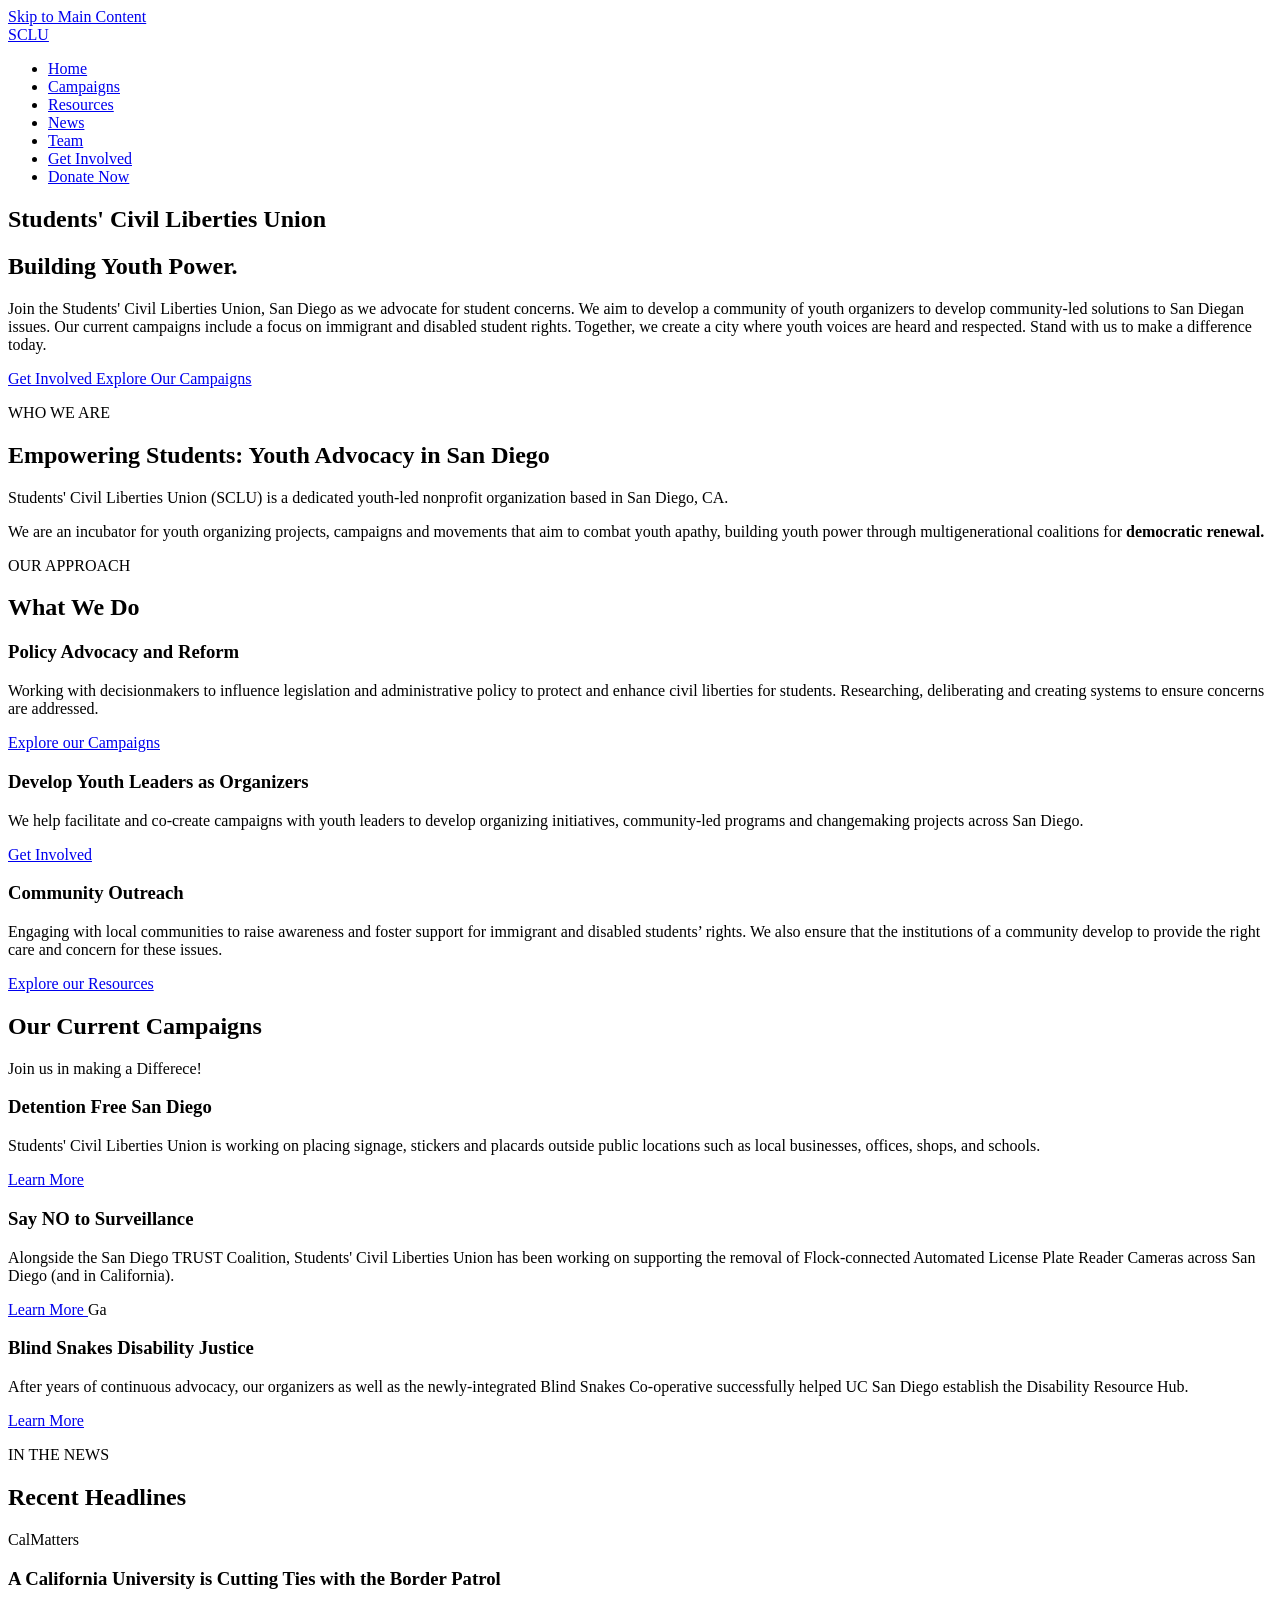
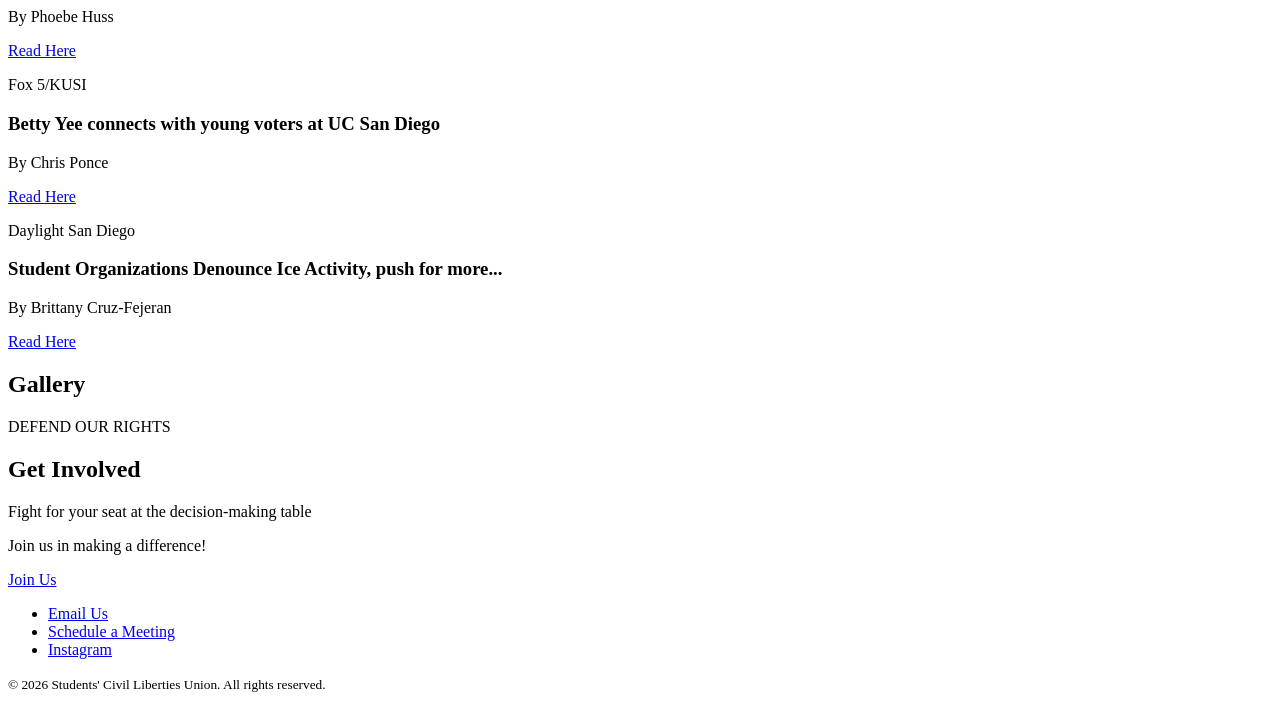
==== index.html @ 1c20adf1 "Complete pages, fix navigation for footer, update meta tags, add aria-labellby for each section." ====
<!DOCTYPE html>
<html lang="en">
<head>
    <meta charset="utf-8">
    <meta name="viewport" content="width=device-width, initial-scale=1">
    
    <title>Home | SCLU</title>
    
    <meta name="description" content="An introduction to Students' Civil Liberties Union, for students' rights in San Diego.">

    <meta name="theme-color" content="#173B35">

    <link rel="stylesheet" href="styles.css">
</head>
<body>
    <a class="skip-link" href="#main-content">
        Skip to Main Content
    </a>

    <header class="site-header">
        <nav class="main-nav" aria-label="Primary Navigation">
            <a class="site-logo" href="index.html">
                SCLU
            </a>
            <ul class="nav-links">
                <li><a href="index.html">Home</a></li>
                <li><a href="campaigns.html">Campaigns</a></li>
                <li><a href="resources.html">Resources</a></li>
                <li><a href="news.html">News</a></li> <!--Announcements & Press-->
                <li><a href="team.html">Team</a></li>
                <li><a href="contact.html">Get Involved</a></li> <!--Recruitment, Contact Us, Schedule-->
                <li><a class="donate-btn" href="https://www.zeffy.com/en-US/donation-form/donate-to-empower-youth-organizing-in-san-diego-2">Donate Now</a></li>
            </ul>
        </nav>
    </header>

    <main id="main-content">
        <section class="hero" aria-labelledby="hero-heading">

            <div class="hero-content">
                <h1 id="hero-heading">
                    Students' Civil Liberties Union
                </h1>
                <h2 id="hero-blurb">
                    Building Youth Power.
                </h2>

                <p class="hero-description">
                    Join the Students' Civil Liberties Union, San Diego as we advocate for student concerns.
                    We aim to develop a community of youth organizers to develop community-led solutions to San Diegan issues. Our current campaigns include a focus on immigrant and disabled student rights. 
                    Together, we create a city where youth voices are heard and respected. 
                    Stand with us to make a difference today.
                </p>

                <div class="hero-actions">
                    <a class="button" href="contact.html">
                        Get Involved
                    </a>
                    <a class="button" href="campaigns.html">
                        Explore Our Campaigns
                    </a>
                </div>
            </div>

        </section>

        <section class="about-section" aria-labelledby="about-heading">
            <div class="about-content">
                <p class="eyebrow">WHO WE ARE</p>

                <h2 id="about-heading">
                    Empowering Students: Youth Advocacy in San Diego
                </h2>

                <p>
                    Students' Civil Liberties Union (SCLU) is a dedicated youth-led nonprofit organization based in San Diego, CA. 
                </p>

                <p>
                    We are an incubator for youth organizing projects, campaigns and movements that aim to combat youth apathy, building 
                    youth power through multigenerational coalitions for <strong>democratic renewal.</strong>
                </p>
            </div>
        </section>

        <section class="work-section" aria-labelledby="work-heading">
            <div class="section-heading">
                <p class="eyebrow">OUR APPROACH</p>

                <h2 id="work-heading">What We Do</h2>

                <div class="card-box">
                    <article class="card">
                        <h3>Policy Advocacy and Reform</h3>

                        <p>
                            Working with decisionmakers to influence legislation and administrative policy to protect and enhance civil liberties for students. Researching, 
                            deliberating and creating systems to ensure concerns are addressed.
                        </p>

                        <a href="campaigns.html">Explore our Campaigns</a>
                    </article>
                    <article class="card">
                        <h3>Develop Youth Leaders as Organizers</h3>

                        <p>
                            We help facilitate and co-create campaigns with youth leaders to develop organizing initiatives, community-led programs and changemaking projects across San Diego.
                        </p>

                        <a href="contact.html">Get Involved</a>
                    </article>
                    <article class="card">
                        <h3>Community Outreach</h3>

                        <p>
                            Engaging with local communities to raise awareness and foster support for immigrant and disabled students’ rights. We also ensure that the institutions of a community develop to provide the right care and concern for these issues.
                        </p>

                        <a href="resources.html">Explore our Resources</a>
                    </article>
                </div>
            </div>
        </section>
        
        <section class="campaign-section" aria-labelledby="campaign-heading">
            <div class="section-heading">
                <h2 id="campaign-heading">Our Current Campaigns</h2>
            </div>

            <p>
                Join us in making a Differece!
            </p>
            <div class="card-box">
                <article class="campaign-card">
                    <h3>Detention Free San Diego</h3>
                    <p>Students' Civil Liberties Union is working on placing signage, stickers and placards outside public locations such as local businesses, offices, shops, and schools.</p>
                    <a href="campaigns.html#detention-free">
                        Learn More
                    </a>
                </article>
                <article class="campaign-card">
                    <h3>Say NO to Surveillance</h3>
                    <p>Alongside the San Diego TRUST Coalition, Students' Civil Liberties Union has been working on supporting the removal of Flock-connected Automated License Plate Reader Cameras across San Diego (and in California).</p>
                    <a href="campaigns.html#surveillance">
                        Learn More
                    </a>Ga
                </article>
                <article class="campaign-card">
                    <h3>Blind Snakes Disability Justice</h3>
                    <p>After years of continuous advocacy, our organizers as well as the newly-integrated Blind Snakes Co-operative successfully helped UC San Diego establish the Disability Resource Hub.</p>
                    <a href="campaigns.html#disability-justice">
                        Learn More
                    </a>
                </article>
            </div>

        </section>

        <section class="news-section" aria-labelledby="news-heading">
            <div class="section-heading">
                <p class="eyebrow">IN THE NEWS</p>
                <h2 id="news-heading">Recent Headlines</h2>
            </div>

            <div class="card-box">
                <article class="news-card">
                    <p class="article-source">CalMatters</p>
                    <h3>
                        A California University is Cutting Ties with the Border Patrol
                    </h3>

                    <p class="article-author">
                        By Phoebe Huss
                    </p>

                    <a href="https://calmatters.org/education/2026/07/uc-san-diego-homeland-security-border-patrol-students-protest/">
                        Read Here
                    </a>
                </article>
                <article class="news-card">
                    <p class="article-source">Fox 5/KUSI</p>
                    <h3>
                        Betty Yee connects with young voters at UC San Diego
                    </h3>

                    <p class="article-author">
                        By Chris Ponce
                    </p>

                    <a href="https://fox5sandiego.com/news/politics/betty-yee-san-diego/">
                        Read Here
                    </a>
                </article>
                <article class="news-card">
                    <p class="article-source">Daylight San Diego</p>
                    <h3>
                        Student Organizations Denounce Ice Activity, push for more...
                    </h3>

                    <p class="article-author">
                        By Brittany Cruz-Fejeran
                    </p>

                    <a href="https://www.daylightsandiego.org/student-organizations-denounce-ice-activity-push-for-more-action-from-local-governments/">
                        Read Here
                    </a>
                </article>
        </section>

        <section class="gallery-section" aria-labelledby="gallery-heading">
            <h2 id="gallery-heading">Gallery</h2>

            <div class="gallery-grid">

            </div>
        </section>

        <section class="get-involved" aria-labelledby="get-involved-heading">

            <p class="eyebrow">DEFEND OUR RIGHTS</p>

            <h2 id="get-involved-heading">Get Involved</h2>

            <p>Fight for your seat at the decision-making table</p>
            <p>Join us in making a difference!</p>

            <a href="contact.html">Join Us</a>
        </section>

        <!--image here-->
    </main>
    <footer>
        <nav aria-label="Footer Navigation">
            <ul>
                <li><a href="mailto:sclu.sd@proton.me">Email Us</a></li>
                <li><a href="https://cal.com/students-civil-liberties-union/30min">Schedule a Meeting</a></li>
                <li><a href="https://www.instagram.com/sclu.SD/">Instagram</a></li>
            </ul>
        </nav>

        <p>
            <small>
                &copy; 2026 Students' Civil Liberties Union.
                All rights reserved.
            </small>
        </p>
    </footer>
</body>
</html>
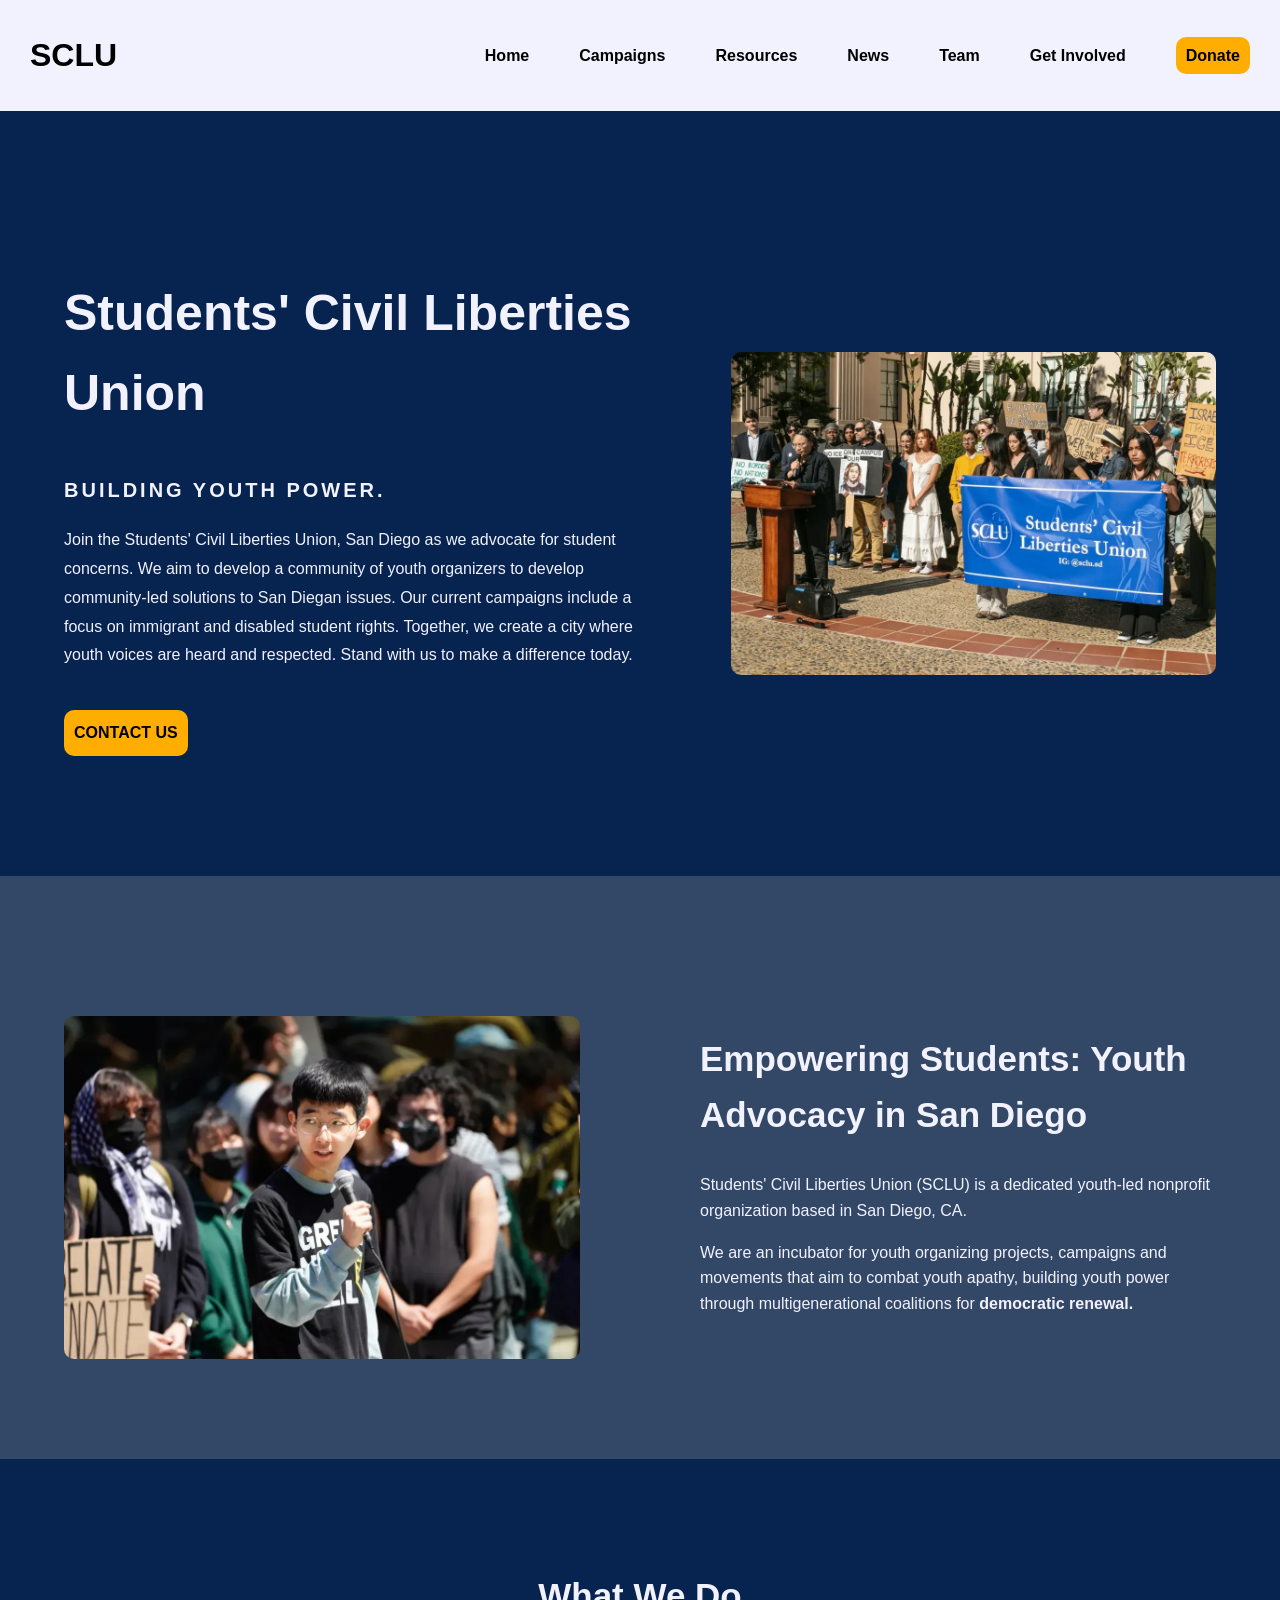
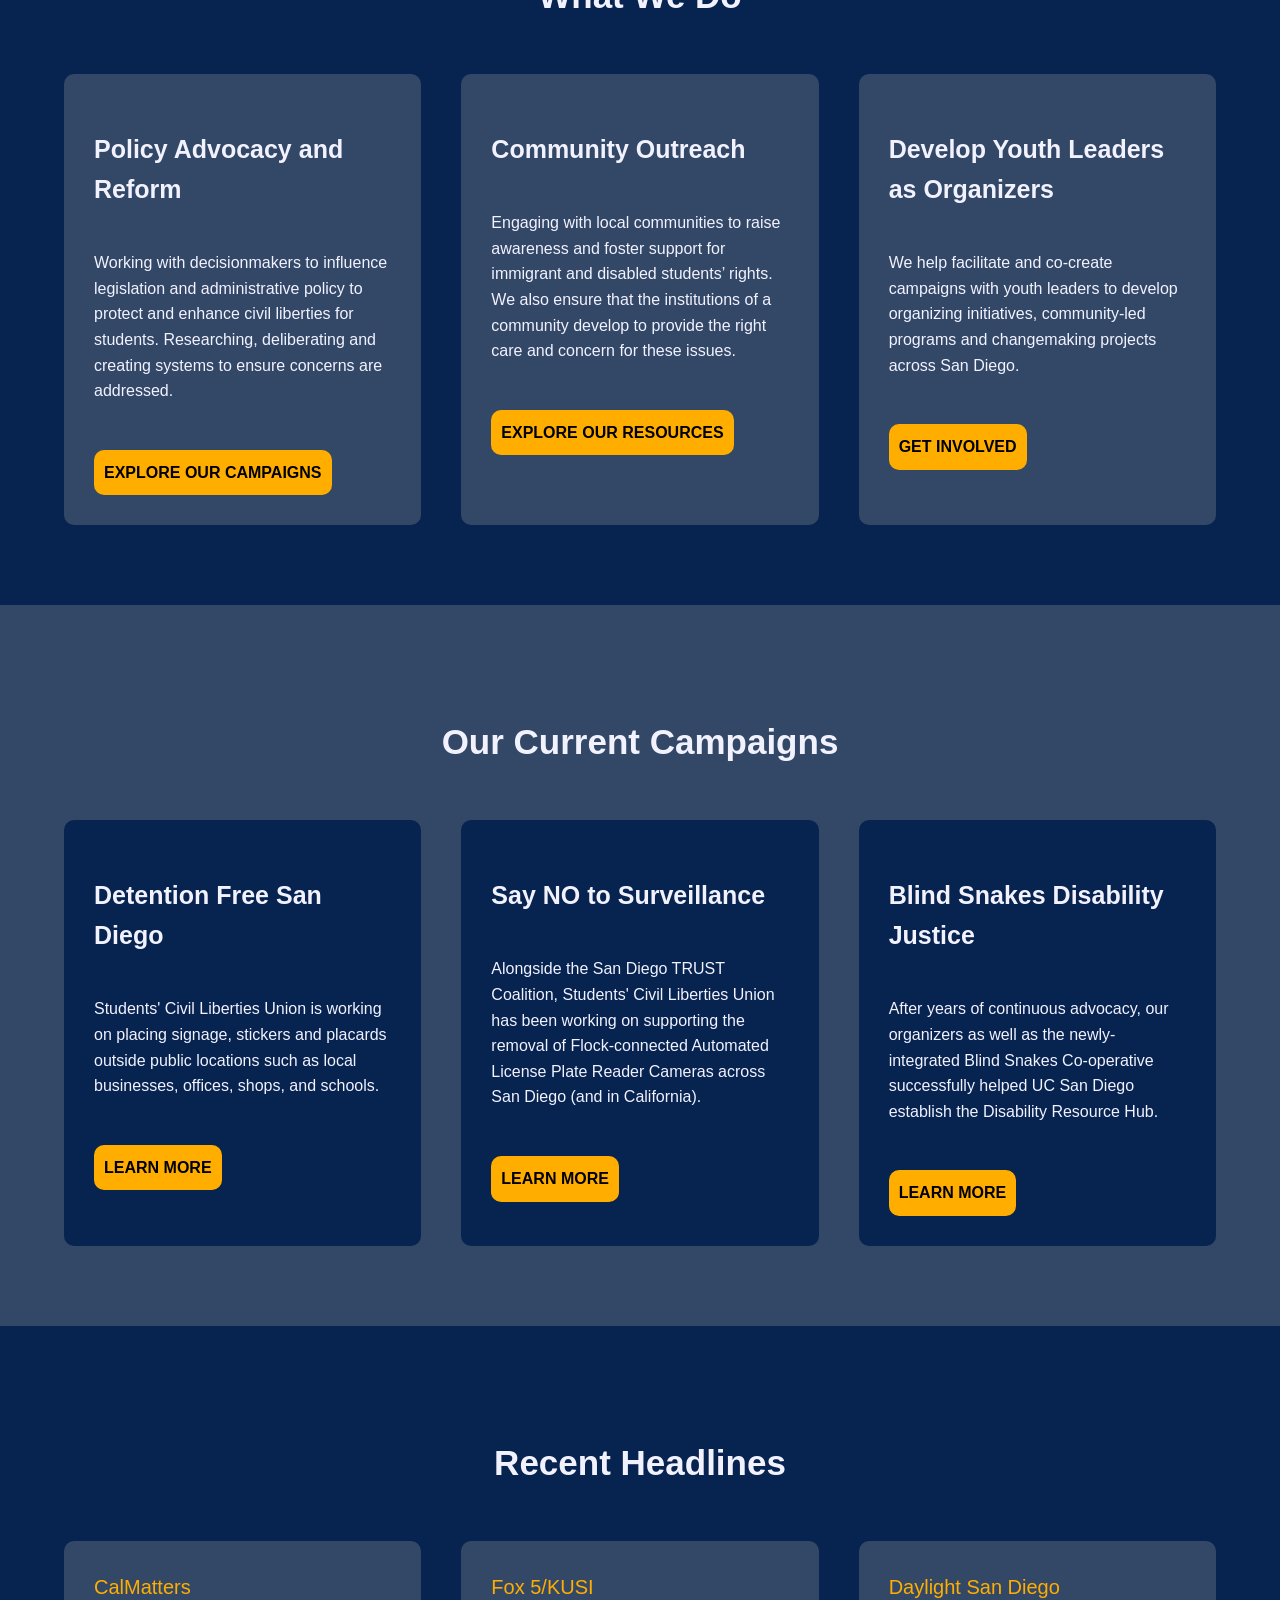
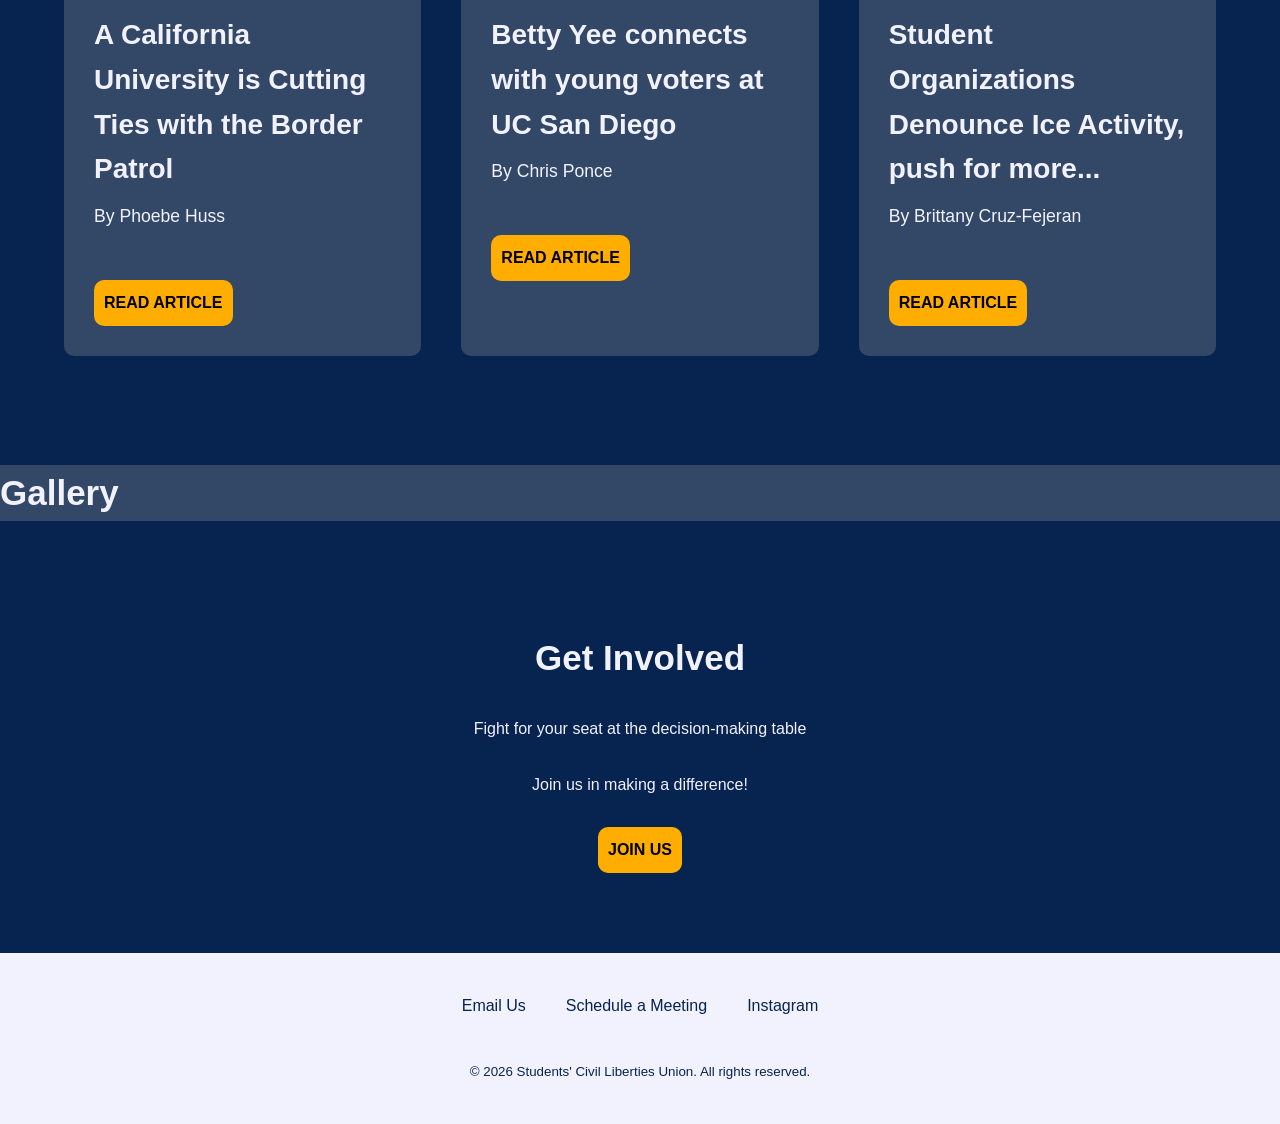
==== commit 5dbe8960: "Fixed most styling for first page" ====
--- a/index.html
+++ b/index.html
@@ -5,31 +5,36 @@
     <meta name="viewport" content="width=device-width, initial-scale=1">
     
     <title>Home | SCLU</title>
-    
+
     <meta name="description" content="An introduction to Students' Civil Liberties Union, for students' rights in San Diego.">
 
     <meta name="theme-color" content="#173B35">
 
     <link rel="stylesheet" href="styles.css">
+    <script src="script.js" defer></script>
 </head>
 <body>
-    <a class="skip-link" href="#main-content">
-        Skip to Main Content
-    </a>
-
     <header class="site-header">
         <nav class="main-nav" aria-label="Primary Navigation">
             <a class="site-logo" href="index.html">
                 SCLU
             </a>
-            <ul class="nav-links">
+
+            <button
+                class="menu-toggle" type="button" aria-label="Open Navigation Menu" aria-expanded="false" aria-controls="nav-links">
+                <span></span>
+                <span></span>
+                <span></span>
+            </button>
+
+            <ul class="nav-links" id="nav-links">
                 <li><a href="index.html">Home</a></li>
                 <li><a href="campaigns.html">Campaigns</a></li>
                 <li><a href="resources.html">Resources</a></li>
                 <li><a href="news.html">News</a></li> <!--Announcements & Press-->
                 <li><a href="team.html">Team</a></li>
                 <li><a href="contact.html">Get Involved</a></li> <!--Recruitment, Contact Us, Schedule-->
-                <li><a class="donate-btn" href="https://www.zeffy.com/en-US/donation-form/donate-to-empower-youth-organizing-in-san-diego-2">Donate Now</a></li>
+                <li><a class="donate-btn" href="https://www.zeffy.com/en-US/donation-form/donate-to-empower-youth-organizing-in-san-diego-2">Donate</a></li>
             </ul>
         </nav>
     </header>
@@ -54,20 +59,41 @@
 
                 <div class="hero-actions">
                     <a class="button" href="contact.html">
-                        Get Involved
-                    </a>
-                    <a class="button" href="campaigns.html">
-                        Explore Our Campaigns
-                    </a>
+                        Contact Us
+                    </a> <br>
                 </div>
             </div>
 
+            <div class="hero-image">
+                <img src="images/hero-1040.webp"
+                    srcset="
+                        images/hero-200.webp 200w,
+                        images/hero-600.webp 600w,
+                        images/hero-1040.webp 1040w,
+                        images/hero-2048.webp 2048w
+                    "
+                    alt="Students participating in a community event holding a blue SCLU banner
+                    while someone is giving a speech."
+                    sizes="(max-width: 768px) 100vw, 50vw" 
+                    fetchpriorty="high">
+            </div>
+
         </section>
 
         <section class="about-section" aria-labelledby="about-heading">
+            <div class="about-image">
+                <img src="images/about-1040.webp"
+                    srcset="
+                        images/about-200.webp 200w,
+                        images/about-600.webp 600w,
+                        images/about-1040.webp 1040w,
+                        images/about-2048.webp 2048w
+                    "
+                    alt="Student speaking into a microphone to a crowd, wearing a black T-shirt with a blue sweater underneath."
+                    sizes="(max-width: 768px) 100vw, 50vw">
+            </div>
+
             <div class="about-content">
-                <p class="eyebrow">WHO WE ARE</p>
-
                 <h2 id="about-heading">
                     Empowering Students: Youth Advocacy in San Diego
                 </h2>
@@ -85,40 +111,38 @@
 
         <section class="work-section" aria-labelledby="work-heading">
             <div class="section-heading">
-                <p class="eyebrow">OUR APPROACH</p>
-
                 <h2 id="work-heading">What We Do</h2>
-
-                <div class="card-box">
-                    <article class="card">
-                        <h3>Policy Advocacy and Reform</h3>
-
-                        <p>
-                            Working with decisionmakers to influence legislation and administrative policy to protect and enhance civil liberties for students. Researching, 
-                            deliberating and creating systems to ensure concerns are addressed.
-                        </p>
-
-                        <a href="campaigns.html">Explore our Campaigns</a>
-                    </article>
-                    <article class="card">
-                        <h3>Develop Youth Leaders as Organizers</h3>
-
-                        <p>
-                            We help facilitate and co-create campaigns with youth leaders to develop organizing initiatives, community-led programs and changemaking projects across San Diego.
-                        </p>
-
-                        <a href="contact.html">Get Involved</a>
-                    </article>
-                    <article class="card">
-                        <h3>Community Outreach</h3>
-
-                        <p>
-                            Engaging with local communities to raise awareness and foster support for immigrant and disabled students’ rights. We also ensure that the institutions of a community develop to provide the right care and concern for these issues.
-                        </p>
-
-                        <a href="resources.html">Explore our Resources</a>
-                    </article>
-                </div>
+            </div>
+
+            <div class="card-box">
+                <article class="card">
+                    <h3>Policy Advocacy and Reform</h3>
+
+                    <p>
+                        Working with decisionmakers to influence legislation and administrative policy to protect and enhance civil liberties for students. Researching, 
+                        deliberating and creating systems to ensure concerns are addressed.
+                    </p>
+
+                    <a class="button" href="campaigns.html">Explore our Campaigns</a>
+                </article>
+                <article class="card">
+                    <h3>Community Outreach</h3>
+
+                    <p>
+                        Engaging with local communities to raise awareness and foster support for immigrant and disabled students’ rights. We also ensure that the institutions of a community develop to provide the right care and concern for these issues.
+                    </p>
+
+                    <a class="button" href="resources.html">Explore our Resources</a>
+                </article>
+                <article class="card">
+                    <h3>Develop Youth Leaders as Organizers</h3>
+
+                    <p>
+                        We help facilitate and co-create campaigns with youth leaders to develop organizing initiatives, community-led programs and changemaking projects across San Diego.
+                    </p>
+
+                    <a class="button" href="contact.html">Get Involved</a>
+                </article>
             </div>
         </section>
         
@@ -127,28 +151,25 @@
                 <h2 id="campaign-heading">Our Current Campaigns</h2>
             </div>
 
-            <p>
-                Join us in making a Differece!
-            </p>
             <div class="card-box">
                 <article class="campaign-card">
                     <h3>Detention Free San Diego</h3>
                     <p>Students' Civil Liberties Union is working on placing signage, stickers and placards outside public locations such as local businesses, offices, shops, and schools.</p>
-                    <a href="campaigns.html#detention-free">
+                    <a class="button" href="campaigns.html#detention-free">
                         Learn More
                     </a>
                 </article>
                 <article class="campaign-card">
                     <h3>Say NO to Surveillance</h3>
                     <p>Alongside the San Diego TRUST Coalition, Students' Civil Liberties Union has been working on supporting the removal of Flock-connected Automated License Plate Reader Cameras across San Diego (and in California).</p>
-                    <a href="campaigns.html#surveillance">
+                    <a class="button" href="campaigns.html#surveillance">
                         Learn More
-                    </a>Ga
+                    </a>
                 </article>
                 <article class="campaign-card">
                     <h3>Blind Snakes Disability Justice</h3>
                     <p>After years of continuous advocacy, our organizers as well as the newly-integrated Blind Snakes Co-operative successfully helped UC San Diego establish the Disability Resource Hub.</p>
-                    <a href="campaigns.html#disability-justice">
+                    <a class="button" href="campaigns.html#surveillance">
                         Learn More
                     </a>
                 </article>
@@ -158,7 +179,6 @@
 
         <section class="news-section" aria-labelledby="news-heading">
             <div class="section-heading">
-                <p class="eyebrow">IN THE NEWS</p>
                 <h2 id="news-heading">Recent Headlines</h2>
             </div>
 
@@ -173,8 +193,9 @@
                         By Phoebe Huss
                     </p>
 
-                    <a href="https://calmatters.org/education/2026/07/uc-san-diego-homeland-security-border-patrol-students-protest/">
-                        Read Here
+                     <a class="button"
+                        href="https://calmatters.org/education/2026/07/uc-san-diego-homeland-security-border-patrol-students-protest/">
+                        Read Article
                     </a>
                 </article>
                 <article class="news-card">
@@ -187,8 +208,9 @@
                         By Chris Ponce
                     </p>
 
-                    <a href="https://fox5sandiego.com/news/politics/betty-yee-san-diego/">
-                        Read Here
+                    <a class="button"
+                        href="https://fox5sandiego.com/news/politics/betty-yee-san-diego/">
+                        Read Article
                     </a>
                 </article>
                 <article class="news-card">
@@ -201,8 +223,9 @@
                         By Brittany Cruz-Fejeran
                     </p>
 
-                    <a href="https://www.daylightsandiego.org/student-organizations-denounce-ice-activity-push-for-more-action-from-local-governments/">
-                        Read Here
+                    <a class="button"
+                        href="https://www.daylightsandiego.org/student-organizations-denounce-ice-activity-push-for-more-action-from-local-governments/">
+                        Read Article
                     </a>
                 </article>
         </section>
@@ -217,19 +240,17 @@
 
         <section class="get-involved" aria-labelledby="get-involved-heading">
 
-            <p class="eyebrow">DEFEND OUR RIGHTS</p>
-
             <h2 id="get-involved-heading">Get Involved</h2>
 
             <p>Fight for your seat at the decision-making table</p>
             <p>Join us in making a difference!</p>
 
-            <a href="contact.html">Join Us</a>
+            <a class="button" href="contact.html">Join Us</a>
         </section>
 
         <!--image here-->
     </main>
-    <footer>
+    <footer class="site-footer">
         <nav aria-label="Footer Navigation">
             <ul>
                 <li><a href="mailto:sclu.sd@proton.me">Email Us</a></li>
--- a/styles.css
+++ b/styles.css
@@ -0,0 +1,541 @@
+/* Custom Properties*/
+:root { 
+    /* Colors */
+    --background-color: #07234f;
+    --gray-blue: #334867;
+
+    --white: #f2f2ff;
+    --black: black;
+
+    --gold: rgb(255, 174, 0);
+    --bright-gold: rgb(255, 193, 58);
+
+    /* Typography  */
+    --font-body: sans-serif;
+    --font-initial-size: 16px;
+
+    /* Typography Fonts */
+    --font-size-xxl: 50px;
+    --font-size-xl: 40px;
+    --font-size-large: 35px;
+    --font-size-medium: 25px;
+    --font-size-small: 20px;
+
+    /* Layout */
+    --max-width: 2000px;
+    --padding: 10px;
+    --border-radius: 10px;
+
+    /* Spacing */
+    --spacing-small: 20px;
+    --spacing-medium: 30px;
+    --spacing-large: 40px;
+    --spacing-x-large: 50px;
+    --spacing-xx-large: 60px;
+    --spacing-xxx-large: 80px;
+    --spacing-xxxx-large: 120px;
+
+    --letter-spacing-s: 3px;
+
+}
+
+body {
+    /* General Typography and Colors*/
+    background-color: var(--background-color);
+    font-family: var(--font-body);
+    font-size: var(--font-initial-size);
+    color: var(--white);
+    line-height: 1.6;
+    
+    /* Layout and Box Model*/
+    margin: 0;
+    padding: 0;
+}
+
+* {
+    box-sizing: border-box;
+}
+
+/* NAVIGATION */
+
+.site-header {
+    width: 100%;
+    background-color: var(--white);
+}
+
+.main-nav {
+    display: flex;
+    justify-content: space-between;
+    align-items: center;
+    flex-wrap: wrap;
+
+    width: 100%;
+    padding: var(--spacing-medium);
+}
+
+/* Going to replace with logo*/
+.site-logo {
+    font-size: 2rem;
+    font-weight: bold;
+    color: var(--black);
+    text-decoration: none;
+}
+
+.nav-links {
+    display: flex;
+    align-items: center;
+    justify-content: center;
+    flex-wrap: wrap;
+    gap: var(--spacing-x-large);
+
+    list-style: none;
+    margin: 0;
+    padding: 0;
+}
+
+.nav-links a {
+    color: var(--black);
+
+    /* No Underline */
+    text-decoration: none;
+    font-size: 1rem;
+    font-weight: 550;
+}
+
+
+
+/* Navigation Buttons*/
+nav a:hover {
+    color: var(--background-color);
+    text-decoration: underline var(--black) 2px;
+    text-underline-offset: 3px;
+}
+
+.site-logo {
+    text-decoration: none;
+}
+
+.site-logo:hover {
+    text-decoration: none;
+}
+/* Donation Buttons */
+.donate-btn {
+    background-color: var(--gold);
+    padding: var(--padding);
+    border-radius: var(--border-radius);
+}
+
+.donate-btn:hover {
+    background-color: var(--bright-gold);
+    outline: solid var(--gold) 2px;
+    text-decoration: none;
+}
+
+
+/* HAMBURGER MENU */
+.menu-toggle {
+    display: none;
+    flex-direction: column;
+    justify-content: center;
+
+    width: var(--spacing-medium);
+    height: var(--spacing-medium);
+    padding: 0;
+
+    background: none;
+    border: none;
+    cursor: pointer;
+}
+
+.menu-toggle span{
+    display: block;
+    width: 100%;
+    height: 3px;
+    background-color: var(--background-color);
+    border-radius: 2px;
+}
+
+/* HEADINGS */
+
+h1 {
+    font-size: var(--font-size-xxl);
+}
+
+h2 {
+    font-size: var(--font-size-large);
+}
+
+h3 {
+    font-size: var(--font-size-medium);
+}
+
+/* Link Styling */
+a {
+    transition: var(--gold) 0.2s ease;
+    text-decoration: none;
+}
+
+/* Images */
+
+img {
+    max-width: 100%;
+    height: auto;
+    display: block;
+}
+
+/* HERO SECTION */
+.hero {
+    display: flex;
+    align-items: center;
+    gap: var(--spacing-xx-large);
+    
+    padding: var(--spacing-xxxx-large) 5%;
+
+    background-color: var(--background-color);
+}
+
+.hero-content {
+    flex: 5; /* 3/5 of the page*/
+    min-width: 0;
+}
+
+.hero-image {
+    flex: 4;
+    min-width: 0;
+    transform: translateY(var(--spacing-small));
+}
+
+.hero-image img {
+    width: 100%;
+    height: 100%;
+    object-fit: cover;
+    border-radius: var(--border-radius);
+}
+
+#hero-blurb {
+    font-size: var(--font-size-small);
+
+    text-transform: uppercase;
+    letter-spacing: var(--letter-spacing-s);
+    margin-bottom: var(--spacing-small);
+}
+
+.hero-description {
+    font-size: var(--font-initial-size);
+    line-height: 1.8;
+    margin-bottom: var(--spacing-small);
+    max-width: 800px;
+}
+
+.hero-actions {
+    margin: var(--spacing-large) var(--spacing-small) 0 0;
+}
+
+.hero-actions a {
+    color: var(--black);
+    font-weight: 550;
+    text-transform: uppercase;
+    background-color: var(--gold);
+    padding: var(--padding);
+    border-radius: var(--border-radius);
+}
+
+/* ABOUT SECTION */
+.about-section {
+    display: flex;
+    align-items: center;
+    flex-direction: row;
+    gap: var(--spacing-xxxx-large);
+    
+    padding: var(--spacing-xxxx-large) 5%;
+    background-color: var(--gray-blue);
+
+}
+.about-content {
+    flex: 1; 
+    min-width: 0;
+}
+
+.about-image {
+    flex: 1;
+    min-width: 0;
+    transform: translateY(var(--spacing-small));
+}
+
+.about-image img {
+    width: 100%;
+    height: 100%;
+    object-fit: cover;
+    border-radius: var(--border-radius);
+}
+
+/* WORK AND CAMPAIGN SECTIONS */
+
+.work-section,
+.campaign-section,
+.news-section{
+    margin: 0;
+    padding: var(--spacing-xxx-large) 5%;
+}
+
+.work-section, .news-section {
+    background-color: var(--background-color);
+}
+
+.campaign-section {
+    background-color: var(--gray-blue);
+}
+
+
+/* SECTION HEADINGS */
+
+.section-heading {
+    text-align: center;
+    margin-bottom: var(--spacing-x-large);
+}
+
+/* CARD CONTAINER */
+
+.card-box {
+    display: grid;
+    grid-template-columns: repeat(3, 1fr);
+    gap: var(--spacing-large);
+    margin: 0;
+    width: 100%;
+}
+
+/* SHARED CARD STYLING */
+
+.card h2, .campaign-card h2 {
+    margin: 0 0 0 10px;
+}
+
+.card,
+.campaign-card,
+.news-card {
+    display: flex;
+    flex-direction: column;
+
+    padding: var(--spacing-medium);
+    border-radius: var(--border-radius);
+}
+
+/* INDIVIDUAL CARD COLORS */
+
+.card, .news-card {
+    background-color: var(--gray-blue);
+}
+
+.campaign-card {
+    background-color: var(--background-color);
+}
+
+.news-card .article-source {
+    font-size: 1.25rem;
+    color: var(--gold);
+    margin: 0 0 10px;
+}
+
+.news-card h3 {
+    font-size: 1.75rem;
+    margin: 0 0 10px;
+}
+
+.news-card .article-author {
+    margin: 0 0 var(--spacing-small);
+    font-size: 1.1rem;
+}
+
+
+/* CARD BUTTONS */
+
+.card .button,
+.campaign-card .button,
+.news-card .button,
+.get-invovled .button {
+    margin-top: var(--spacing-medium);
+    align-self: flex-start;
+}
+
+/* BUTTON STYLING */
+.button {
+    display: inline-block;
+
+    color: var(--black);
+    background-color: var(--gold);
+
+    font-weight: 550;
+    text-transform: uppercase;
+
+    padding: var(--padding);
+    border-radius: var(--border-radius);
+
+    text-decoration: none;
+}
+
+.button:hover {
+    background-color: var(--bright-gold);
+    outline: solid var(--gold) 2px;
+}
+
+.button:focus {
+    outline: solid var(--gray-blue) 2px;
+}
+
+/* GALLERY */
+.gallery-section {
+    background-color: var(--gray-blue);
+}
+/* GET INVOLVED SECTION */
+.get-involved {
+    display: flex;
+    flex-direction: column;
+    align-items: center;
+    text-align: center;
+
+    padding: var(--spacing-xxx-large) 5%;
+    background-color: var(--background-color);
+}
+
+.get-involved h2 {
+    margin: 0 0 var(--spacing-medium);
+}
+
+.get-involved p {
+    max-width: 700px;
+    margin: 0 0 var(--spacing-medium);
+}
+
+/* FOOTER */
+.site-footer {
+    padding: var(--spacing-large) 5%;
+    background-color: var(--white);
+    color: var(--background-color);
+}
+
+.site-footer nav ul {
+    display: flex;
+    justify-content: center;
+    flex-wrap: wrap;
+    gap: var(--spacing-large);
+
+    list-style: none;
+    margin: 0;
+    padding: 0;
+}
+
+.site-footer a {
+    color: var(--background-color);
+    text-decoration: none;
+}
+
+.site-footer a:hover {
+    color: var(--black);
+    text-decoration: underline;
+    text-underline-offset: 4px;
+}
+
+.site-footer p {
+    text-align: center;
+    margin: var(--spacing-large) 0 0;
+}
+
+/* ACCESSIBILITY */
+a:focus-visible, button:focus-visible {
+    outline: solid var(--gray-blue);
+}
+
+/* Screen sizes adjusted for 900 */
+@media (max-width: 900px) {
+    .hero { 
+        flex-direction: column;
+        align-items: stretch;
+    }
+
+    .hero-image {
+        transform: none;
+    }
+
+    /* About Section*/
+    .about-section {
+        flex-direction: column;
+    }
+
+    .about-image {
+        transform: none;
+    }
+
+    /* Work Section */
+    .card-box {
+        grid-template-columns: 1fr;
+    }
+}
+
+
+@media (max-width: 768px) {
+    .main-nav {
+        position: relative;
+        flex-direction: row;
+        justify-content: space-between;
+        align-items: center;
+    }
+
+    .menu-toggle {
+        display: flex;
+        gap: 5px;
+    }
+    
+    .nav-links {
+        display: none;
+        flex-direction: column;
+        align-items: stretch;
+        
+        position: absolute;
+        top: 100%;
+        right: 0%;
+        width: 100%;
+
+        padding: var(--spacing-medium);
+        background-color: var(--white);
+        z-index: 10;
+    }
+
+    .nav-links.is-open {
+        display: flex;
+    }
+
+    .site-footer nav ul {
+        flex-direction: column;
+        align-items: center;
+        gap: var(--spacing-medium);
+    }
+}
+
+@media (max-width: 600px) {
+    h1 {
+        font-size: 2.25rem;
+    }
+
+    h2 {
+        font-size: 1.75rem;
+    }
+
+    h3 {
+        font-size: 1.25rem;
+    }
+
+    /*Sections*/
+    .hero, .about-section, .work-section, .campaign-section, .news-section, .get-involved {
+        padding: var(--spacing-xx-large) 5%;
+    }
+
+    /* Cards */
+    .card-box {
+        grid-template-columns: 1fr;
+        gap: var(--spacing-medium);
+    }
+
+    .card, .campaign-card, .news-card {
+        padding: var(--spacing-small);
+    }
+}
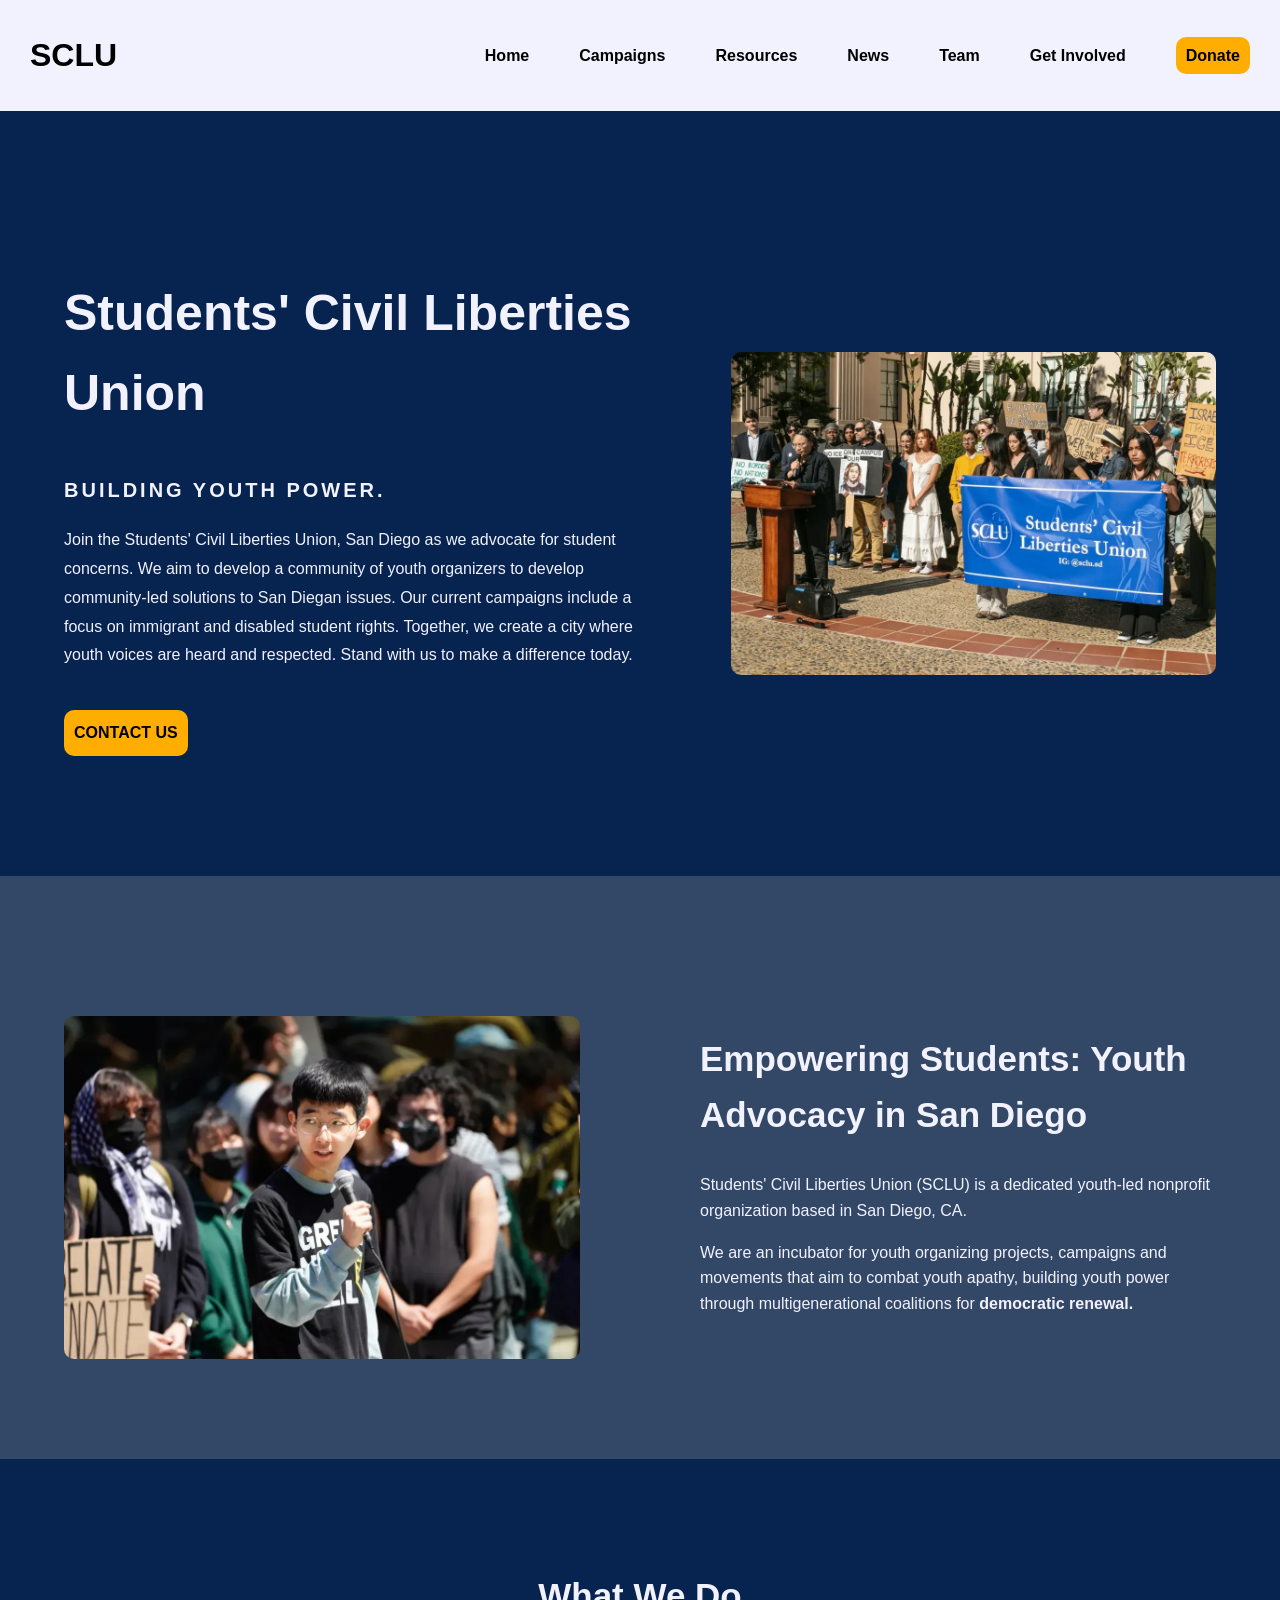
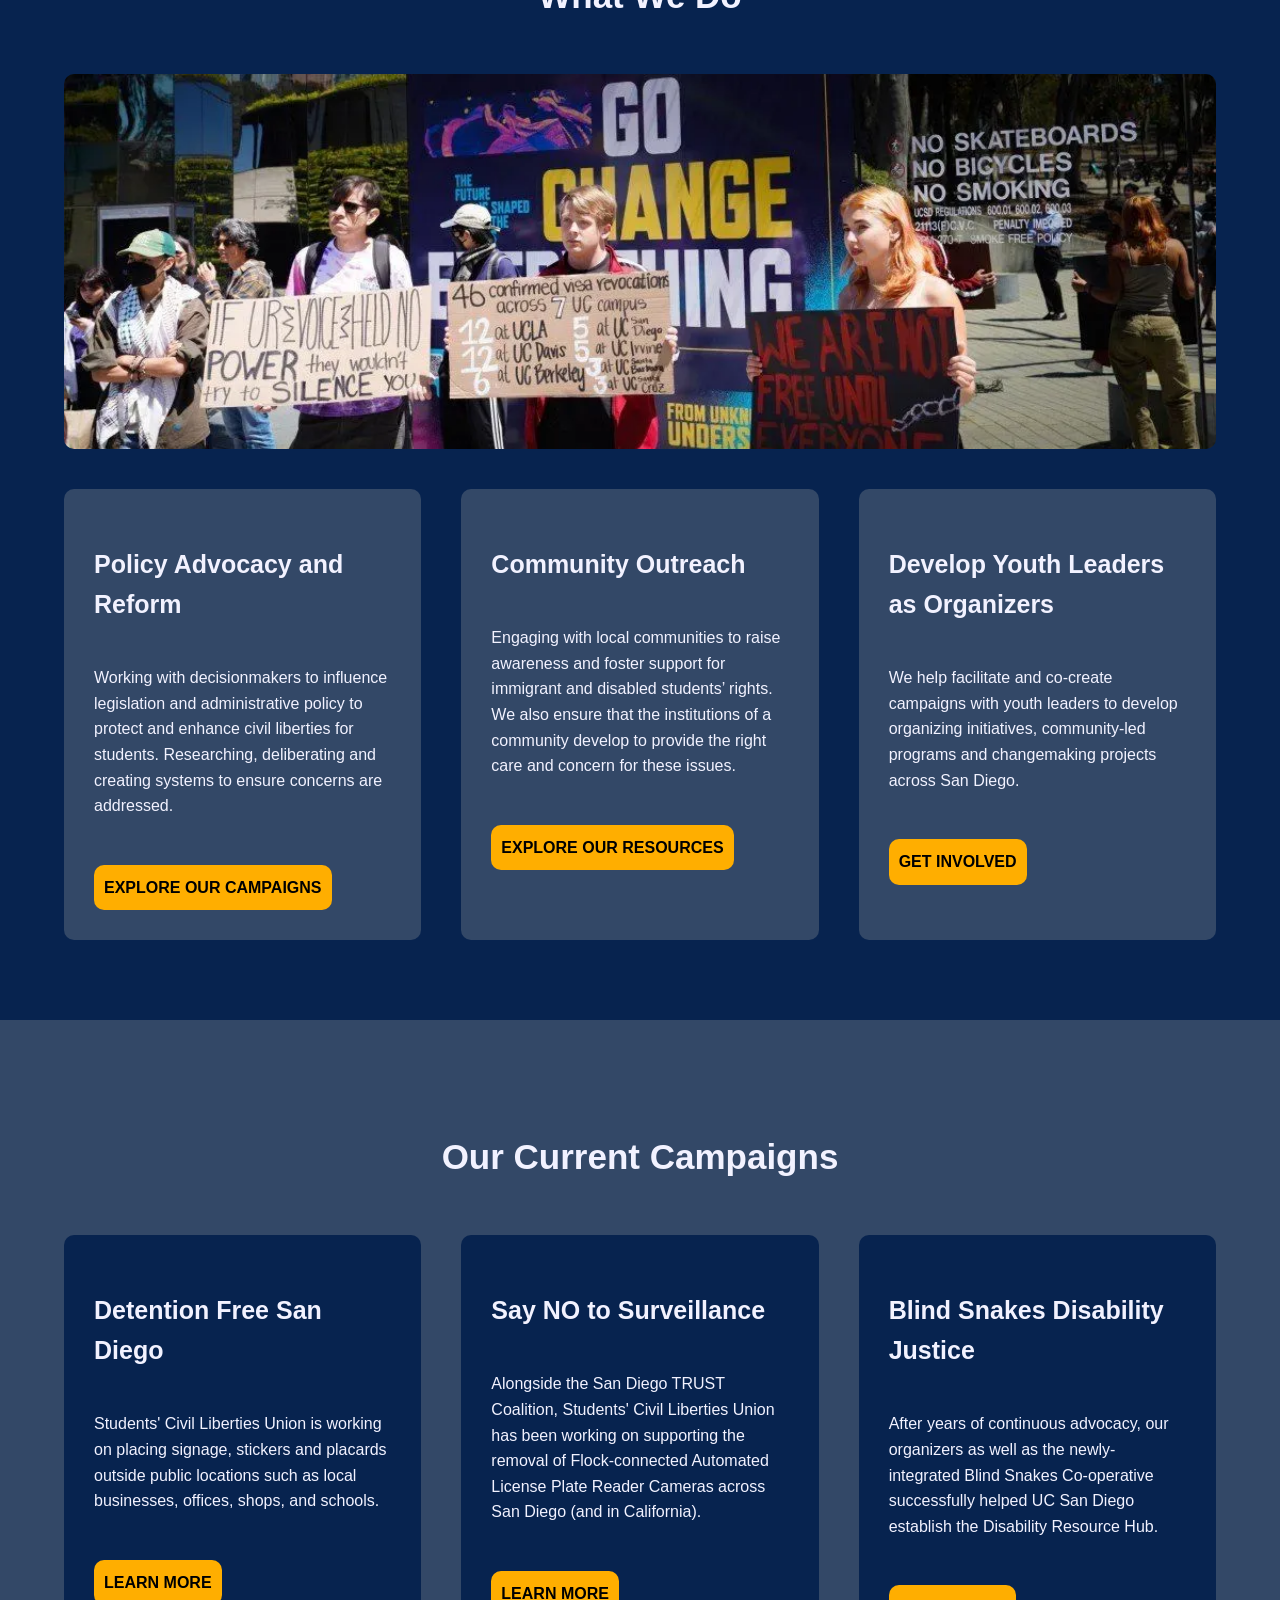
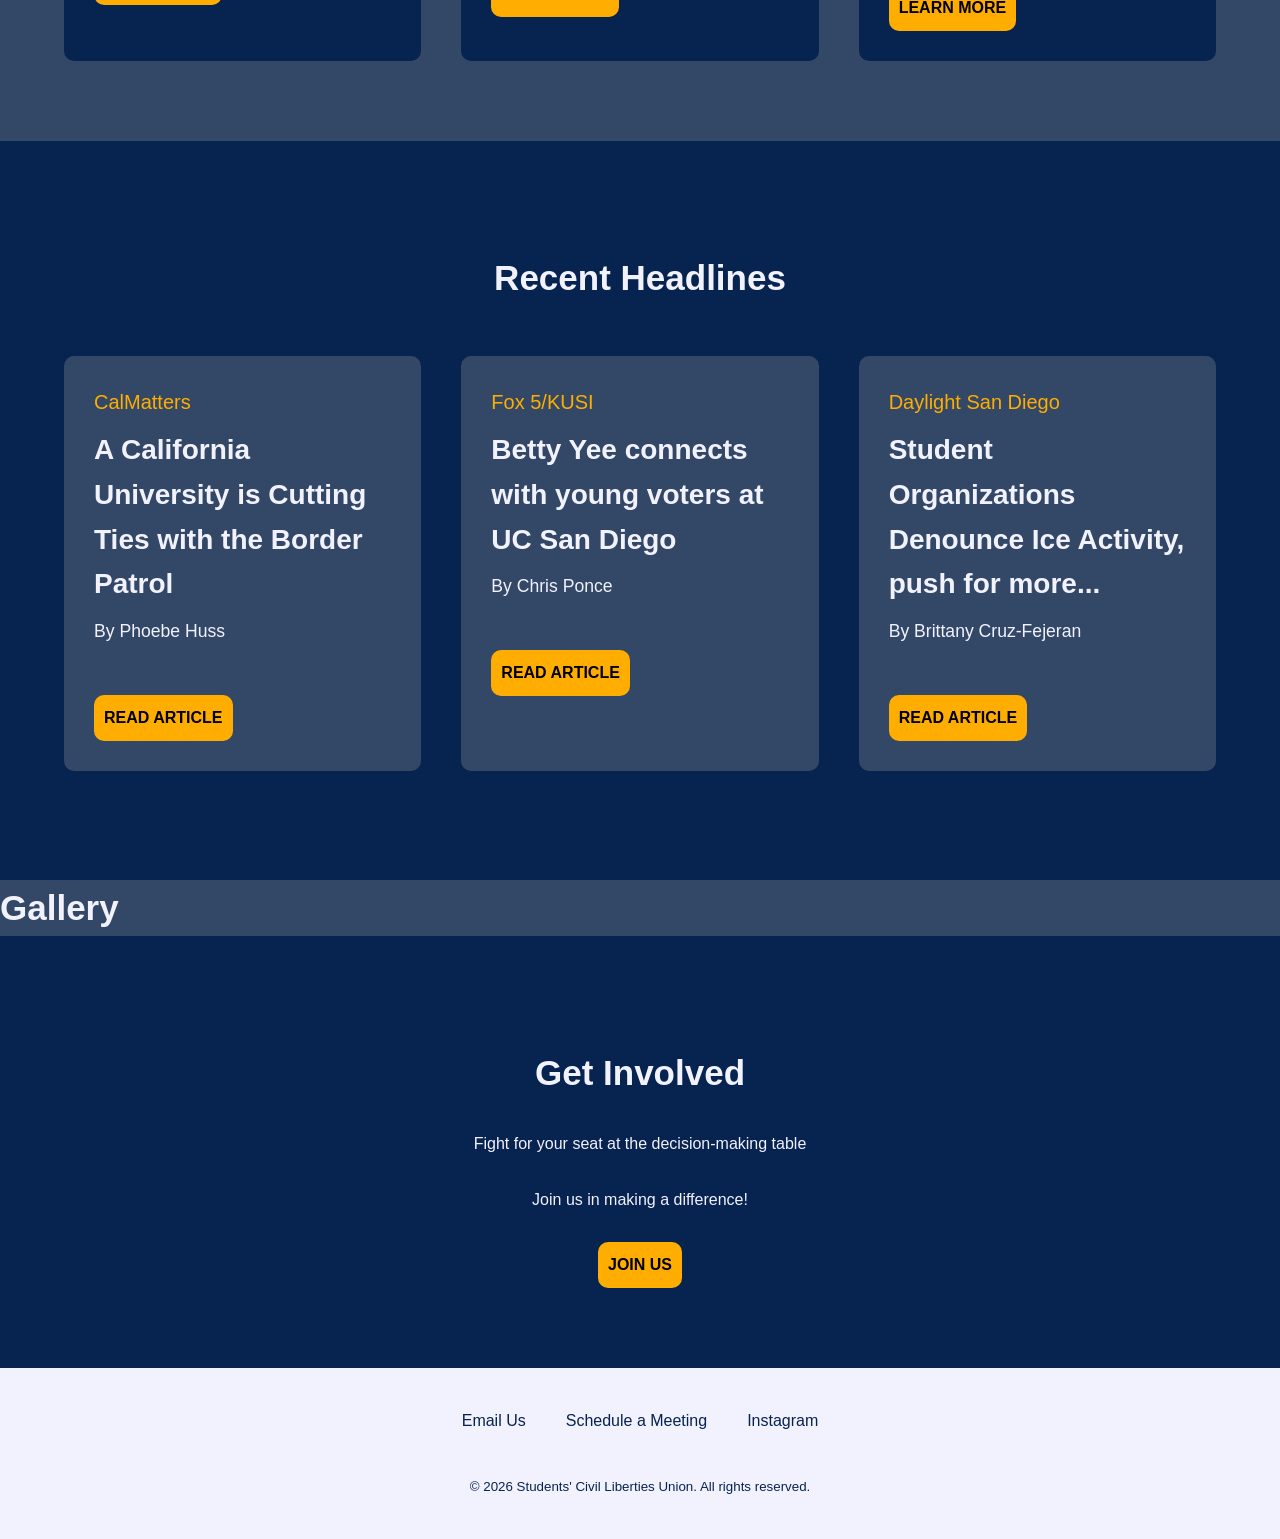
==== commit f7646821: "Added photos to the 'What We Do' Section" ====
--- a/index.html
+++ b/index.html
@@ -113,6 +113,19 @@
             <div class="section-heading">
                 <h2 id="work-heading">What We Do</h2>
             </div>
+            <div class="work-image">
+                <img 
+                    src="images/work-2048.webp"
+                    srcset="
+                        images/work-200.webp 200w,
+                        images/work-600.webp 600w,
+                        images/work-1040.webp 1040w,
+                        images/work-2048.webp 2048w
+                    "
+                    sizes="(max-width: 1040px) 90vw, 1110px"
+                    alt="Students protesting by holding handwritten signs in front of Geisel Library."
+                    >           
+            </div>
 
             <div class="card-box">
                 <article class="card">
--- a/styles.css
+++ b/styles.css
@@ -269,6 +269,20 @@
     border-radius: var(--border-radius);
 }
 
+/* WORK SECTION IMAGE */
+.work-image {
+    max-width: 1700px;
+    margin: 0 auto var(--spacing-large);
+}
+
+.work-image img {
+    width: 100%;
+    height: 375px;
+    object-fit: cover;
+    object-position: center 70%;
+    border-radius: var(--border-radius);
+}
+
 /* WORK AND CAMPAIGN SECTIONS */
 
 .work-section,
@@ -538,4 +552,8 @@
     .card, .campaign-card, .news-card {
         padding: var(--spacing-small);
     }
+
+    .work image img {
+        height: 250px;
+    }
 }
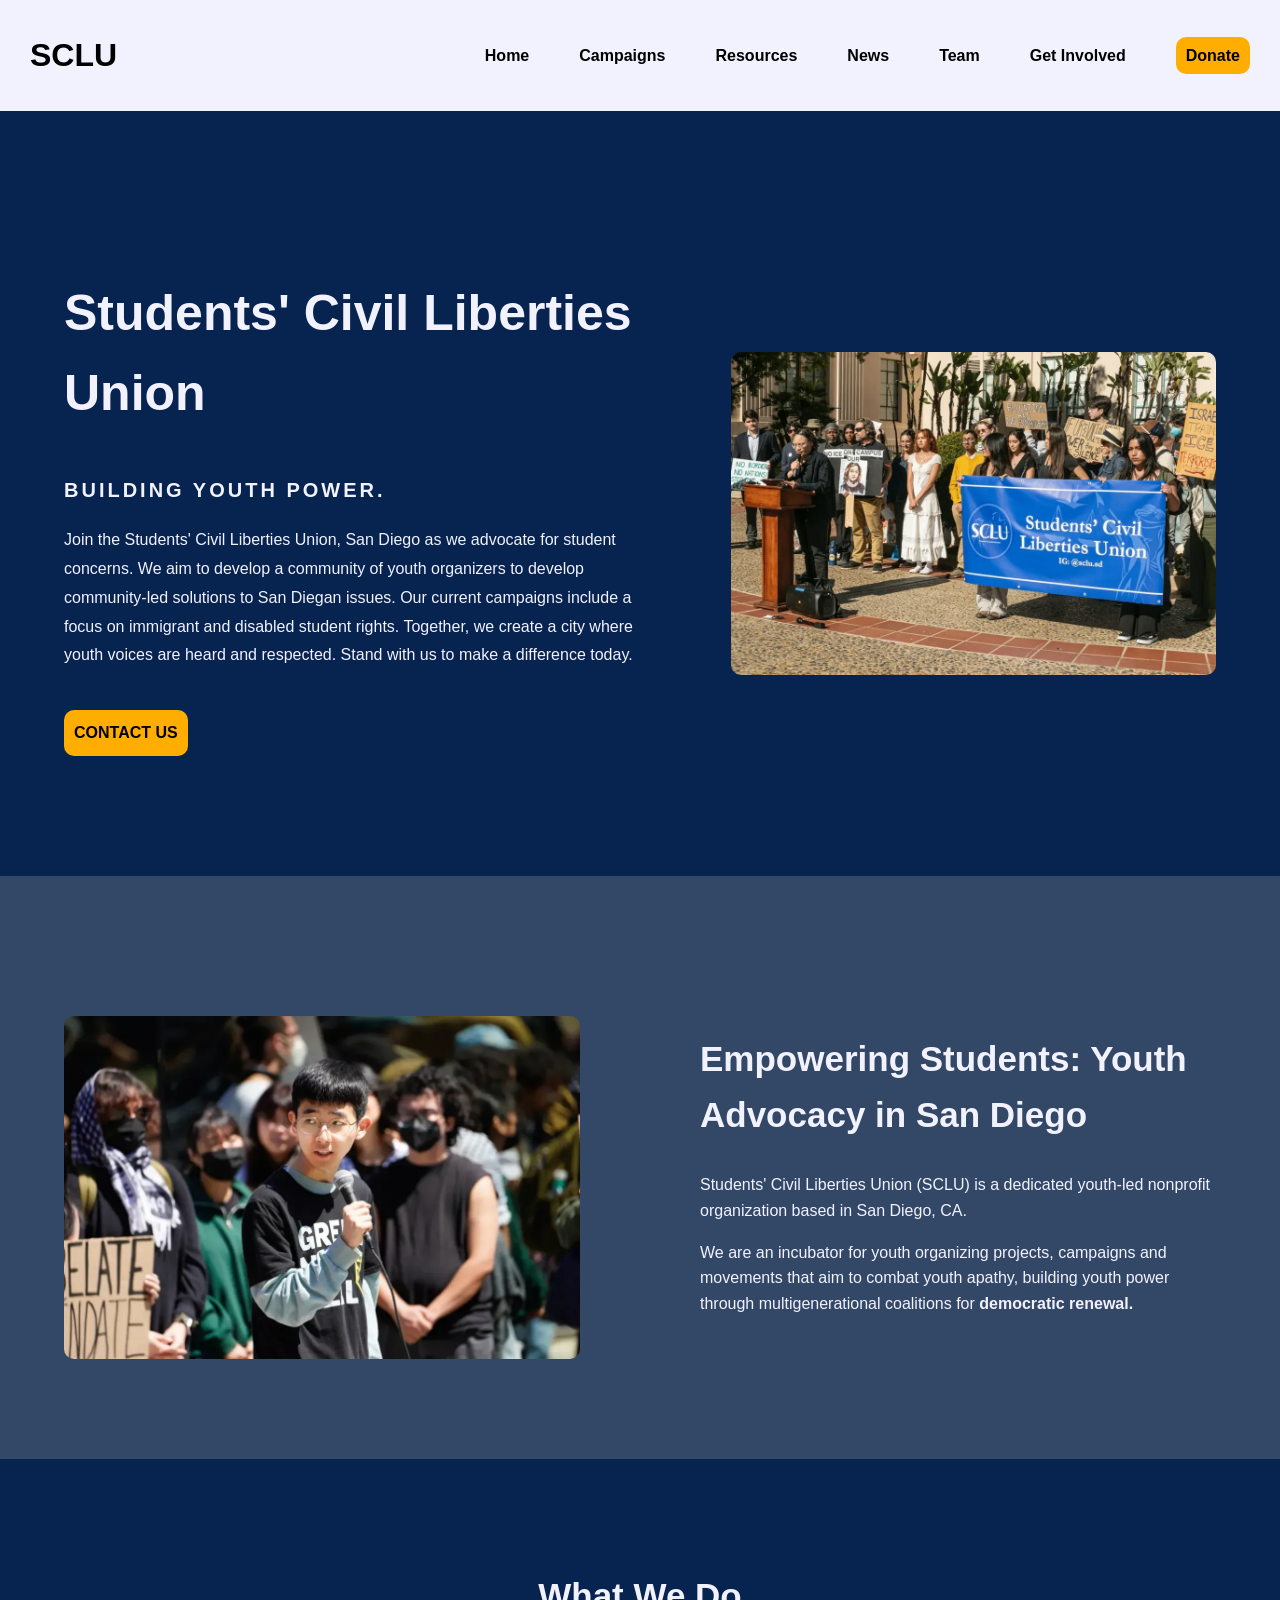
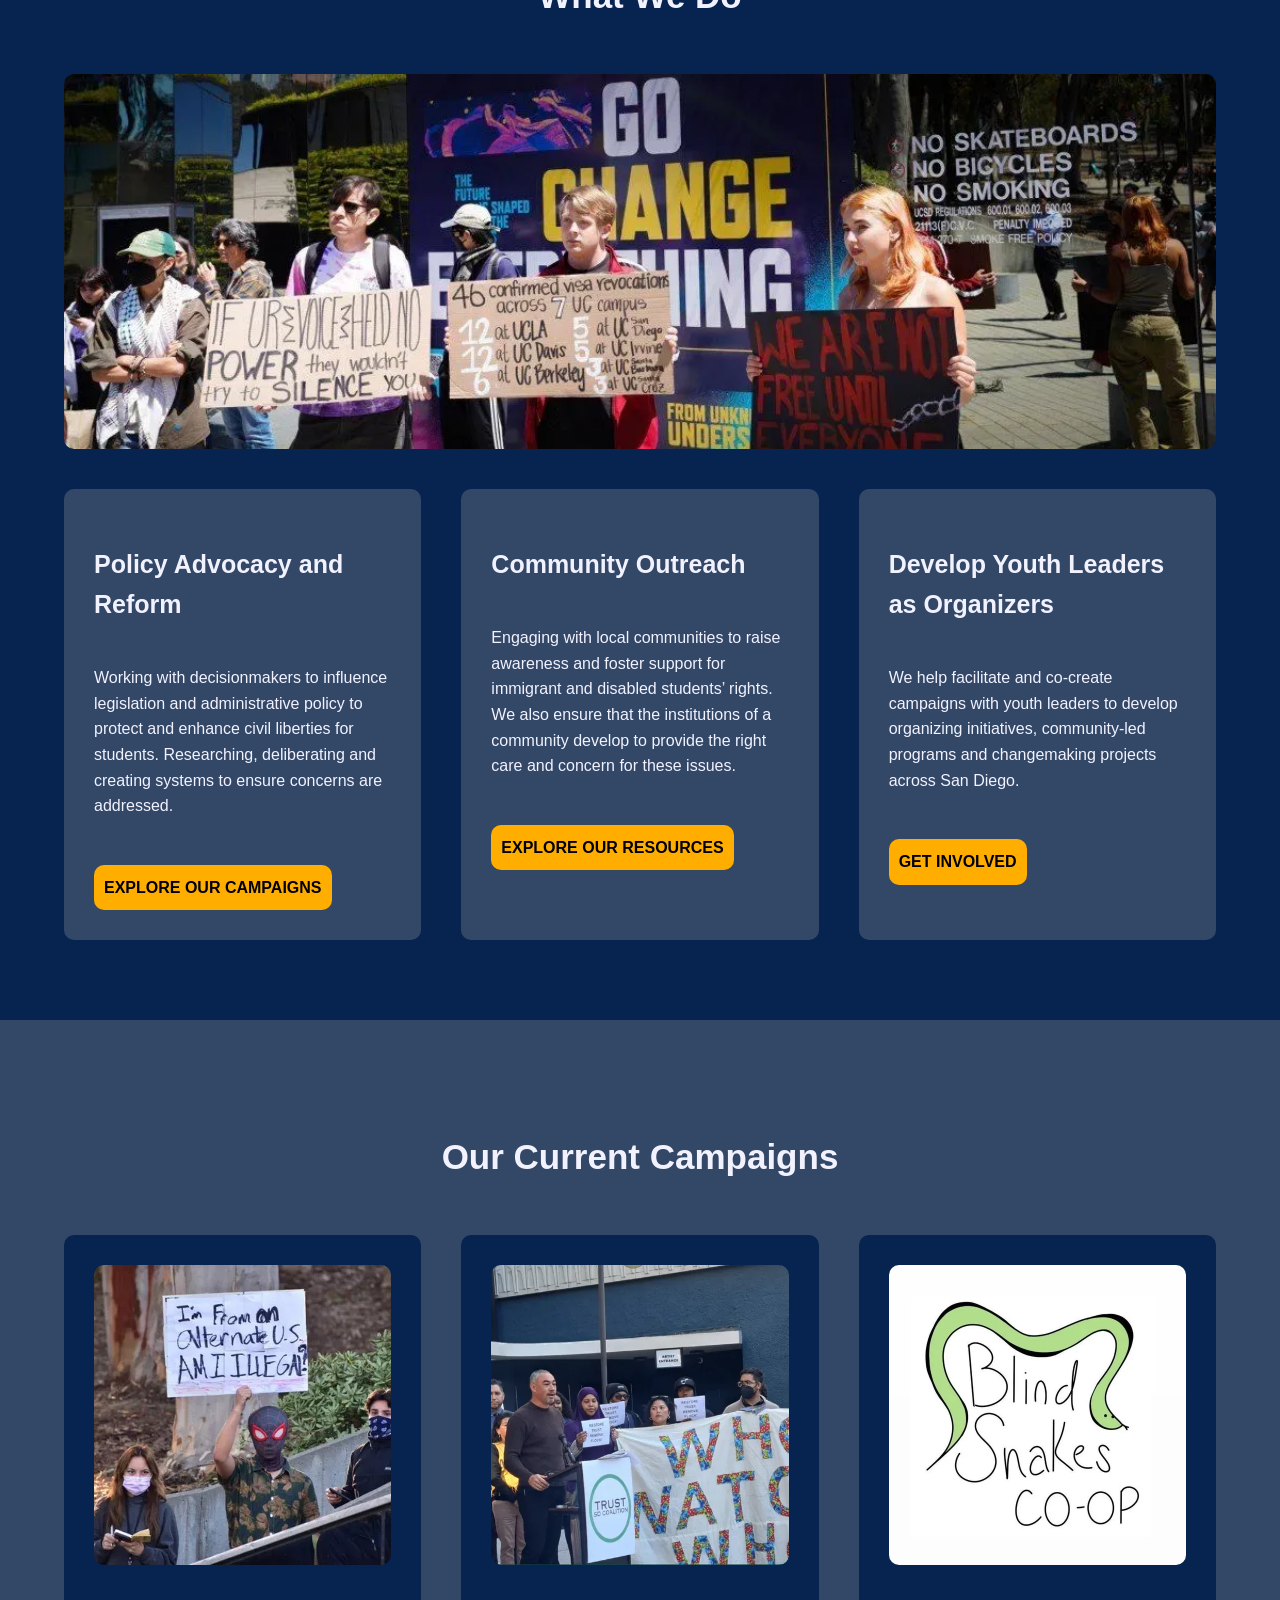
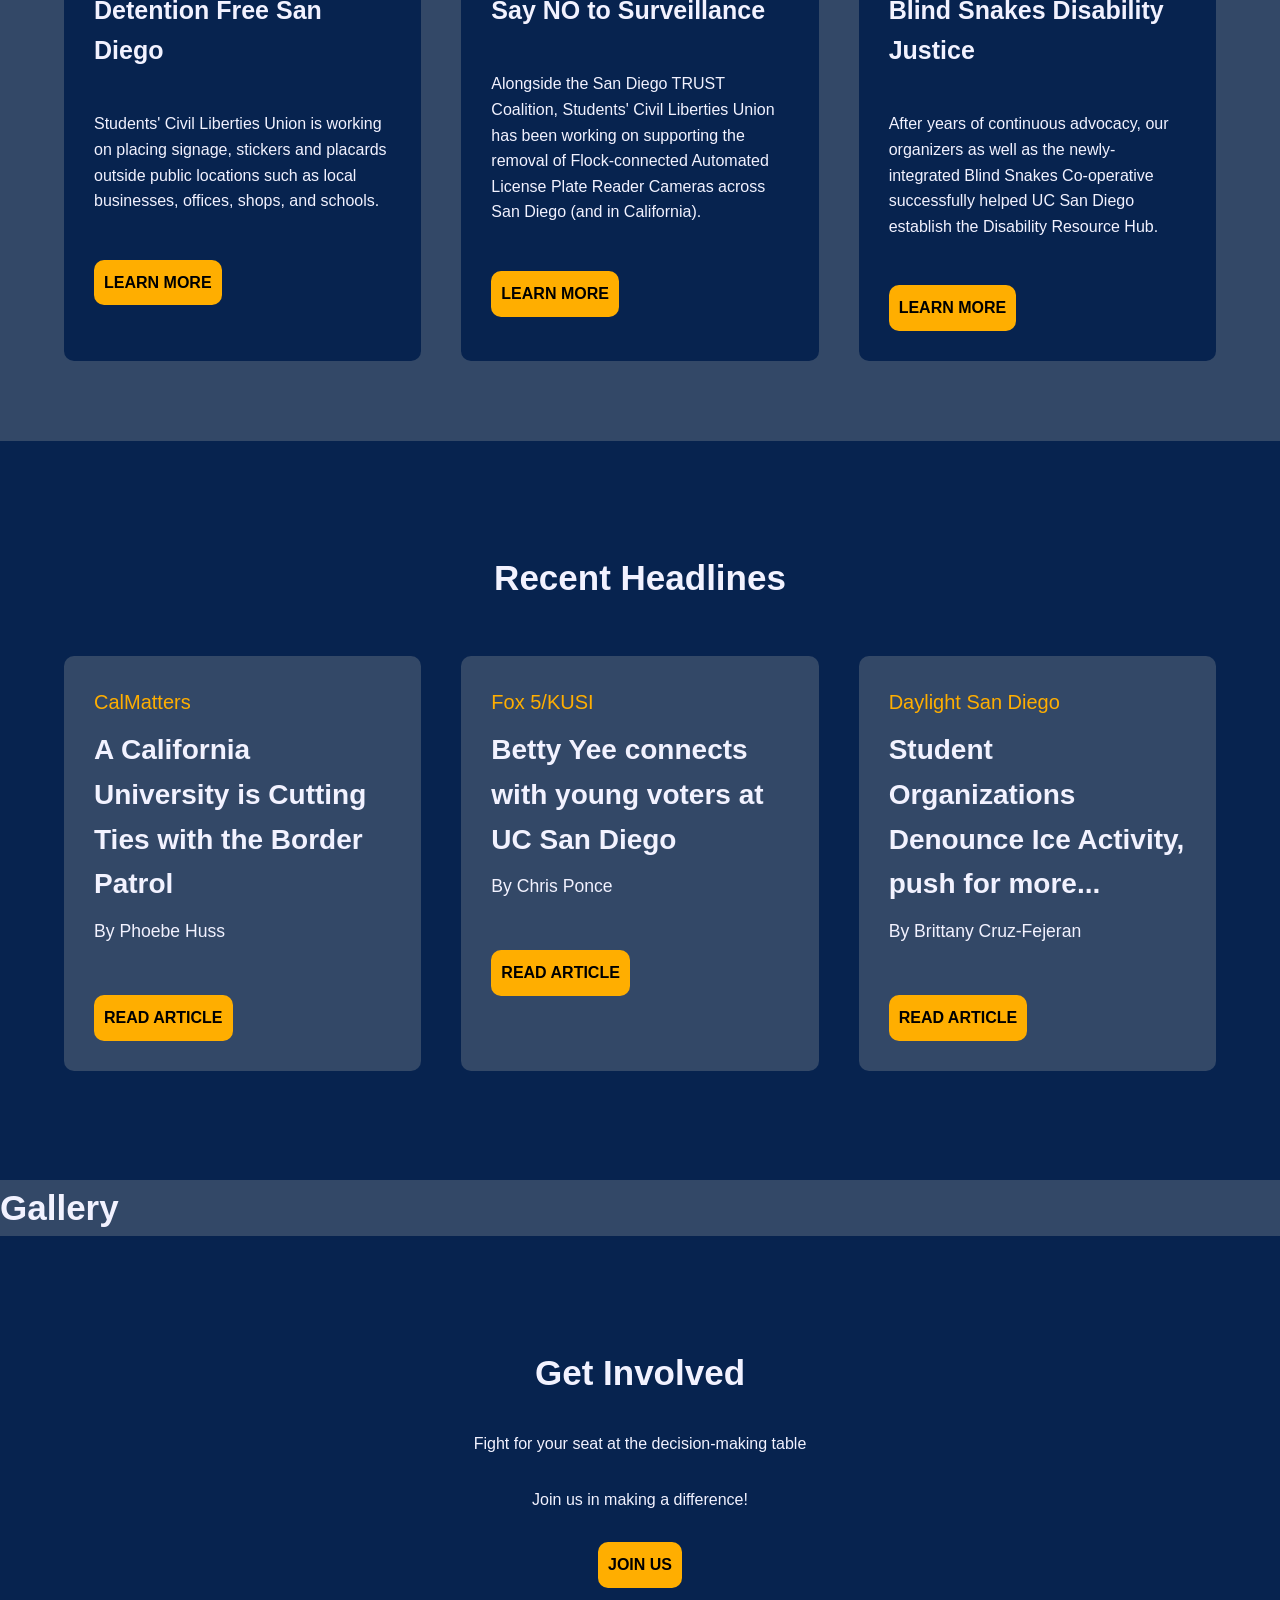
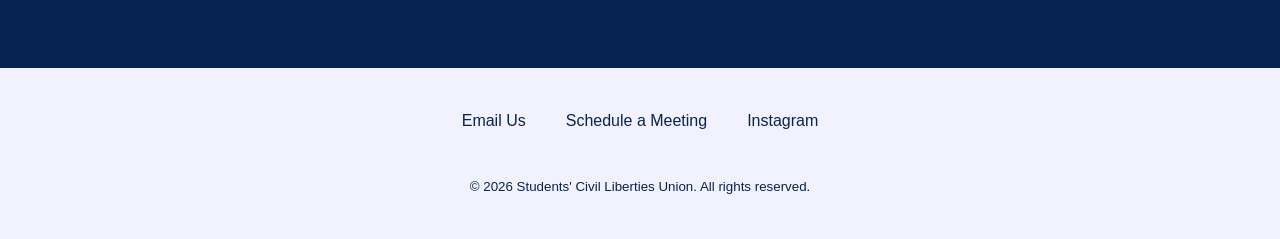
==== commit 1d7ac8e3: "Add pictures to the current campaigns section on the homepage" ====
--- a/index.html
+++ b/index.html
@@ -166,6 +166,18 @@
 
             <div class="card-box">
                 <article class="campaign-card">
+                    <img
+                        class="campaign-image"
+                        src="images/detention-free-1040.webp"
+                        srcset="
+                            images/detention-free-200.webp 200w,
+                            images/detention-free-600.webp 600w,
+                            images/detention-free-1040.webp 1040w,
+                            images/detention-free-2048.webp 2048w,
+                        "
+                        sizes="(max-width: 900px) 90vw, 28vw"
+                        alt="Student in a Spiderman mask holdng a sign that says 'I'm from an alternate U.S. AM I ILLEGAL?'"
+                    >
                     <h3>Detention Free San Diego</h3>
                     <p>Students' Civil Liberties Union is working on placing signage, stickers and placards outside public locations such as local businesses, offices, shops, and schools.</p>
                     <a class="button" href="campaigns.html#detention-free">
@@ -173,6 +185,19 @@
                     </a>
                 </article>
                 <article class="campaign-card">
+                    <img
+                        class="campaign-image"
+                        src="images/surveillance-1040.webp"
+                        srcset="
+                            images/surveillance-200.webp 200w,
+                            images/surveillance-600.webp 600w,
+                            images/surveillance-1040.webp 1040w,
+                            images/surveillance-2048.webp 2048w,
+                        "
+                        sizes="(max-width: 900px) 90vw, 28vw"
+                        alt="A man in a gray sweater is delivering a speech at the TRUST SD Coalition while students in the background hold signs saying
+                        'RESTORE TRUST. REMOVE FLOCK!'"
+                    >
                     <h3>Say NO to Surveillance</h3>
                     <p>Alongside the San Diego TRUST Coalition, Students' Civil Liberties Union has been working on supporting the removal of Flock-connected Automated License Plate Reader Cameras across San Diego (and in California).</p>
                     <a class="button" href="campaigns.html#surveillance">
@@ -180,6 +205,18 @@
                     </a>
                 </article>
                 <article class="campaign-card">
+                    <img
+                        class="campaign-image"
+                        src="images/snake-1040.webp"
+                        srcset="
+                            images/snake-200.webp 200w,
+                            images/snake-600.webp 600w,
+                            images/snake-1040.webp 1040w,
+                            images/snake-2048.webp 2048w,
+                        "
+                        sizes="(max-width: 900px) 90vw, 28vw"
+                        alt="A Green Snake wrapping around the top of the text: 'Blind Snakes CO-OP'"
+                    >
                     <h3>Blind Snakes Disability Justice</h3>
                     <p>After years of continuous advocacy, our organizers as well as the newly-integrated Blind Snakes Co-operative successfully helped UC San Diego establish the Disability Resource Hub.</p>
                     <a class="button" href="campaigns.html#surveillance">
--- a/styles.css
+++ b/styles.css
@@ -283,6 +283,15 @@
     border-radius: var(--border-radius);
 }
 
+/* CAMPAIGN SECTION IMAGES FOR CARDS */
+.campaign-image {
+    width: 100%;
+    height: 300px;
+    
+    object-fit: cover;
+    border-radius: var(--border-radius);
+}
+
 /* WORK AND CAMPAIGN SECTIONS */
 
 .work-section,
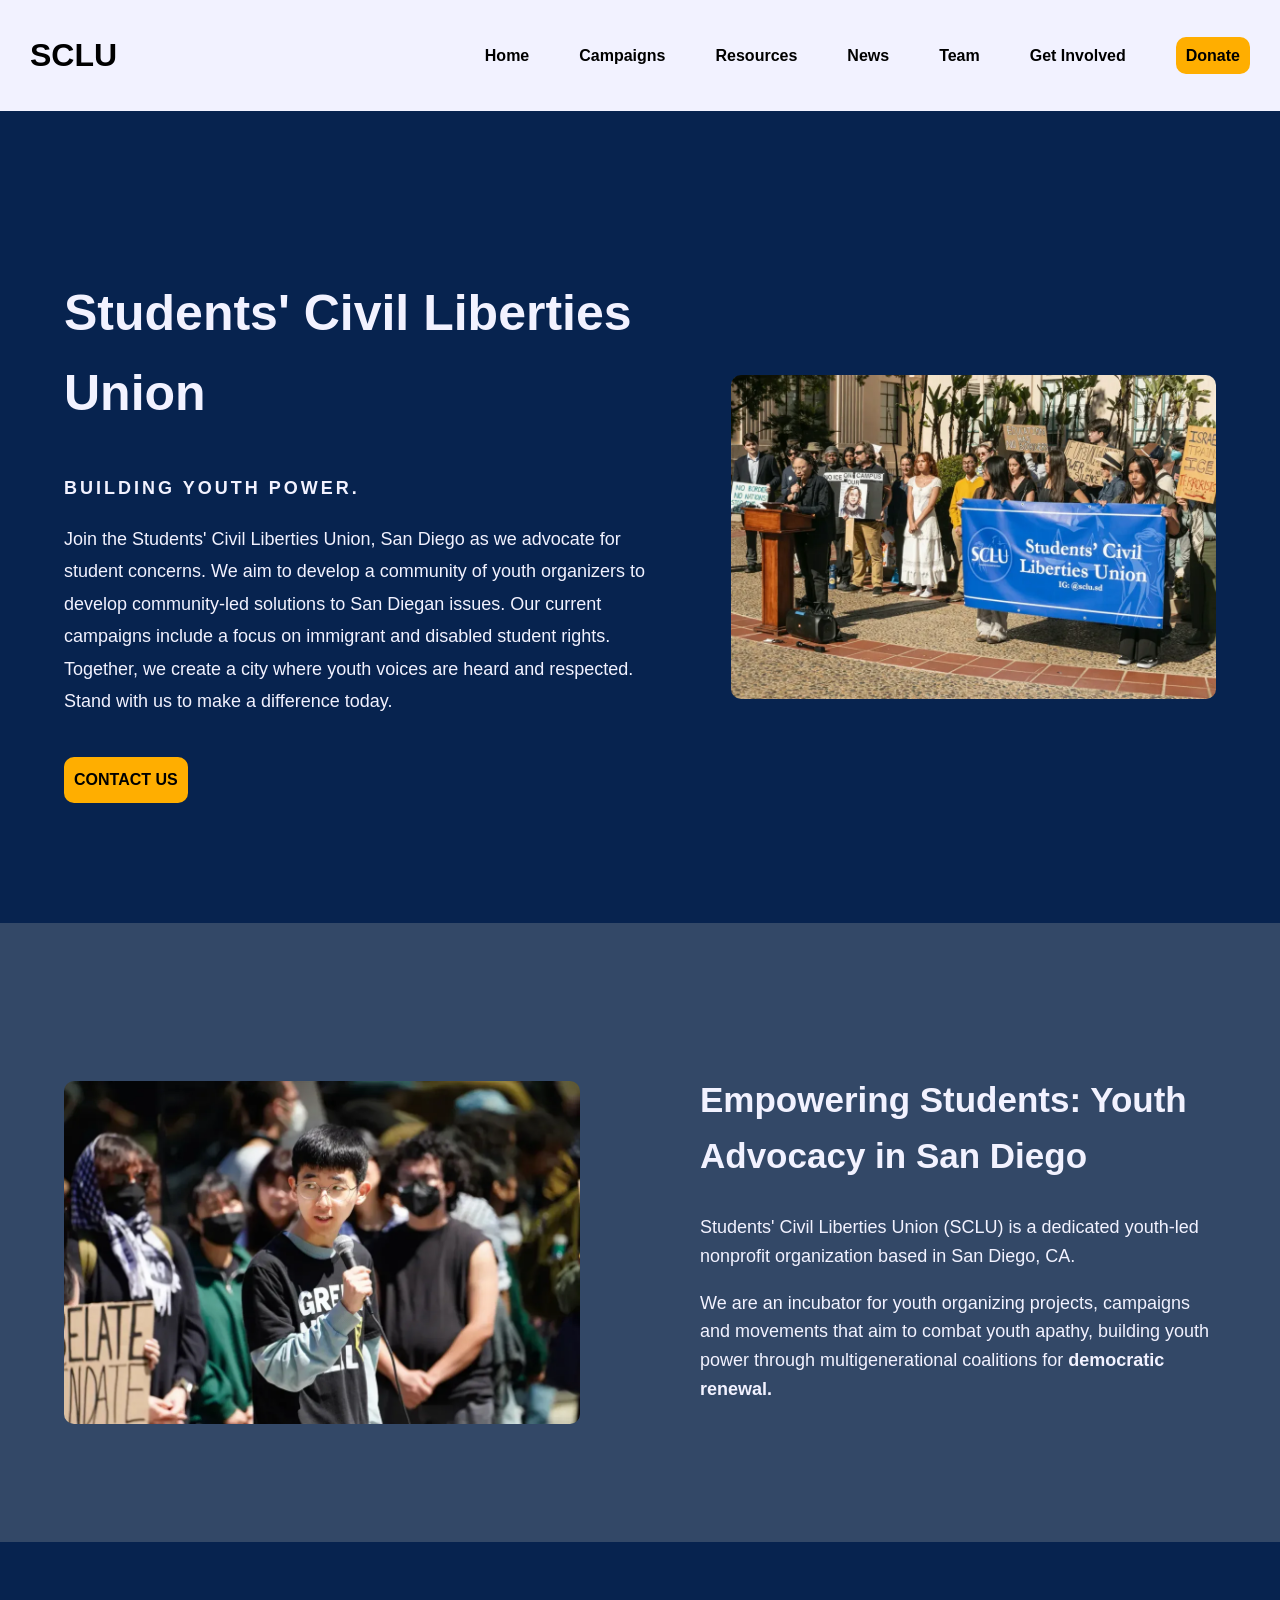
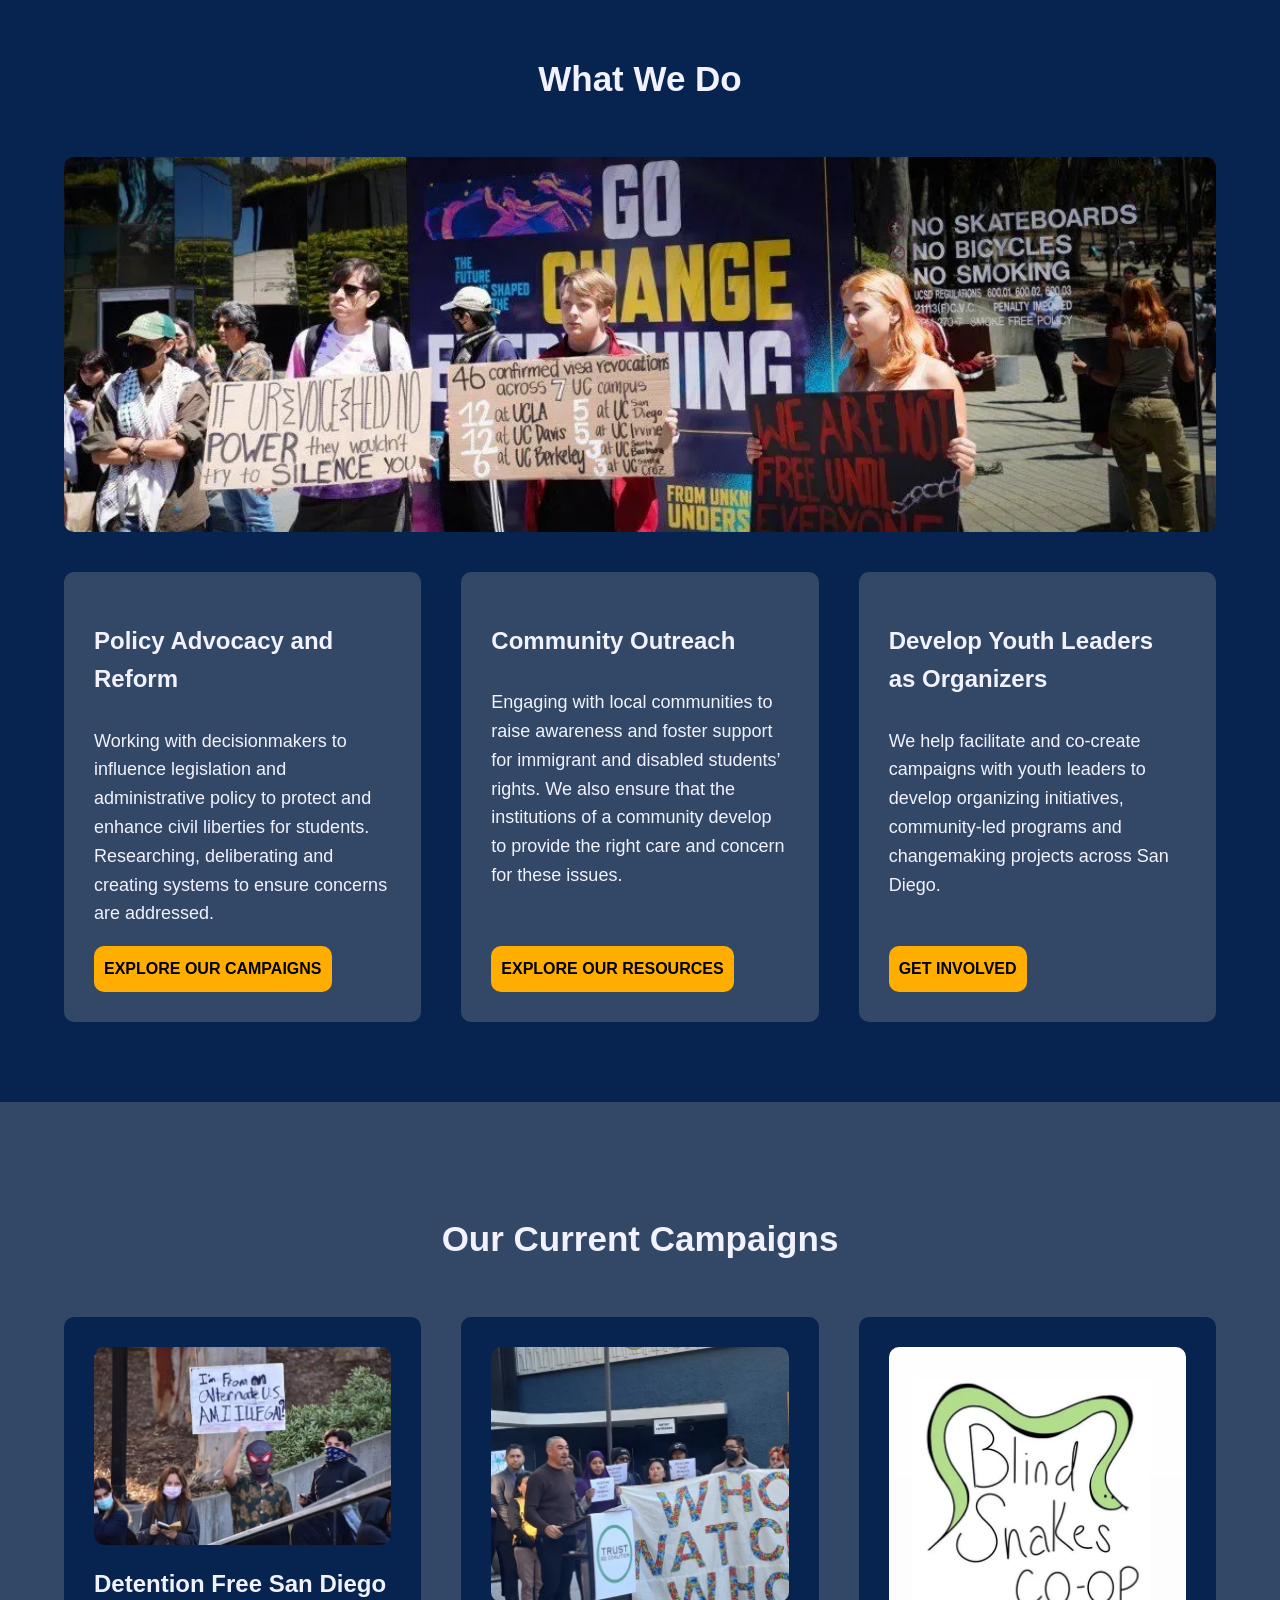
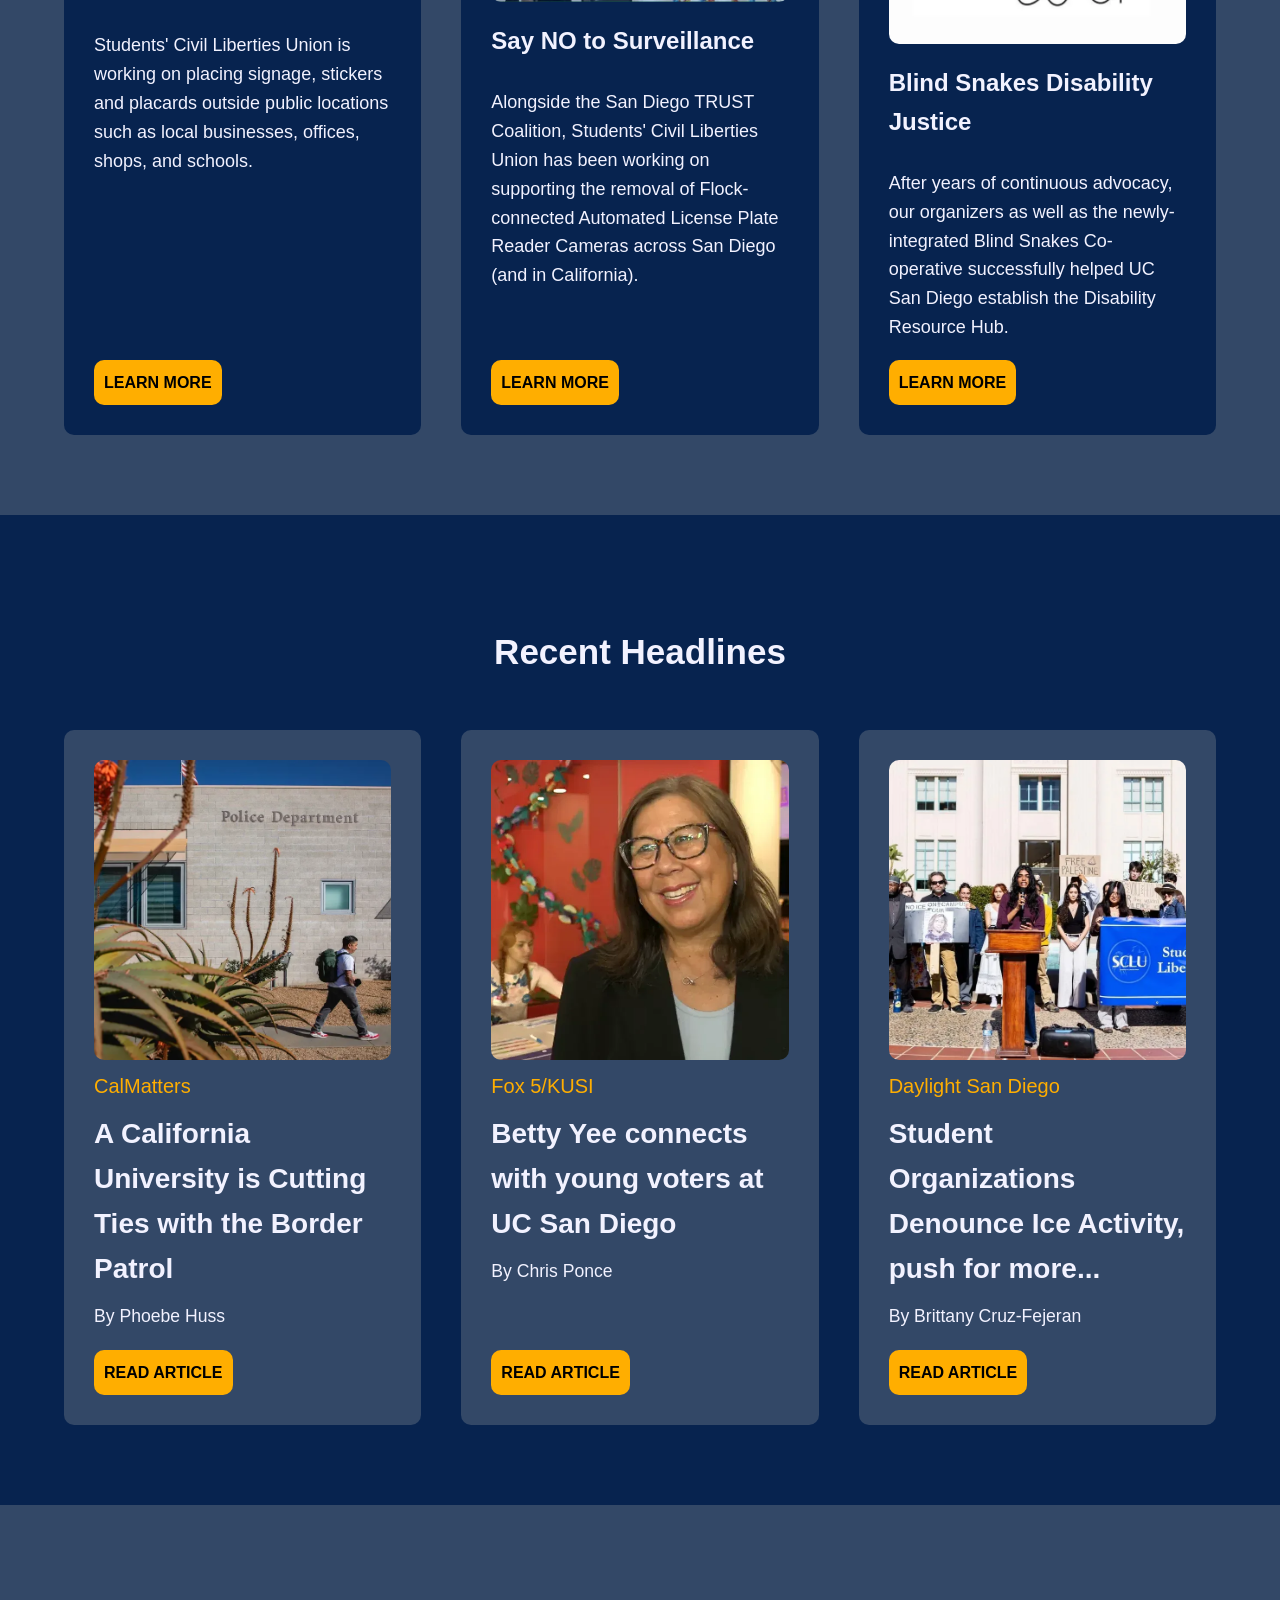
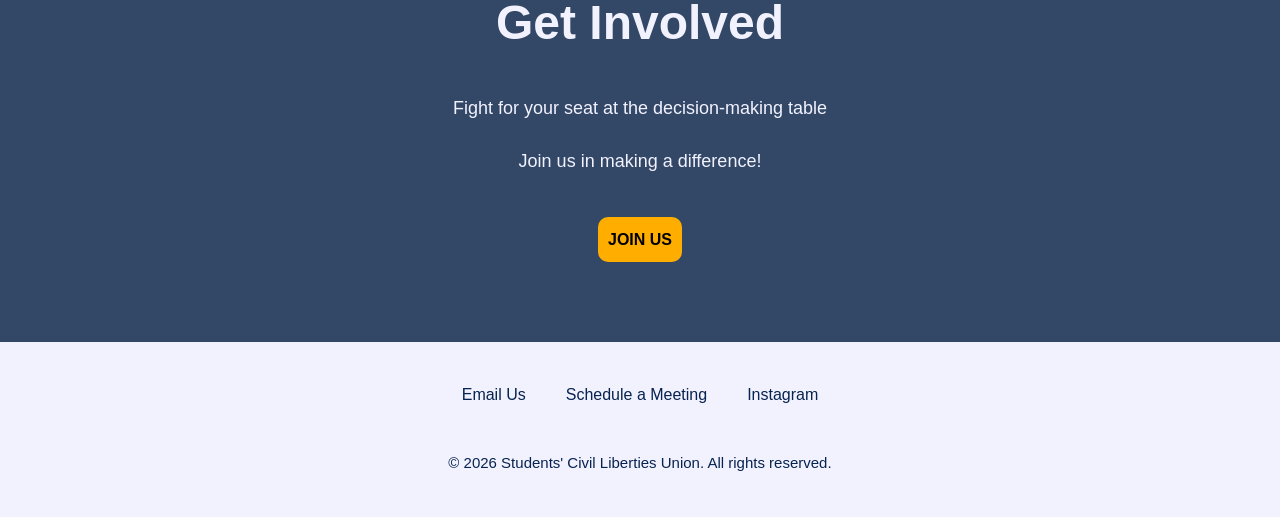
==== commit f4b78ba8: "Finalize basic styling for the homepage. Make campaigns.html consistent with the rest" ====
--- a/index.html
+++ b/index.html
@@ -212,9 +212,9 @@
                             images/snake-200.webp 200w,
                             images/snake-600.webp 600w,
                             images/snake-1040.webp 1040w,
-                            images/snake-2048.webp 2048w,
-                        "
-                        sizes="(max-width: 900px) 90vw, 28vw"
+                            images/snake-2048.webp 2048w
+                        "
+                        sizes="(max-width: 768px) 90vw, (max-width: 1333px) 45vw, 570px"
                         alt="A Green Snake wrapping around the top of the text: 'Blind Snakes CO-OP'"
                     >
                     <h3>Blind Snakes Disability Justice</h3>
@@ -234,6 +234,18 @@
 
             <div class="card-box">
                 <article class="news-card">
+                    <img 
+                        class="news-image"
+                        src="images/border-1040.webp"
+                        srcset="
+                            images/border-200.webp 200vw,
+                            images/border-600.webp 600vw,
+                            images/border-1040.webp 1040vw,
+                            images/border-2048.webp 2048vw
+                        "
+                        sizes="(max-width: 768px) 90vw, (max-width: 1333px) 45vw, 570px"
+                        alt="A man carrying a backpack walking past the Police Department."
+                    >
                     <p class="article-source">CalMatters</p>
                     <h3>
                         A California University is Cutting Ties with the Border Patrol
@@ -249,6 +261,19 @@
                     </a>
                 </article>
                 <article class="news-card">
+                    <img 
+                        class="news-image"
+                        src="images/betty-1040.webp"
+                        srcset="
+                            images/betty-200.webp 200vw,
+                            images/betty-600.webp 600vw,
+                            images/betty-1040.webp 1040vw,
+                            images/betty-2048.webp 2048vw
+                        "
+                        sizes="(max-width: 768px) 90vw, (max-width: 1333px) 45vw, 570px"
+                        alt="Betty Yee smiling wearing a black blazer in a red room decorated with a girl in the background
+                        wearing a cream shirt with flower adornments."
+                    >
                     <p class="article-source">Fox 5/KUSI</p>
                     <h3>
                         Betty Yee connects with young voters at UC San Diego
@@ -264,6 +289,21 @@
                     </a>
                 </article>
                 <article class="news-card">
+
+                    <img 
+                        class="news-image"
+                        src="images/denounce-ice-1040.webp"
+                        srcset="
+                            images/denounce-ice-200.webp 200vw,
+                            images/denounce-ice-600.webp 600vw,
+                            images/denounce-ice-1040.webp 1040vw,
+                            images/denounce-ice-2048.webp 2048vw
+                        "
+                        sizes="(max-width: 900px) 90vw, 28vw"
+                        alt="Students organizing outside the County Administration Building holding up the SCLU banner
+                        and speaking for a detention-free San Diego. A girl stands at a wooden podium speaking into a microphone
+                        with a black speaker next to her."
+                    >
                     <p class="article-source">Daylight San Diego</p>
                     <h3>
                         Student Organizations Denounce Ice Activity, push for more...
@@ -278,14 +318,6 @@
                         Read Article
                     </a>
                 </article>
-        </section>
-
-        <section class="gallery-section" aria-labelledby="gallery-heading">
-            <h2 id="gallery-heading">Gallery</h2>
-
-            <div class="gallery-grid">
-
-            </div>
         </section>
 
         <section class="get-involved" aria-labelledby="get-involved-heading">
--- a/styles.css
+++ b/styles.css
@@ -19,7 +19,7 @@
     --font-size-xl: 40px;
     --font-size-large: 35px;
     --font-size-medium: 25px;
-    --font-size-small: 20px;
+    --font-size-small: 18px;
 
     /* Layout */
     --max-width: 2000px;
@@ -175,6 +175,10 @@
     text-decoration: none;
 }
 
+p {
+    font-size: var(--font-size-small);
+}
+
 /* Images */
 
 img {
@@ -221,7 +225,7 @@
 }
 
 .hero-description {
-    font-size: var(--font-initial-size);
+    font-size: var(--font-size-small);
     line-height: 1.8;
     margin-bottom: var(--spacing-small);
     max-width: 800px;
@@ -283,12 +287,13 @@
     border-radius: var(--border-radius);
 }
 
-/* CAMPAIGN SECTION IMAGES FOR CARDS */
-.campaign-image {
+/* CAMPAIGN SECTION AND NEWSIMAGES FOR CARDS */
+.campaign-image, .news-image {
     width: 100%;
     height: 300px;
     
     object-fit: cover;
+    object-position: center;
     border-radius: var(--border-radius);
 }
 
@@ -329,8 +334,13 @@
 
 /* SHARED CARD STYLING */
 
-.card h2, .campaign-card h2 {
-    margin: 0 0 0 10px;
+.card h3, .campaign-card h3, .news-card p {
+    font-size: 1.5rem;
+    margin: var(--spacing-small) 0;
+}
+
+.card p, .campaign-card p, .news-card p {
+    margin-top: 8px;
 }
 
 .card,
@@ -356,7 +366,7 @@
 .news-card .article-source {
     font-size: 1.25rem;
     color: var(--gold);
-    margin: 0 0 10px;
+    margin: 10px 0 10px;
 }
 
 .news-card h3 {
@@ -376,7 +386,7 @@
 .campaign-card .button,
 .news-card .button,
 .get-invovled .button {
-    margin-top: var(--spacing-medium);
+    margin-top: auto;
     align-self: flex-start;
 }
 
@@ -405,10 +415,6 @@
     outline: solid var(--gray-blue) 2px;
 }
 
-/* GALLERY */
-.gallery-section {
-    background-color: var(--gray-blue);
-}
 /* GET INVOLVED SECTION */
 .get-involved {
     display: flex;
@@ -417,16 +423,22 @@
     text-align: center;
 
     padding: var(--spacing-xxx-large) 5%;
-    background-color: var(--background-color);
+    background-color: var(--gray-blue);
 }
 
 .get-involved h2 {
+    font-size: 3rem;
     margin: 0 0 var(--spacing-medium);
 }
 
 .get-involved p {
     max-width: 700px;
-    margin: 0 0 var(--spacing-medium);
+    margin: 0 0 var(--spacing-small);
+    line-height: 1.8
+}
+
+.get-involved .button {
+    margin-top: var(--spacing-small);
 }
 
 /* FOOTER */
@@ -492,8 +504,71 @@
     .card-box {
         grid-template-columns: 1fr;
     }
-}
-
+
+    .campaign-image, .news-image{
+        height: auto;
+    }
+}
+
+/* CAMPAIGN HTML */
+.page-intro {
+    padding: var(--spacing-xxx-large) 5%;
+}
+
+.page-intro-content {
+    max-width: 1200px;
+    margin: 0 auto;
+}
+
+.page-intro h1 {
+    margin: 0 0 var(--spacing-medium);
+    max-width: 650px;
+}
+
+.page-intro p {
+    max-width: 650px;
+    margin: 0;
+    line-height: 1.8;
+}
+
+
+.campaign-detail {
+    display: flex;
+    align-items: center;
+    gap: var(--spacing-xx-large);
+
+    padding: var(--spacing-xxxx-large) 5%;
+}
+
+.campaign-detail.reverse {
+    flex-direction: row-reverse;
+}
+
+/* IMAGE AND CONTENT */
+
+.campaign-media,
+.campaign-content {
+    flex: 1;
+    min-width: 0;
+}
+
+.campaign-image {
+    display: block;
+    width: 100%;
+    height: auto;
+    max-height: 450px;
+    object-fit: contain;
+    border-radius: var(--border-radius);
+}
+
+.campaign-content h2 {
+    margin-top: 0;
+    margin-bottom: var(--spacing-medium);
+}
+
+.campaign-content p {
+    line-height: 1.8;
+}
 
 @media (max-width: 768px) {
     .main-nav {
@@ -532,6 +607,17 @@
         align-items: center;
         gap: var(--spacing-medium);
     }
+
+    .campaign-image, .news-image {
+        height: auto;
+    }
+
+    /* CAMPAIGN HTML */
+    .campaign-detail, .campaign-detail.reverse {
+        flex-direction: column;
+        align-items: stretch;
+        padding: var(--spacing-xx-large) 5%;
+    }
 }
 
 @media (max-width: 600px) {
@@ -565,4 +651,8 @@
     .work image img {
         height: 250px;
     }
+
+    .campaign-image, .news-image{
+        height: auto;
+    }
 }
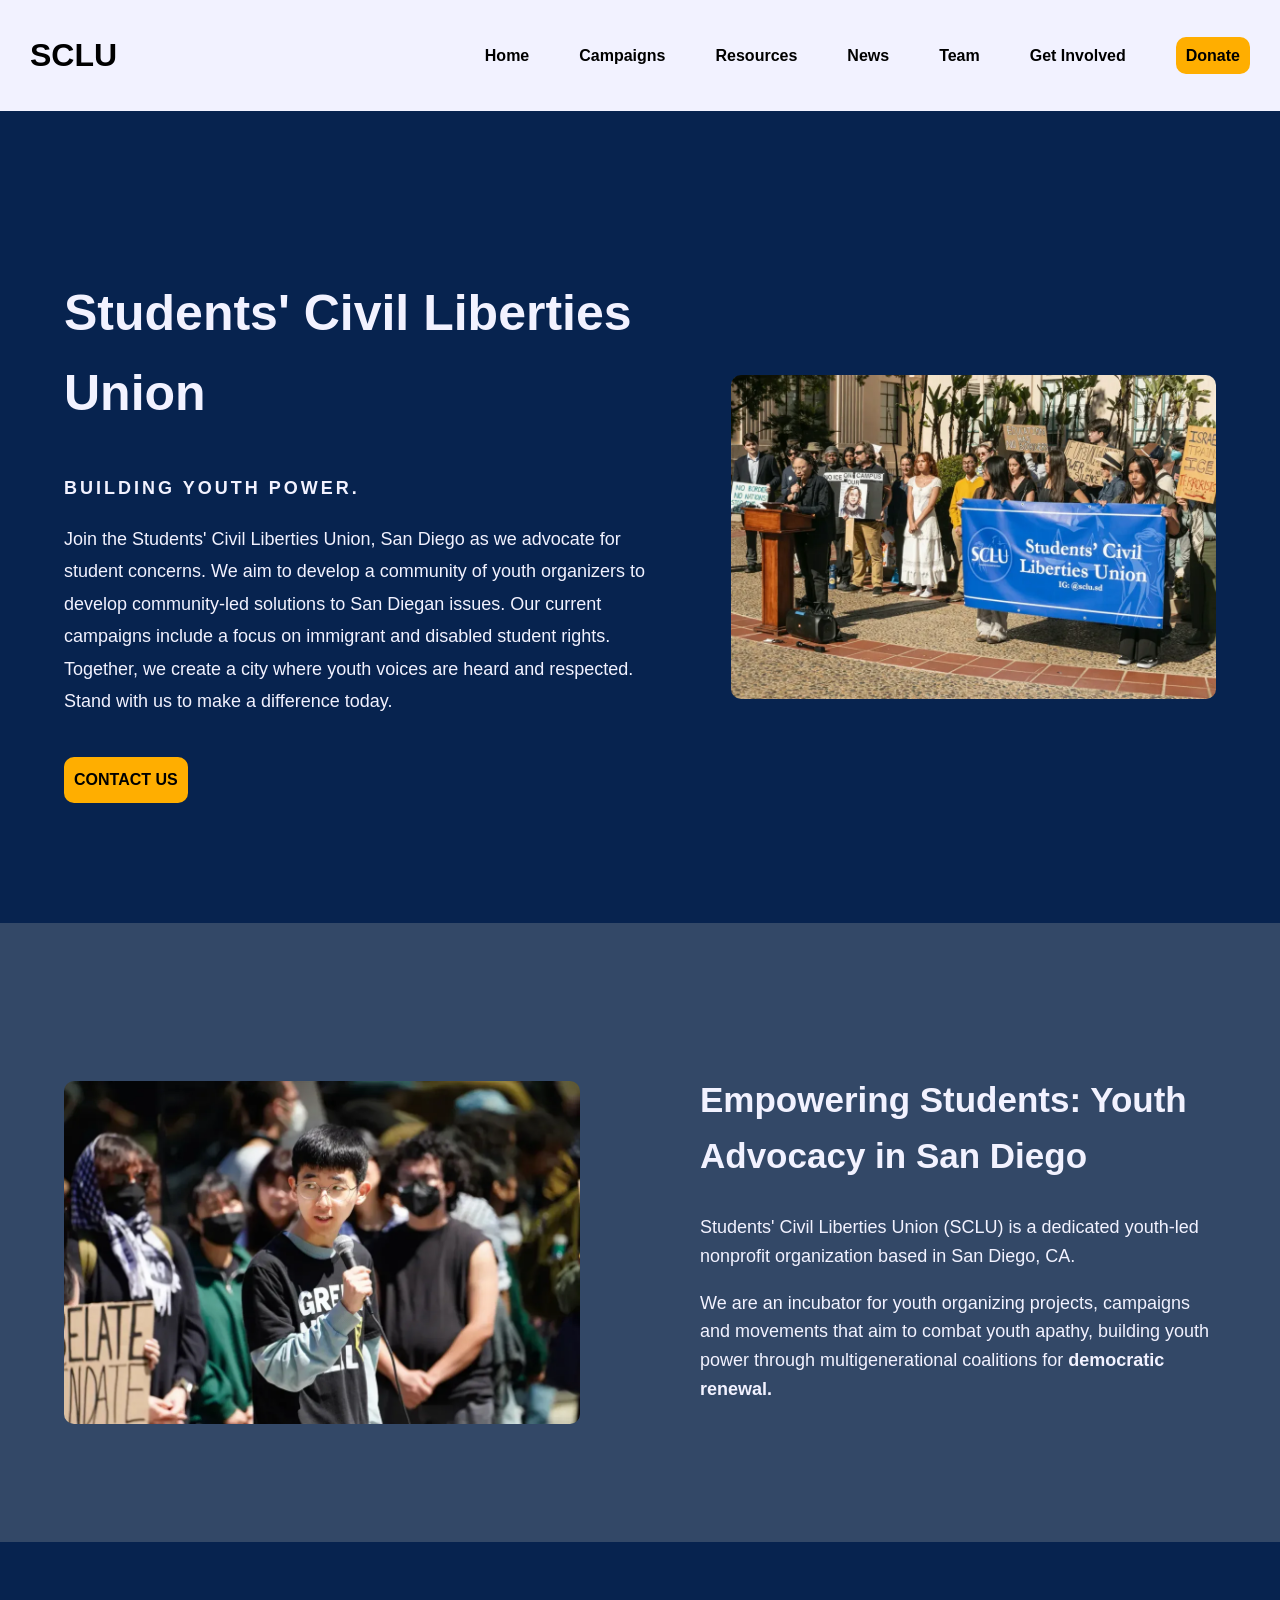
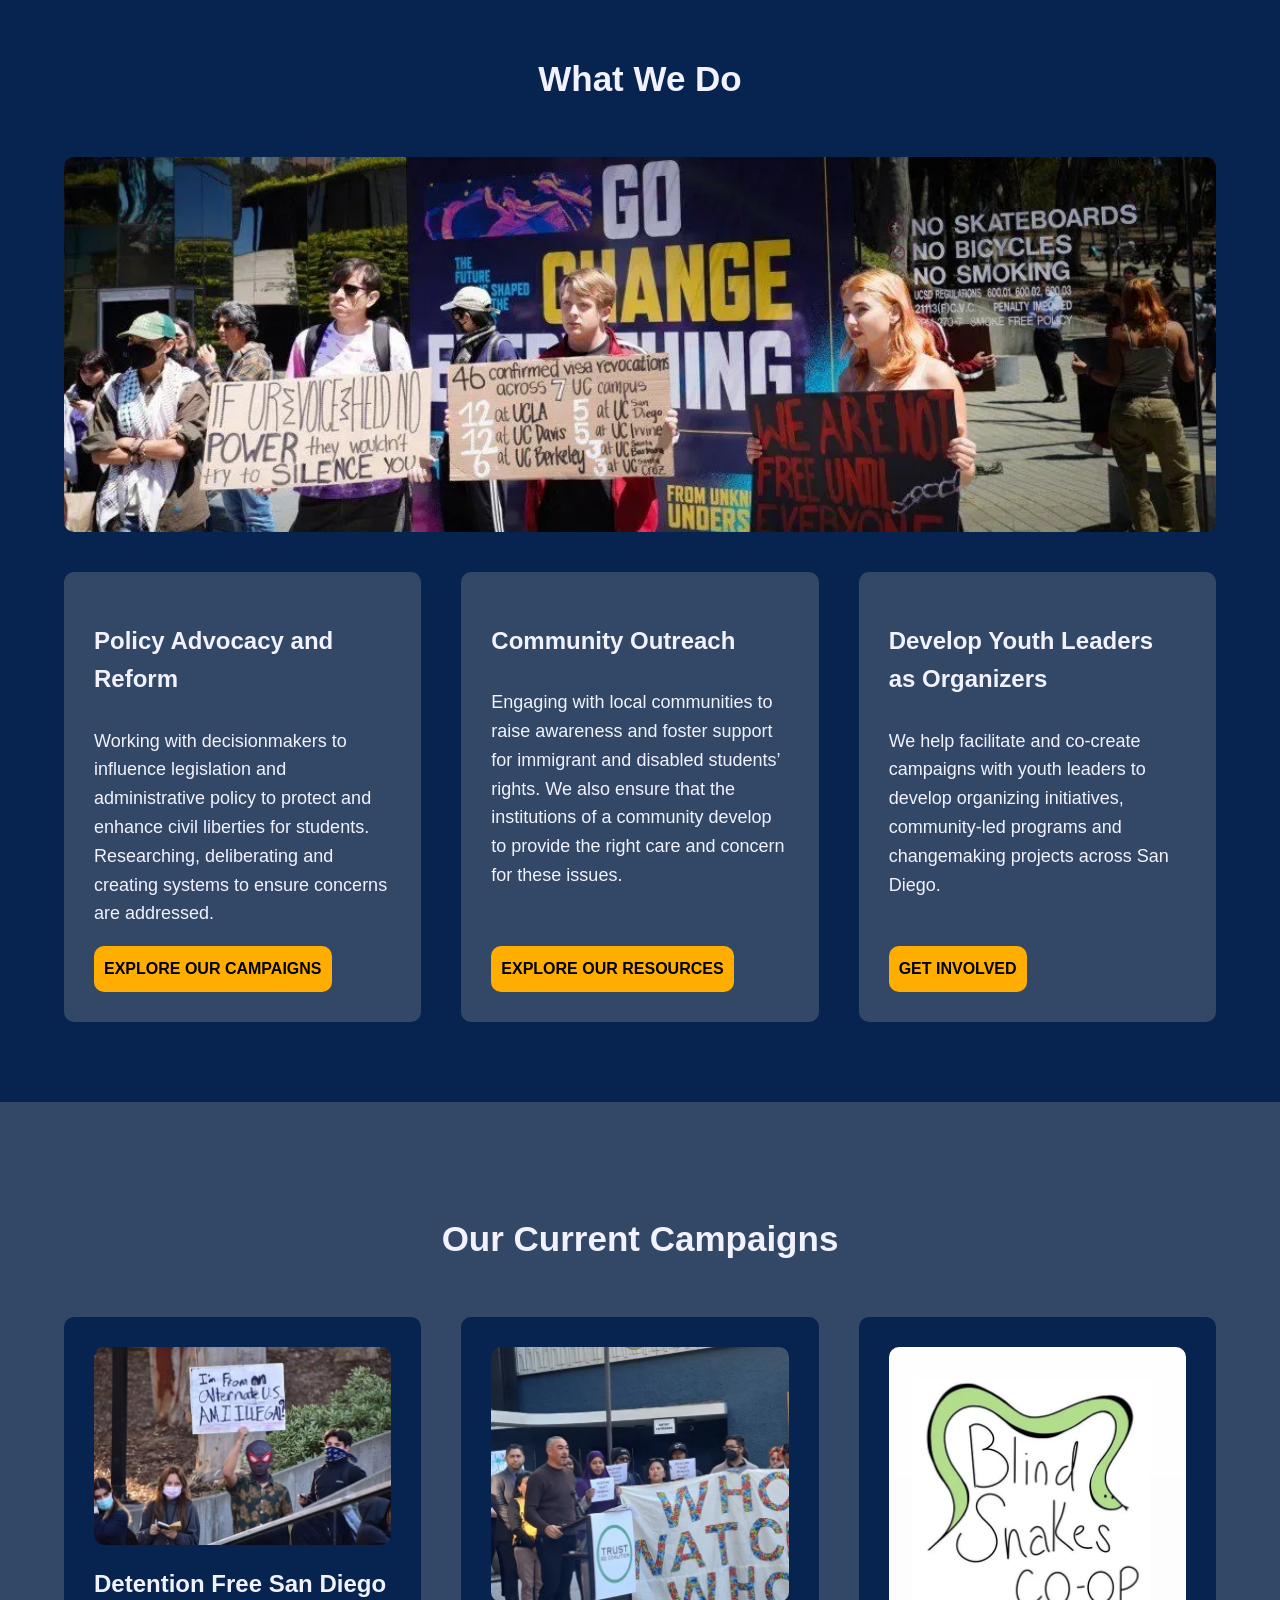
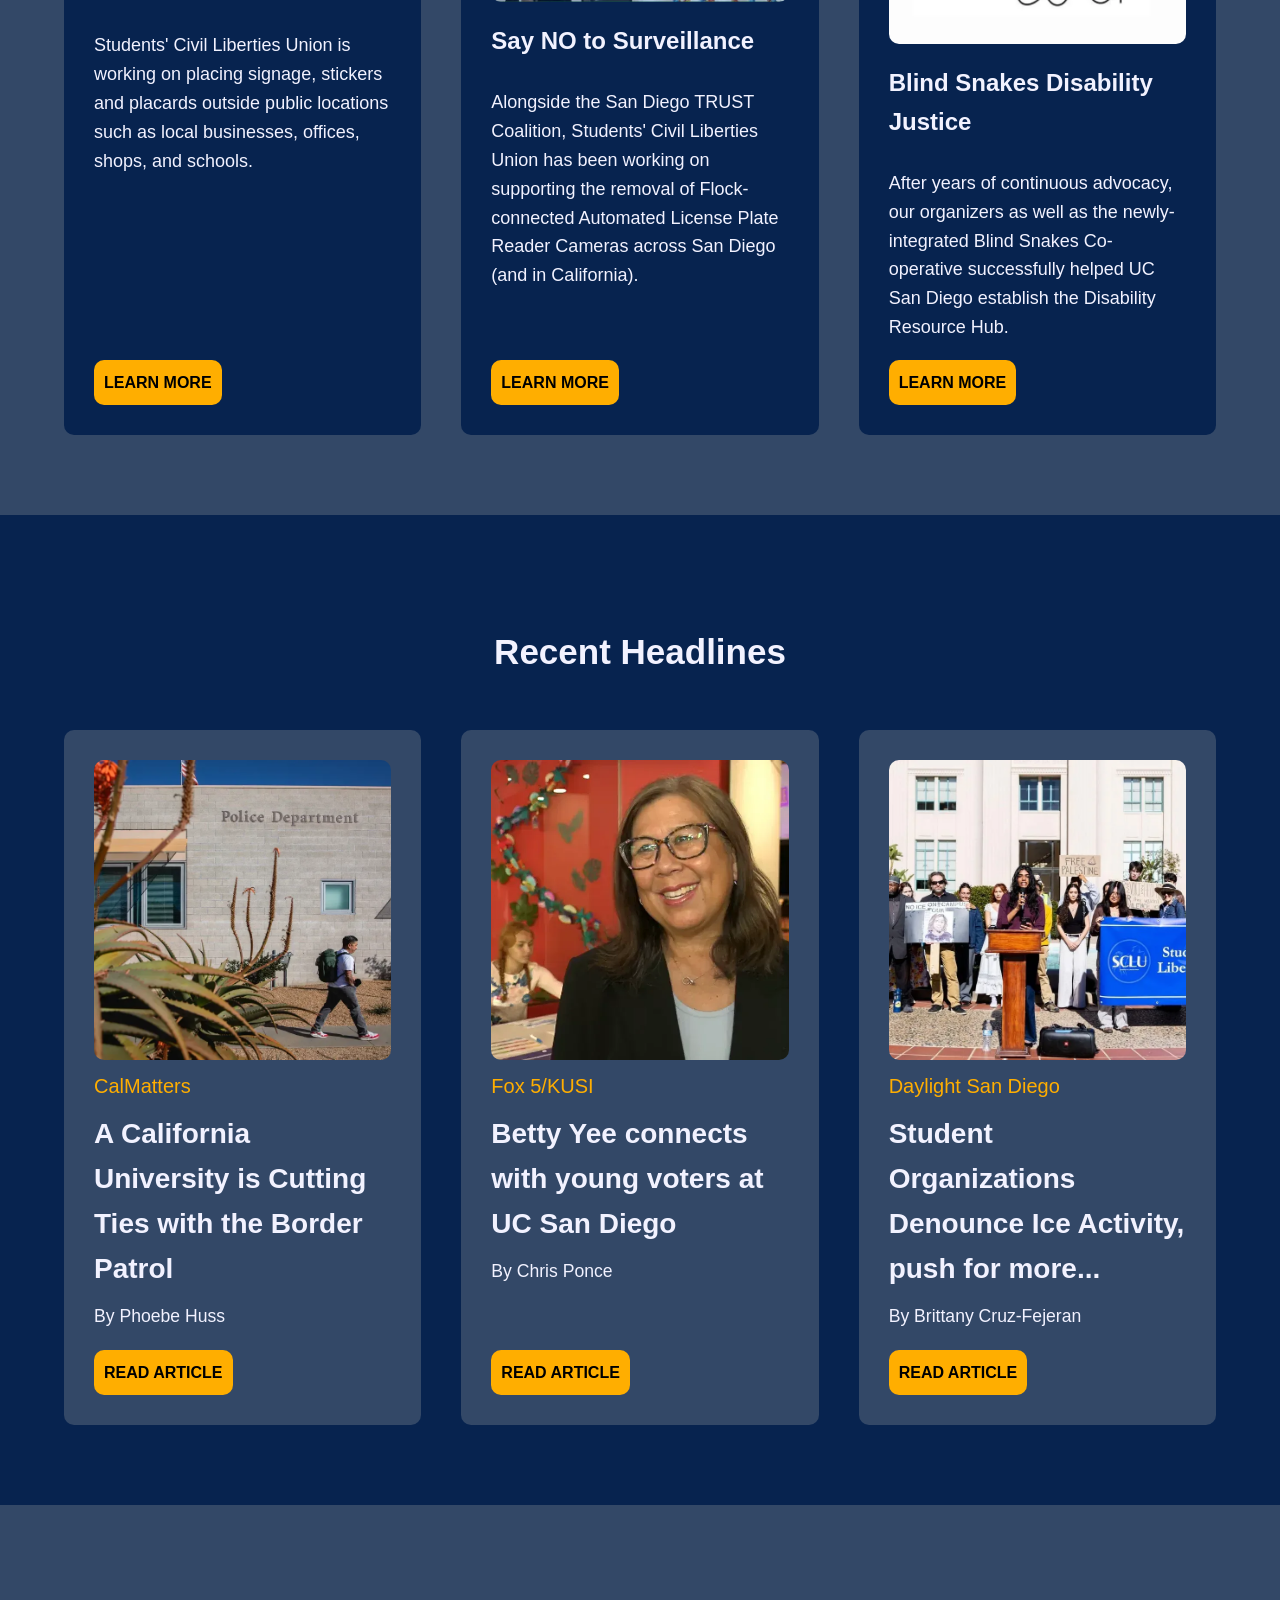
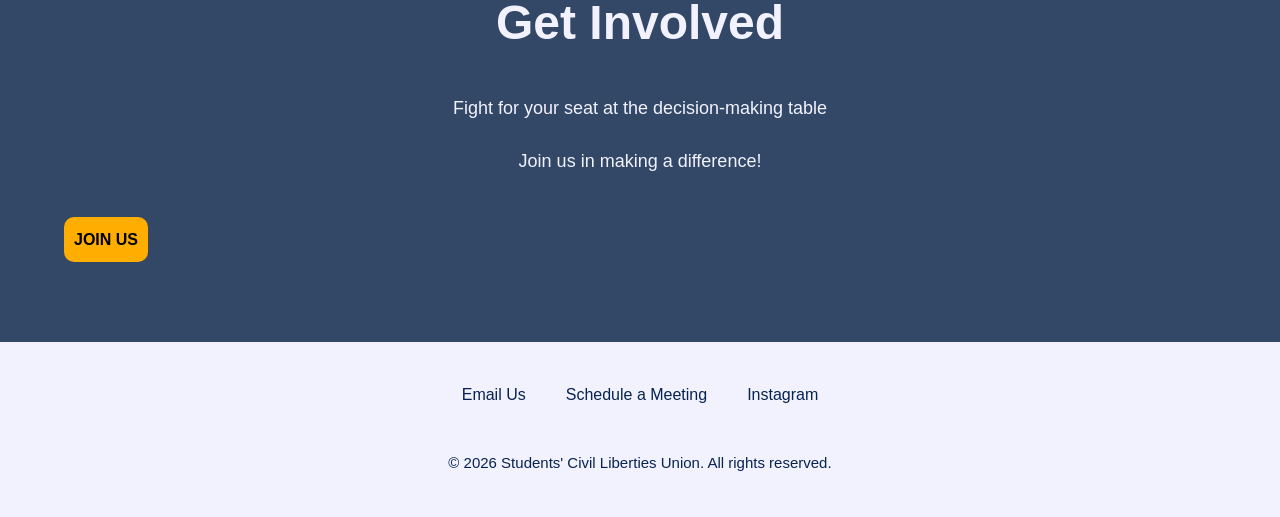
==== commit 14efcb0c: "Made styling consistent for the resource page" ====
--- a/index.html
+++ b/index.html
@@ -289,7 +289,6 @@
                     </a>
                 </article>
                 <article class="news-card">
-
                     <img 
                         class="news-image"
                         src="images/denounce-ice-1040.webp"
--- a/styles.css
+++ b/styles.css
@@ -171,7 +171,7 @@
 
 /* Link Styling */
 a {
-    transition: var(--gold) 0.2s ease;
+    transition: color 0.2 ease, background-color 0.2s ease;
     text-decoration: none;
 }
 
@@ -334,7 +334,7 @@
 
 /* SHARED CARD STYLING */
 
-.card h3, .campaign-card h3, .news-card p {
+.card h3, .campaign-card h3, .news-card h3 {
     font-size: 1.5rem;
     margin: var(--spacing-small) 0;
 }
@@ -385,7 +385,7 @@
 .card .button,
 .campaign-card .button,
 .news-card .button,
-.get-invovled .button {
+.get-involved .button {
     margin-top: auto;
     align-self: flex-start;
 }
@@ -531,7 +531,6 @@
     line-height: 1.8;
 }
 
-
 .campaign-detail {
     display: flex;
     align-items: center;
@@ -542,6 +541,34 @@
 
 .campaign-detail.reverse {
     flex-direction: row-reverse;
+}
+
+/* RESOURCE HTML */
+.resource-section {
+    padding: var(--spacing-xxx-large) 5%;
+}
+
+.resource-content {
+    max-width: 1200px;
+    margin: 0 auto;
+}
+
+.resource-content h2 {
+    margin-top: 0;
+    margin-bottom: var(--spacing-medium);
+}
+
+.resource-content p {
+    line-height: 1.8;
+}
+
+.resource-iframe {
+    display: block;
+    width: 100%;
+    height: 600px;
+    border: none;
+    border-radius: var(--border-radius);
+    margin: var(--spacing-large) 0;
 }
 
 /* IMAGE AND CONTENT */
@@ -648,11 +675,20 @@
         padding: var(--spacing-small);
     }
 
-    .work image img {
+    .work-image img {
         height: 250px;
     }
 
     .campaign-image, .news-image{
         height: auto;
     }
+
+    /* RESOURCE HTML MOBILE */
+    .resource-section {
+        padding: var(--spacing-xx-large) 5%;
+    }
+
+    .resource-iframe {
+        height: 500px;
+    }
 }
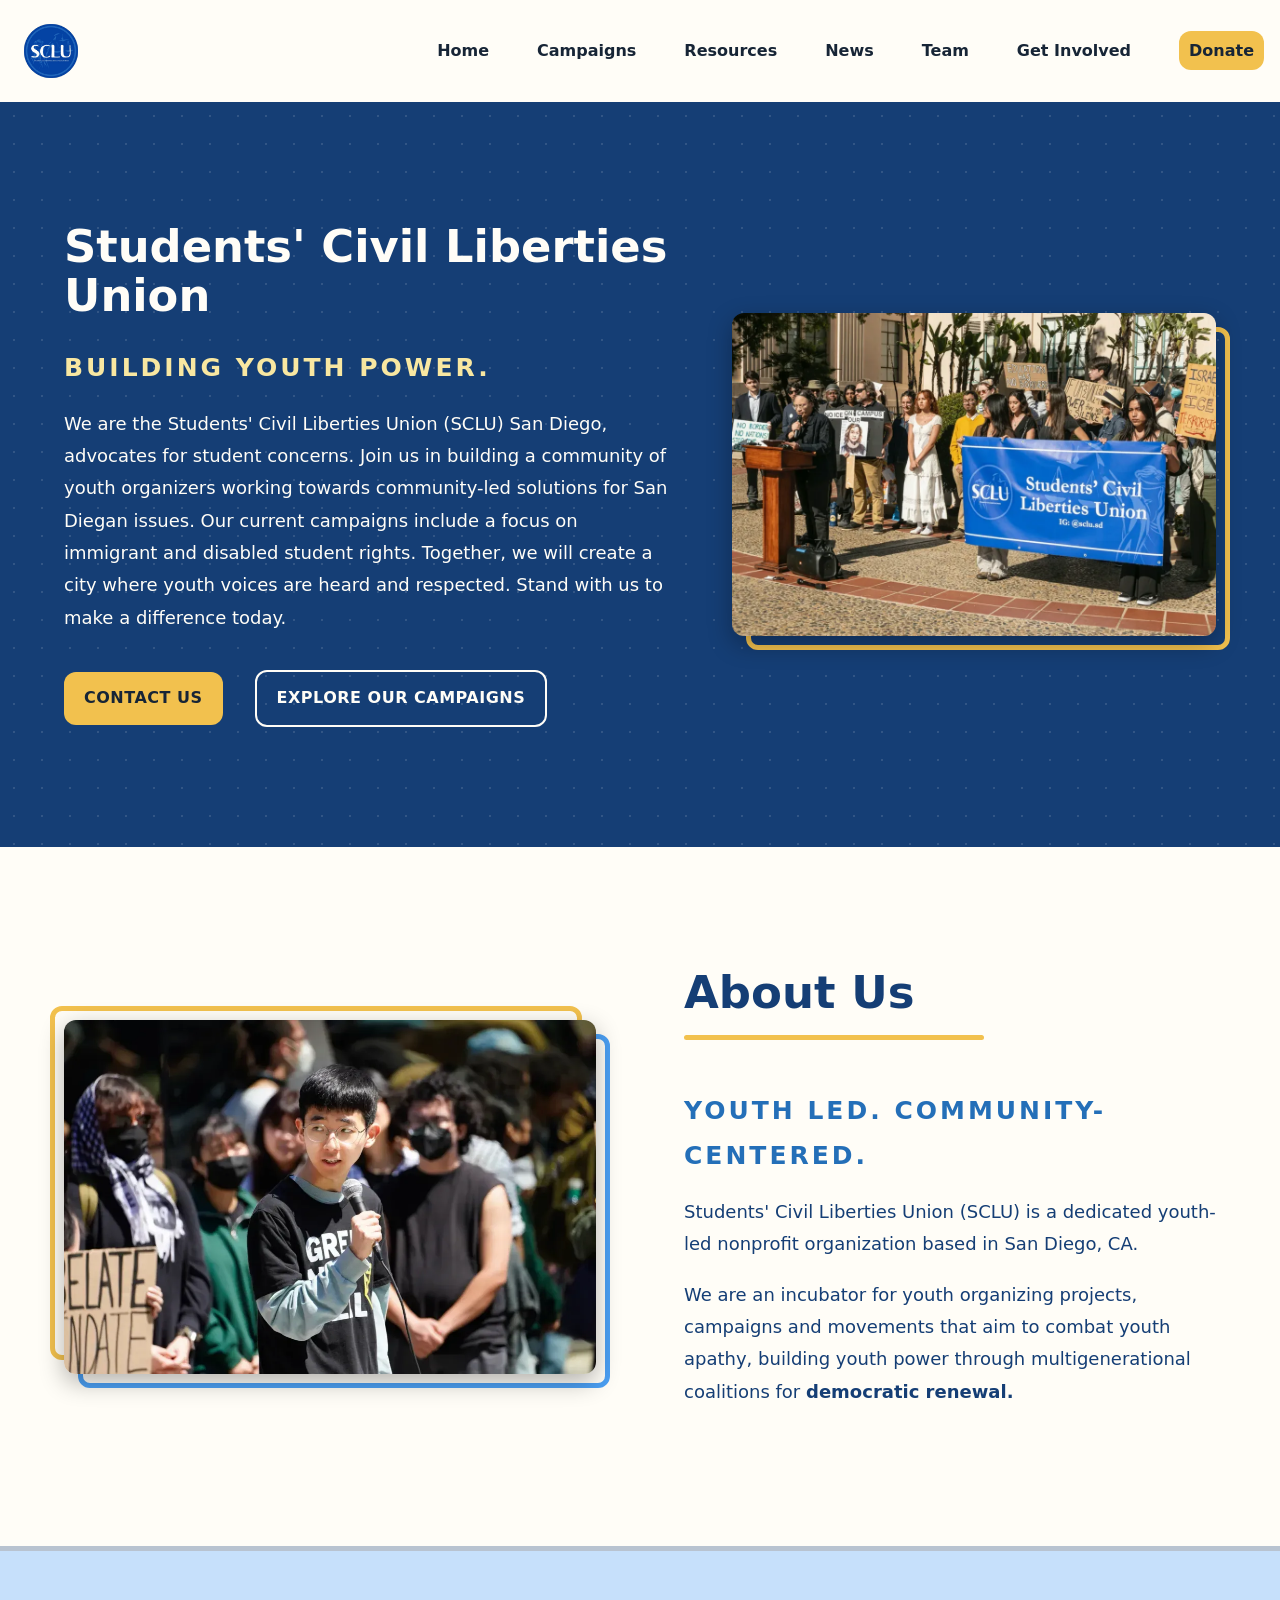
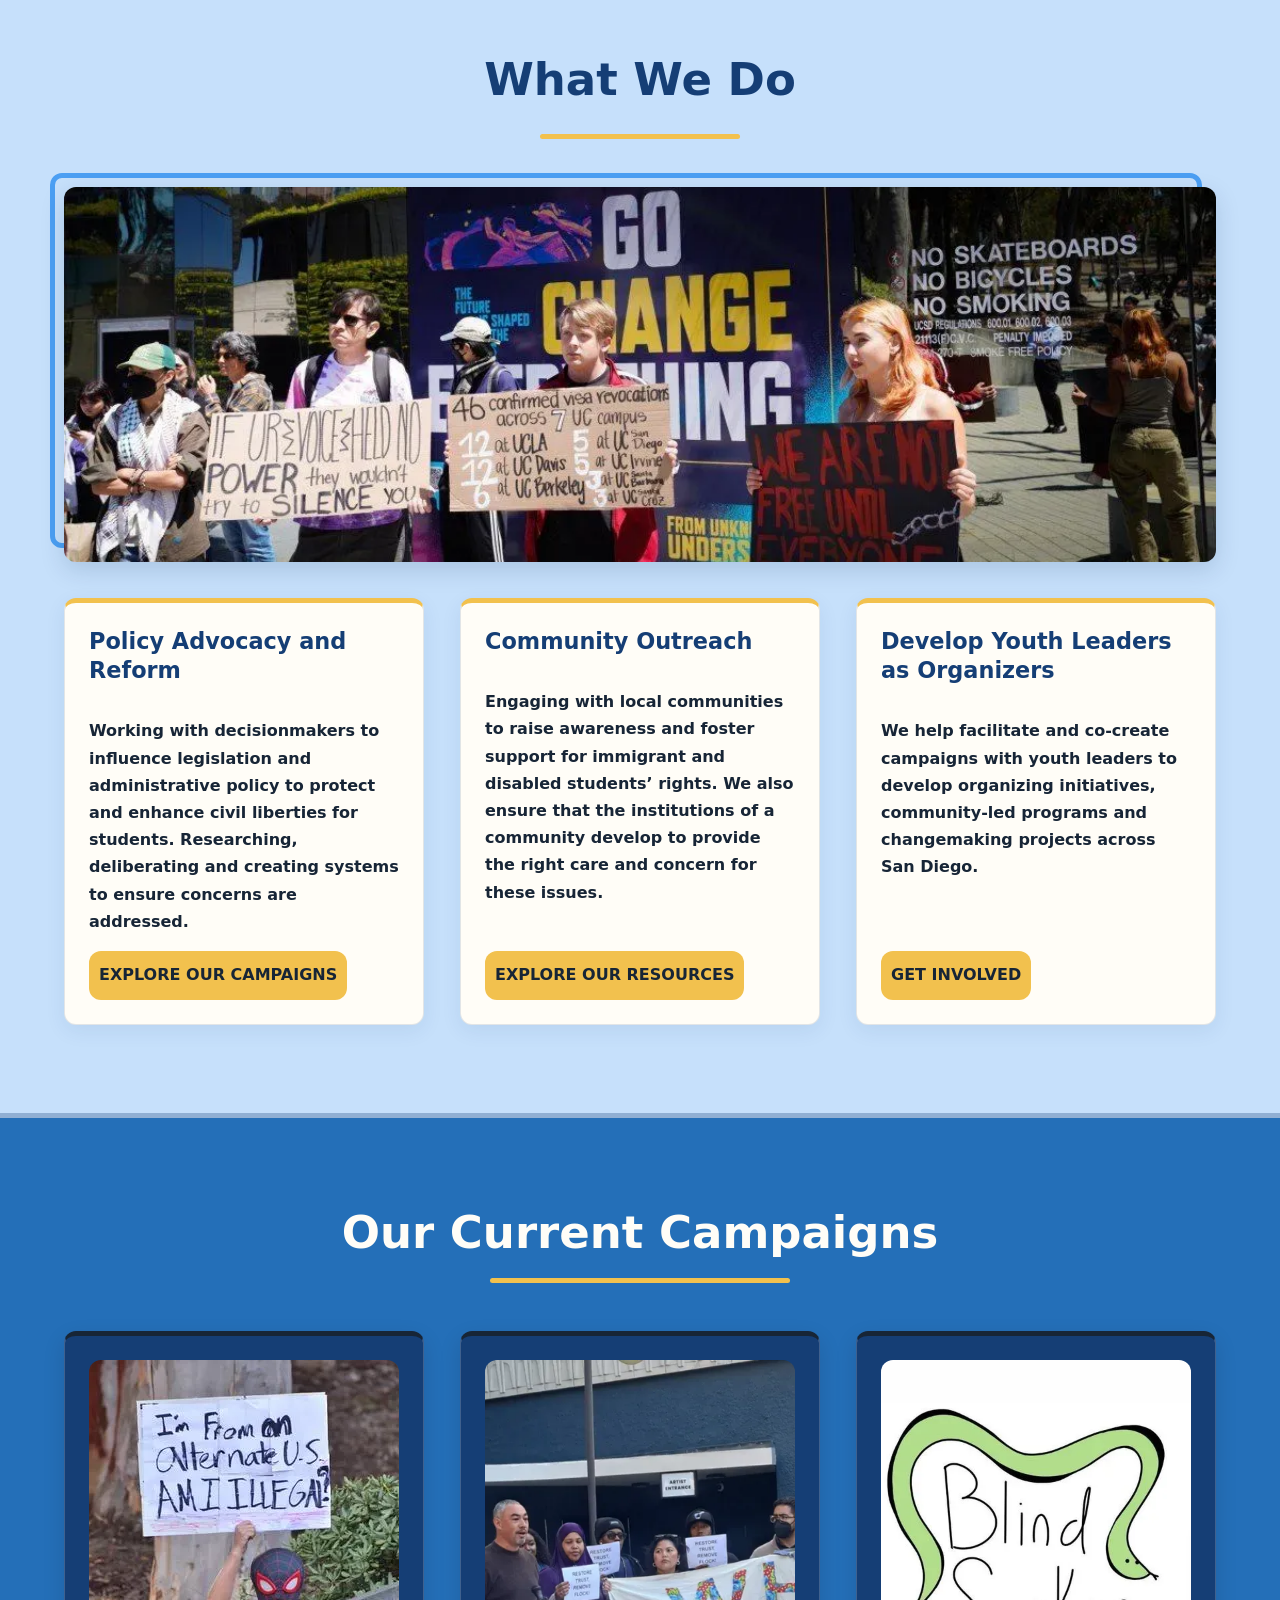
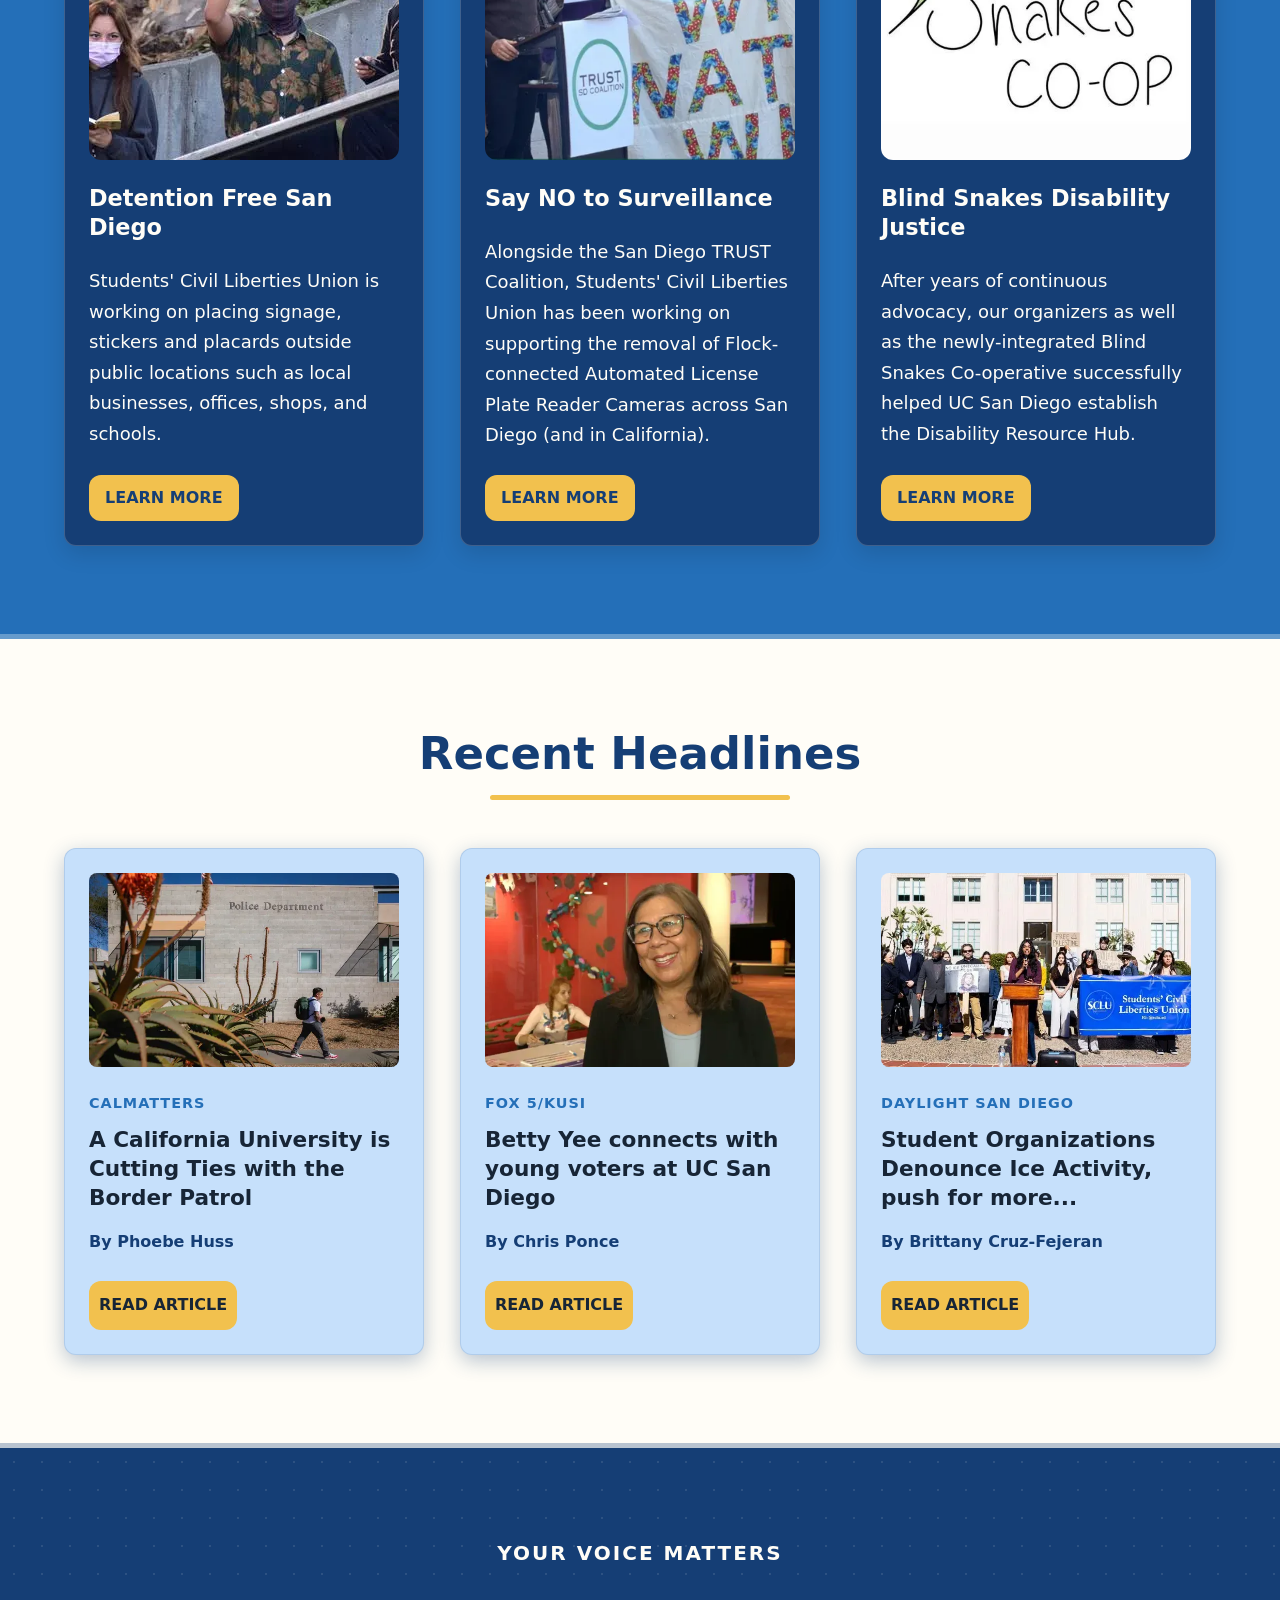
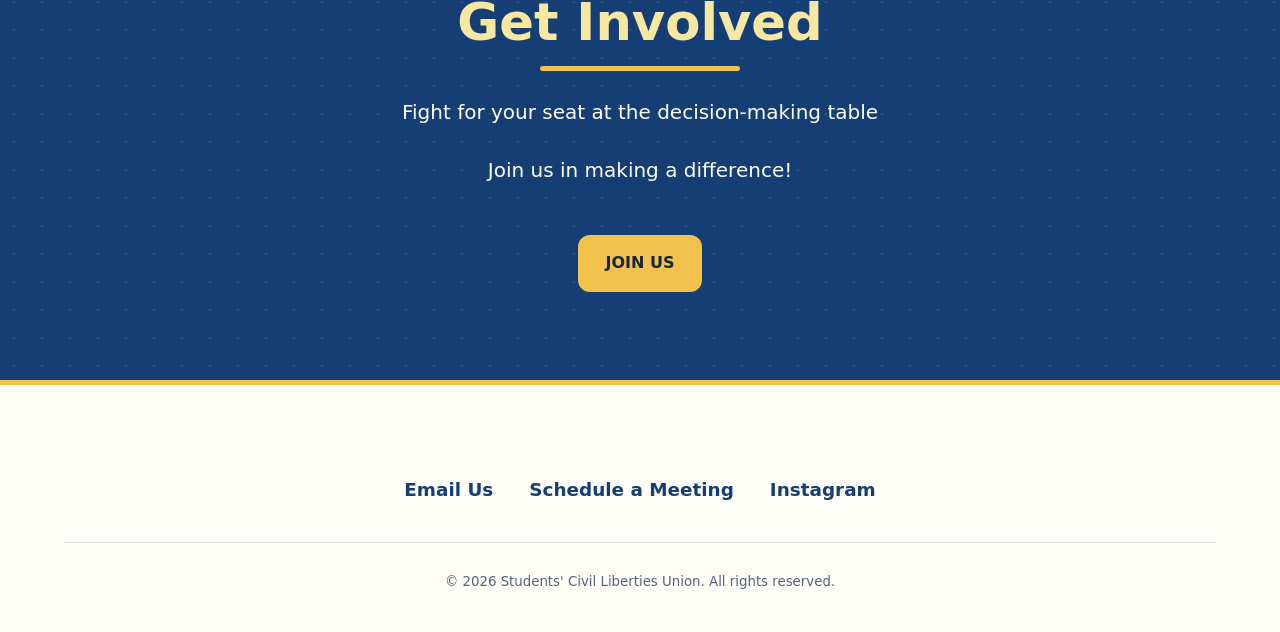
==== commit 559b99fb: "Update CSS and compelte visual layout for the homepage" ====
--- a/index.html
+++ b/index.html
@@ -8,7 +8,7 @@
 
     <meta name="description" content="An introduction to Students' Civil Liberties Union, for students' rights in San Diego.">
 
-    <meta name="theme-color" content="#173B35">
+    <meta name="theme-color" content="#153E75">
 
     <link rel="stylesheet" href="styles.css">
     <script src="script.js" defer></script>
@@ -17,7 +17,7 @@
     <header class="site-header">
         <nav class="main-nav" aria-label="Primary Navigation">
             <a class="site-logo" href="index.html">
-                SCLU
+                <img src="images/logo.png" alt="SCLU Home">
             </a>
 
             <button
@@ -51,9 +51,10 @@
                 </h2>
 
                 <p class="hero-description">
-                    Join the Students' Civil Liberties Union, San Diego as we advocate for student concerns.
-                    We aim to develop a community of youth organizers to develop community-led solutions to San Diegan issues. Our current campaigns include a focus on immigrant and disabled student rights. 
-                    Together, we create a city where youth voices are heard and respected. 
+                    We are the Students' Civil Liberties Union (SCLU) San Diego, advocates for student concerns.
+                    Join us in building a community of youth organizers working towards community-led solutions for San Diegan issues. 
+                    Our current campaigns include a focus on immigrant and disabled student rights. 
+                    Together, we will create a city where youth voices are heard and respected. 
                     Stand with us to make a difference today.
                 </p>
 
@@ -61,6 +62,9 @@
                     <a class="button" href="contact.html">
                         Contact Us
                     </a> <br>
+                    <a class="button button-secondary" href="campaigns.html">
+                        Explore Our Campaigns
+                    </a>
                 </div>
             </div>
 
@@ -75,7 +79,7 @@
                     alt="Students participating in a community event holding a blue SCLU banner
                     while someone is giving a speech."
                     sizes="(max-width: 768px) 100vw, 50vw" 
-                    fetchpriorty="high">
+                    fetchpriority="high">
             </div>
 
         </section>
@@ -95,8 +99,11 @@
 
             <div class="about-content">
                 <h2 id="about-heading">
-                    Empowering Students: Youth Advocacy in San Diego
+                    About Us
                 </h2>
+                <h3 id="section-blurb">
+                    Youth Led. Community-centered.
+                </h3>
 
                 <p>
                     Students' Civil Liberties Union (SCLU) is a dedicated youth-led nonprofit organization based in San Diego, CA. 
@@ -204,7 +211,7 @@
                         Learn More
                     </a>
                 </article>
-                <article class="campaign-card">
+                <article class="campaign-card camapign-card--logo">
                     <img
                         class="campaign-image"
                         src="images/snake-1040.webp"
@@ -219,7 +226,7 @@
                     >
                     <h3>Blind Snakes Disability Justice</h3>
                     <p>After years of continuous advocacy, our organizers as well as the newly-integrated Blind Snakes Co-operative successfully helped UC San Diego establish the Disability Resource Hub.</p>
-                    <a class="button" href="campaigns.html#surveillance">
+                    <a class="button" href="campaigns.html#disability-justice">
                         Learn More
                     </a>
                 </article>
@@ -238,10 +245,10 @@
                         class="news-image"
                         src="images/border-1040.webp"
                         srcset="
-                            images/border-200.webp 200vw,
-                            images/border-600.webp 600vw,
-                            images/border-1040.webp 1040vw,
-                            images/border-2048.webp 2048vw
+                            images/border-200.webp 200w,
+                            images/border-600.webp 600w,
+                            images/border-1040.webp 1040w,
+                            images/border-2048.webp 2048w
                         "
                         sizes="(max-width: 768px) 90vw, (max-width: 1333px) 45vw, 570px"
                         alt="A man carrying a backpack walking past the Police Department."
@@ -265,10 +272,10 @@
                         class="news-image"
                         src="images/betty-1040.webp"
                         srcset="
-                            images/betty-200.webp 200vw,
-                            images/betty-600.webp 600vw,
-                            images/betty-1040.webp 1040vw,
-                            images/betty-2048.webp 2048vw
+                            images/betty-200.webp 200w,
+                            images/betty-600.webp 600w,
+                            images/betty-1040.webp 1040w,
+                            images/betty-2048.webp 2048w
                         "
                         sizes="(max-width: 768px) 90vw, (max-width: 1333px) 45vw, 570px"
                         alt="Betty Yee smiling wearing a black blazer in a red room decorated with a girl in the background
@@ -293,10 +300,10 @@
                         class="news-image"
                         src="images/denounce-ice-1040.webp"
                         srcset="
-                            images/denounce-ice-200.webp 200vw,
-                            images/denounce-ice-600.webp 600vw,
-                            images/denounce-ice-1040.webp 1040vw,
-                            images/denounce-ice-2048.webp 2048vw
+                            images/denounce-ice-200.webp 200w,
+                            images/denounce-ice-600.webp 600w,
+                            images/denounce-ice-1040.webp 1040w,
+                            images/denounce-ice-2048.webp 2048w
                         "
                         sizes="(max-width: 900px) 90vw, 28vw"
                         alt="Students organizing outside the County Administration Building holding up the SCLU banner
@@ -317,9 +324,11 @@
                         Read Article
                     </a>
                 </article>
+            </div>
         </section>
 
         <section class="get-involved" aria-labelledby="get-involved-heading">
+            <p class="get-involved-label">YOUR VOICE MATTERS</p>
 
             <h2 id="get-involved-heading">Get Involved</h2>
 
--- a/styles.css
+++ b/styles.css
@@ -1,42 +1,58 @@
-/* Custom Properties*/
+/* ========================================
+   1. CUSTOM PROPERTIES
+======================================== */
+
 :root { 
     /* Colors */
-    --background-color: #07234f;
-    --gray-blue: #334867;
-
-    --white: #f2f2ff;
-    --black: black;
-
-    --gold: rgb(255, 174, 0);
-    --bright-gold: rgb(255, 193, 58);
+    --navy: #153E75;
+    --background-color: var(--navy);
+    --about-blue: #246FB8;
+    --bright-blue: #4b9ff3;
+    --light-blue: #c6e0fb;
+    --butter-yellow: #F8E7A1;
+    --gold: #F2C14E;
+    --white: #FFFDF7;
+    --black: #172536;
+
+    /* Layout */
+    --max-width: 1200px;
+    --border-radius: 12px;
 
     /* Typography  */
-    --font-body: sans-serif;
+    --font-body: system-ui, sans-serif;
+    --font-heading: system-ui, sans-serif;
     --font-initial-size: 16px;
 
     /* Typography Fonts */
-    --font-size-xxl: 50px;
-    --font-size-xl: 40px;
+    --font-size-xxxl: 64px;
+    --font-size-xxl: 55px;
+    --font-size-xl: 45px;
     --font-size-large: 35px;
     --font-size-medium: 25px;
     --font-size-small: 18px;
 
+    /* Spacing */
+    --spacing-small: 16px;
+    --spacing-medium: 24px;
+    --spacing-large: 36px;
+    --spacing-x-large: 48px;
+    --spacing-xx-large: 64px;
+    --spacing-xxx-large: 88px;
+    --spacing-xxxx-large: 120px;
+
+    --letter-spacing-s: 3px;
+
     /* Layout */
-    --max-width: 2000px;
     --padding: 10px;
-    --border-radius: 10px;
-
-    /* Spacing */
-    --spacing-small: 20px;
-    --spacing-medium: 30px;
-    --spacing-large: 40px;
-    --spacing-x-large: 50px;
-    --spacing-xx-large: 60px;
-    --spacing-xxx-large: 80px;
-    --spacing-xxxx-large: 120px;
-
-    --letter-spacing-s: 3px;
-
+
+}
+
+/* ========================================
+   2. GLOBAL STYLES
+======================================== */
+
+* {
+    box-sizing: border-box;
 }
 
 body {
@@ -45,18 +61,59 @@
     font-family: var(--font-body);
     font-size: var(--font-initial-size);
     color: var(--white);
-    line-height: 1.6;
+    line-height: 1.8;
     
     /* Layout and Box Model*/
     margin: 0;
     padding: 0;
 }
 
-* {
-    box-sizing: border-box;
-}
-
-/* NAVIGATION */
+/* ========================================
+   3. TYPOGRAPHY
+======================================== */
+
+/* HEADINGS */
+h1, h2, h3 {
+    font-family: var(--font-heading);
+}
+h1 {
+    font-size: var(--font-size-xxxl);
+}
+
+h2 {
+    font-size: var(--font-size-large);
+}
+
+h3 {
+    font-size: var(--font-size-medium);
+}
+
+/* ========================================
+   4. GENERAL ELEMENTS
+======================================== */
+
+/* Link Styling */
+a {
+    transition: color 0.2s ease, background-color 0.2s ease;
+    text-decoration: none;
+}
+
+p {
+    font-size: var(--font-size-small);
+    line-height: 1.8;
+}
+
+/* Images */
+
+img {
+    max-width: 100%;
+    height: auto;
+    display: block;
+}
+
+/* ========================================
+   5. NAVIGATION
+======================================== */
 
 .site-header {
     width: 100%;
@@ -70,15 +127,17 @@
     flex-wrap: wrap;
 
     width: 100%;
-    padding: var(--spacing-medium);
-}
-
-/* Going to replace with logo*/
+    padding: var(--spacing-small);
+}
+
 .site-logo {
-    font-size: 2rem;
-    font-weight: bold;
-    color: var(--black);
-    text-decoration: none;
+    width: 70px;
+}
+
+.site-logo img {
+    display: block;
+    width: 100px;
+    height: auto;
 }
 
 .nav-links {
@@ -105,19 +164,12 @@
 
 
 /* Navigation Buttons*/
-nav a:hover {
+.main-nav a:hover {
     color: var(--background-color);
     text-decoration: underline var(--black) 2px;
     text-underline-offset: 3px;
 }
 
-.site-logo {
-    text-decoration: none;
-}
-
-.site-logo:hover {
-    text-decoration: none;
-}
 /* Donation Buttons */
 .donate-btn {
     background-color: var(--gold);
@@ -126,7 +178,7 @@
 }
 
 .donate-btn:hover {
-    background-color: var(--bright-gold);
+    background-color: var(--butter-yellow);
     outline: solid var(--gold) 2px;
     text-decoration: none;
 }
@@ -155,39 +207,108 @@
     border-radius: 2px;
 }
 
-/* HEADINGS */
-
-h1 {
-    font-size: var(--font-size-xxl);
-}
-
-h2 {
-    font-size: var(--font-size-large);
-}
-
-h3 {
-    font-size: var(--font-size-medium);
-}
-
-/* Link Styling */
-a {
-    transition: color 0.2 ease, background-color 0.2s ease;
+/* ========================================
+   6. SHARED COMPONENTS
+======================================== */
+
+/* SECTION HEADINGS */
+
+.section-heading {
+    text-align: center;
+    margin-bottom: var(--spacing-x-large);
+}
+
+/* CARD CONTAINER */
+
+.card-box {
+    display: grid;
+    grid-template-columns: repeat(3, 1fr);
+    gap: var(--spacing-large);
+    margin: 0;
+    width: 100%;
+}
+
+/* SHARED CARD STYLING */
+
+.card h3, .campaign-card h3, .news-card h3 {
+    font-size: 1.5rem;
+    margin: var(--spacing-small) 0;
+}
+
+.card p, .campaign-card p, .news-card p {
+    margin-top: 8px;
+}
+
+.card,
+.campaign-card,
+.news-card {
+    display: flex;
+    flex-direction: column;
+
+    padding: var(--spacing-medium);
+    border-radius: var(--border-radius);
+}
+
+/* BUTTON STYLING */
+.button {
+    display: inline-block;
+
+    color: var(--black);
+    background-color: var(--gold);
+
+    font-weight: 550;
+    text-transform: uppercase;
+
+    padding: var(--padding);
+    border-radius: var(--border-radius);
+
     text-decoration: none;
 }
 
-p {
-    font-size: var(--font-size-small);
-}
-
-/* Images */
-
-img {
-    max-width: 100%;
-    height: auto;
-    display: block;
-}
-
-/* HERO SECTION */
+.button:hover {
+    background-color: var(--butter-yellow);
+    outline: solid var(--gold) 2px;
+}
+
+.button:focus {
+    outline: solid var(--about-blue) 2px;
+}
+
+.button-secondary {
+    background-color: transparent;
+    color: var(--white);
+    border: 2px solid var(--white);
+}
+
+.button-secondary:hover {
+    background-color: var(--white);
+    color: var(--background-color);
+}
+
+/* =======================================================
+   7. INDEX HTML
+========================================================== */
+/* SUBTLE SECTION SEPARATORS */
+.about-section {
+    border-bottom: 5px solid rgba(21, 62, 117, 0.3);
+}
+
+.work-section {
+    border-bottom: 5px solid rgba(21, 62, 117, 0.3);
+}
+
+.campaign-section {
+    border-bottom: 5px solid rgba(255, 253, 247, 0.3);
+}
+
+.news-section {
+    border-bottom: 5px solid rgba(21, 62, 117, 0.3);
+}
+
+
+/* ========================================
+   7.1 HERO
+======================================== */
 .hero {
     display: flex;
     align-items: center;
@@ -196,6 +317,11 @@
     padding: var(--spacing-xxxx-large) 5%;
 
     background-color: var(--background-color);
+    background-image: radial-gradient(
+        rgba(246, 245, 242, 0.13) 1.5px,
+        transparent 1.5px
+    );
+    background-size: 28px 28px;
 }
 
 .hero-content {
@@ -206,19 +332,41 @@
 .hero-image {
     flex: 4;
     min-width: 0;
-    transform: translateY(var(--spacing-small));
+    position: relative;
+    z-index: 0;
+}
+
+.hero-image::before {
+    content: "";
+    position: absolute;
+    inset: 14px -14px -14px 14px;
+
+    border: 5px solid var(--gold);
+    border-radius: var(--border-radius);
+    z-index: -1;
 }
 
 .hero-image img {
+    display: block;
     width: 100%;
     height: 100%;
     object-fit: cover;
     border-radius: var(--border-radius);
+    box-shadow: 0 8px 24px rgba(0, 0, 0, .3);
+}
+
+.hero h1 {
+    font-size: clamp(2.5rem, 3.5vw, 3.1rem);
+    line-height: 1.1;
+    max-width: 1000px;
+    margin: 0 0 var(--spacing-medium);
+    font-weight: 800;
 }
 
 #hero-blurb {
-    font-size: var(--font-size-small);
-
+    color: var(--butter-yellow);
+
+    font-size: var(--font-size-medium);
     text-transform: uppercase;
     letter-spacing: var(--letter-spacing-s);
     margin-bottom: var(--spacing-small);
@@ -228,76 +376,136 @@
     font-size: var(--font-size-small);
     line-height: 1.8;
     margin-bottom: var(--spacing-small);
-    max-width: 800px;
+    max-width: 900px;
 }
 
 .hero-actions {
     margin: var(--spacing-large) var(--spacing-small) 0 0;
-}
-
-.hero-actions a {
-    color: var(--black);
-    font-weight: 550;
-    text-transform: uppercase;
-    background-color: var(--gold);
-    padding: var(--padding);
-    border-radius: var(--border-radius);
-}
+    display: flex;
+    flex-wrap: wrap;
+    align-items: center;
+    gap: var(--spacing-small);
+}
+
+.hero-actions .button {
+    padding: 12px 20px;
+    font-size: 1rem;
+    font-weight: bolder;
+    letter-spacing: 0.5px;
+    transition: background-color 0.2s ease,
+                transform 0.2s ease;
+}
+
+.hero-actions .button:hover {
+    transform: translateY(-2px);
+}
+
+.hero-actions .button-secondary {
+    background-color: transparent;
+    font-weight: bolder;
+    color: var(--white);
+    border: 2px solid var(--white);
+}
+
+.hero-actions .button-secondary:hover {
+    background-color: var(--white);
+    color: var(--navy);
+}
+
+/* ========================================
+   7.2 ABOUT
+======================================== */
 
 /* ABOUT SECTION */
 .about-section {
     display: flex;
     align-items: center;
     flex-direction: row;
-    gap: var(--spacing-xxxx-large);
+    gap: var(--spacing-xxx-large);
     
     padding: var(--spacing-xxxx-large) 5%;
-    background-color: var(--gray-blue);
+    background-color: var(--white);
 
 }
 .about-content {
-    flex: 1; 
+    flex: 4; 
     min-width: 0;
 }
 
+.about-content h2 {
+    color: var(--navy);
+    font-size: var(--font-size-xl);
+    line-height: 1.15;
+    margin: 0 0 var(--spacing-x-large);
+}
+
+.about-content h2::after {
+    content: "";
+    display: block;
+    width: 300px;
+    height: 5px;
+    margin-top: 16px;
+    background-color: var(--gold);
+    border-radius: 10px;
+}
+
+#section-blurb {
+    color: var(--about-blue);
+
+    font-size: var(--font-size-medium);
+    text-transform: uppercase;
+    letter-spacing: var(--letter-spacing-s);
+    margin-bottom: var(--spacing-small);
+}
+
+.about-content p {
+    color: var(--navy);
+    line-height: 1.8;
+    font-size: var(--font-size-small);
+}
+
+.about-image img {
+    display: block;
+    width: 100%;
+    object-fit: cover;
+    border-radius: var(--border-radius);
+    box-shadow: 0 8px 24px rgba(0,0,0,0.3);
+
+}
+
 .about-image {
-    flex: 1;
+    flex: 4;
     min-width: 0;
-    transform: translateY(var(--spacing-small));
-}
-
-.about-image img {
-    width: 100%;
-    height: 100%;
-    object-fit: cover;
-    border-radius: var(--border-radius);
-}
-
-/* WORK SECTION IMAGE */
-.work-image {
-    max-width: 1700px;
-    margin: 0 auto var(--spacing-large);
-}
-
-.work-image img {
-    width: 100%;
-    height: 375px;
-    object-fit: cover;
-    object-position: center 70%;
-    border-radius: var(--border-radius);
-}
-
-/* CAMPAIGN SECTION AND NEWSIMAGES FOR CARDS */
-.campaign-image, .news-image {
-    width: 100%;
-    height: 300px;
-    
-    object-fit: cover;
-    object-position: center;
-    border-radius: var(--border-radius);
-}
-
-/* WORK AND CAMPAIGN SECTIONS */
+    position: relative;
+    z-index: 0;
+}
+
+.about-image::before {
+    content: "";
+    position: absolute;
+    inset: -14px 14px 14px -14px;
+
+    border: 5px solid var(--gold);
+    border-radius: var(--border-radius);
+    z-index: -1;
+}
+
+.about-image::after {
+    content: "";
+    position: absolute;
+    inset: 14px -14px -14px 14px;
+
+    border: 5px solid var(--bright-blue);
+    border-radius: var(--border-radius);
+    z-index: -1;
+}
+
+/* ========================================
+   7.3 WHAT WE DO
+======================================== */
+
+
+/* WORK AND CAMPAIGN SECTIONS AND NEWS */
 
 .work-section,
 .campaign-section,
@@ -306,63 +514,206 @@
     padding: var(--spacing-xxx-large) 5%;
 }
 
-.work-section, .news-section {
-    background-color: var(--background-color);
-}
-
+/* CARD BUTTONS */
+
+.card .button,
+.campaign-card .button,
+.news-card .button {
+    margin-top: auto;
+    align-self: flex-start;
+}
+
+/* WORK SECTION */
+.work-image {
+    max-width: 1700px;
+    margin: 0 auto var(--spacing-large);
+
+    flex: 4;
+    min-width: 0;
+    position: relative;
+    z-index: 0;
+}
+
+.work-image img {
+    display: block;
+    width: 100%;
+    height: 375px;
+    object-fit: cover;
+    object-position: center 70%;
+    border-radius: var(--border-radius);
+    box-shadow: 0 8px 24px rgba(13, 42, 79, 0.15);
+}
+
+.work-image::before {
+    content: "";
+    position: absolute;
+    inset: -14px 14px 14px -14px;
+
+    border: 5px solid var(--bright-blue);
+    border-radius: var(--border-radius);
+    z-index: -1;
+}
+
+.work-section {
+    background-color: var(--light-blue);
+    color: var(--navy);
+}
+
+.work-section p {
+    font-weight: 600;
+}
+
+.work-section .section-heading h2 {
+    color: var(--navy);
+    font-size: var(--font-size-xl);
+    margin: 0;
+}
+
+.work-section .section-heading h2::after {
+    content: "";
+    display: block;
+    width: 200px;
+    height: 5px;
+    margin: 14px auto 0;
+    background-color: var(--gold);
+    border-radius: 10px;
+}
+
+.work-section .card {
+    background-color: var(--white);
+    color: var(--navy);
+    border: 1px solid rgba(21, 62, 117, 0.12);
+    border-top: 5px solid var(--gold);
+    box-shadow: 0 6px 20px rgba(21, 62, 117, 0.08);
+    transition: transform 0.2s ease, box-shadow 0.2s ease;
+}
+
+.work-section .card h3 {
+    color: var(--navy);
+    font-size: 1.4rem;
+    line-height: 1.3;
+    margin: 0 0 var(--spacing-medium);
+}
+
+.work-section .card p {
+    color: var(--black);
+    font-size: 1rem;
+    line-height: 1.7;
+}
+
+.work-section .card:hover {
+    transform: translateY(-5px);
+    box-shadow: 0 12px 28px rgba(21, 62, 117, 0.14);
+}
+
+/* ========================================
+   7.5 CAMPAIGN
+======================================== */
+
+/* CAMPAIGN SECTION */
 .campaign-section {
-    background-color: var(--gray-blue);
-}
-
-
-/* SECTION HEADINGS */
-
-.section-heading {
+    background-color: var(--about-blue);
+}
+
+.campaign-section .section-heading {
     text-align: center;
     margin-bottom: var(--spacing-x-large);
 }
 
-/* CARD CONTAINER */
-
-.card-box {
-    display: grid;
-    grid-template-columns: repeat(3, 1fr);
-    gap: var(--spacing-large);
+.campaign-section .section-heading h2 {
+    color: var(--white);
+    font-size: var(--font-size-xl);
+    line-height: 1.2;
     margin: 0;
+}
+
+.campaign-section .section-heading h2::after {
+    content: "";
+    display: block;
+    width: 300px;
+    height: 5px;
+    margin: 18px auto 0;
+    background-color: var(--gold);
+    border-radius: 10px;
+}
+
+.campaign-section .campaign-image {
+    display: block;
     width: 100%;
-}
-
-/* SHARED CARD STYLING */
-
-.card h3, .campaign-card h3, .news-card h3 {
-    font-size: 1.5rem;
-    margin: var(--spacing-small) 0;
-}
-
-.card p, .campaign-card p, .news-card p {
-    margin-top: 8px;
-}
-
-.card,
-.campaign-card,
-.news-card {
+    height: 400px;
+    object-fit: cover;
+    object-position: center;
+    border-radius: var(--border-radius);
+}
+
+/* Campaign card layout */
+.campaign-section .campaign-card {
     display: flex;
     flex-direction: column;
-
     padding: var(--spacing-medium);
-    border-radius: var(--border-radius);
-}
+
+    background-color: var(--navy);
+    color: var(--white);
+
+    border: 1px solid rgba(255, 255, 255, 0.18);
+    border-top: 5px solid var(--black);
+    border-radius: var(--border-radius);
+
+    box-shadow: 0 8px 22px rgba(0, 0, 0, 0.12);
+
+    transition: transform 0.2s ease, box-shadow 0.2s ease;
+}
+
+.campaign-section .campaign-card:hover {
+    transform: translateY(-5px);
+    box-shadow: 0 14px 28px rgba(0, 0, 0, 0.2);
+}
+
+.campaign-section .campaign-card h3 {
+    color: var(--white);
+    font-size: 1.4rem;
+    line-height: 1.3;
+    margin: var(--spacing-medium) 0;
+}
+
+.campaign-section .campaign-card p {
+    color: var(--white);
+    line-height: 1.7;
+    margin: 0 0 var(--spacing-medium);
+}
+
+.campaign-section .campaign-card .button {
+    display: inline-flex;
+    align-items: center;
+    align-self: flex-start;
+    margin-top: auto;
+    justify-content: center;
+    min-height: 46px;
+    padding: 0 16px;
+    background-color: var(--gold);
+    color: var(--navy);
+    border-radius: 12px;
+    font-weight: 700;
+    text-decoration: none;
+}
+
+/* Blind Snakes logo */
+.campaign-section .campaign-card--logo .campaign-image {
+    object-fit: contain;
+    background-color: var(--white);
+    padding: 12px;
+}
+
+
+/* ========================================
+   7.6 NEWS
+======================================== */
 
 /* INDIVIDUAL CARD COLORS */
 
-.card, .news-card {
-    background-color: var(--gray-blue);
-}
-
-.campaign-card {
-    background-color: var(--background-color);
-}
-
+.news-card {
+    background-color: var(--about-blue);
+}
 .news-card .article-source {
     font-size: 1.25rem;
     color: var(--gold);
@@ -379,43 +730,9 @@
     font-size: 1.1rem;
 }
 
-
-/* CARD BUTTONS */
-
-.card .button,
-.campaign-card .button,
-.news-card .button,
-.get-involved .button {
-    margin-top: auto;
-    align-self: flex-start;
-}
-
-/* BUTTON STYLING */
-.button {
-    display: inline-block;
-
-    color: var(--black);
-    background-color: var(--gold);
-
-    font-weight: 550;
-    text-transform: uppercase;
-
-    padding: var(--padding);
-    border-radius: var(--border-radius);
-
-    text-decoration: none;
-}
-
-.button:hover {
-    background-color: var(--bright-gold);
-    outline: solid var(--gold) 2px;
-}
-
-.button:focus {
-    outline: solid var(--gray-blue) 2px;
-}
-
-/* GET INVOLVED SECTION */
+/* ========================================
+    7.7 GET INVOLVED
+======================================== */
 .get-involved {
     display: flex;
     flex-direction: column;
@@ -423,34 +740,76 @@
     text-align: center;
 
     padding: var(--spacing-xxx-large) 5%;
-    background-color: var(--gray-blue);
+    background-color: var(--navy);
+
+    background-image: radial-gradient(
+        rgba(255, 253, 247, 0.10) 1.5px,
+        transparent 1.5px
+    );
+    background-size: 28px 28px;
 }
 
 .get-involved h2 {
-    font-size: 3rem;
+    color: var(--butter-yellow);
+    font-size: clamp(2.5rem, 4vw, 3.5rem);
+    line-height: 1.1;
     margin: 0 0 var(--spacing-medium);
 }
 
+.get-involved h2::after {
+    content: "";
+    display: block;
+    width: 200px;
+    height: 5px;
+    margin: 16px auto 0;
+    background-color: var(--gold);
+    border-radius: 10px;
+}
+
 .get-involved p {
+    font-size: 1.25rem;
     max-width: 700px;
-    margin: 0 0 var(--spacing-small);
-    line-height: 1.8
+    margin: 0 0 var(--spacing-medium);
+    color: var(--white);
+    line-height: 1.7;
+}
+
+.get-involved-label {
+    color: var(--gold);
+    font-size: 1.25rem;
+    font-weight: 800;
+    letter-spacing: 2px;
+    text-transform: uppercase;
+    margin-bottom: var(--spacing-small);
 }
 
 .get-involved .button {
-    margin-top: var(--spacing-small);
-}
+    margin-top: var(--spacing-medium);
+    padding: 14px 28px;
+    font-weight: 800;
+    transition: transform 0.2s ease, background-color 0.2s ease;
+}
+
+.get-involved .button:hover {
+    transform: translateY(-3px);
+}
+
+/* ========================================
+   8. FOOTER
+======================================== */
 
 /* FOOTER */
 .site-footer {
-    padding: var(--spacing-large) 5%;
+    padding: var(--spacing-xxx-large) 5% var(--spacing-large);
     background-color: var(--white);
-    color: var(--background-color);
+    color: var(--navy);
+    border-top: 5px solid var(--gold);
 }
 
 .site-footer nav ul {
     display: flex;
     justify-content: center;
+    align-items: center;
     flex-wrap: wrap;
     gap: var(--spacing-large);
 
@@ -459,28 +818,364 @@
     padding: 0;
 }
 
-.site-footer a {
-    color: var(--background-color);
+.site-footer nav a {
+    color: var(--navy);
+    font-size: 1.15rem;
+    font-weight: 700;
     text-decoration: none;
-}
-
-.site-footer a:hover {
-    color: var(--black);
+    transition: color 0.2s ease;
+}
+
+.site-footer nav a:hover {
+    color: var(--about-blue);
     text-decoration: underline;
-    text-underline-offset: 4px;
+    text-underline-offset: 5px;
 }
 
 .site-footer p {
     text-align: center;
+    font-size: 1rem;
+    color: #536579;
     margin: var(--spacing-large) 0 0;
-}
-
-/* ACCESSIBILITY */
+    padding-top: var(--spacing-medium);
+    border-top: 1px solid rgba(21, 62, 117, 0.15);
+}
+
+/* ========================================
+    9. ACCESSIBILITY
+======================================== */
 a:focus-visible, button:focus-visible {
-    outline: solid var(--gray-blue);
-}
-
-/* Screen sizes adjusted for 900 */
+    outline: solid var(--about-blue);
+}
+
+/* ========================================
+   10. CAMPAIGN.HTML
+======================================== */
+.page-intro {
+    padding: var(--spacing-xxx-large) 5%;
+}
+
+.page-intro-content {
+    max-width: var(--max-width);
+    margin: 0 auto;
+}
+
+.page-intro h1 {
+    margin: 0 0 var(--spacing-medium);
+    max-width: 650px;
+}
+
+.page-intro p {
+    max-width: 650px;
+    margin: 0;
+    line-height: 1.8;
+}
+
+.campaign-detail {
+    display: flex;
+    align-items: center;
+    gap: var(--spacing-xx-large);
+
+    padding: var(--spacing-xxxx-large) 5%;
+}
+
+.campaign-detail.reverse {
+    flex-direction: row-reverse;
+}
+
+.campaign-media,
+.campaign-content {
+    flex: 1;
+    min-width: 0;
+}
+
+.campaign-detail .campaign-image {
+    display: block;
+    width: 100%;
+    height: auto;
+    max-height: 450px;
+    object-fit: contain;
+    border-radius: var(--border-radius);
+}
+
+.campaign-content h2 {
+    margin-top: 0;
+    margin-bottom: var(--spacing-medium);
+}
+
+.campaign-content p {
+    line-height: 1.8;
+}
+
+/* ========================================
+    11. RESOURCE HTML
+======================================== */
+.resource-section {
+    padding: var(--spacing-xxx-large) 5%;
+}
+
+.resource-content {
+    max-width: var(--max-width);
+    margin: 0 auto;
+}
+
+.resource-content h2 {
+    margin-top: 0;
+    margin-bottom: var(--spacing-medium);
+}
+
+.resource-content p {
+    line-height: 1.8;
+}
+
+.resource-iframe {
+    display: block;
+    width: 100%;
+    height: 600px;
+    border: none;
+    border-radius: var(--border-radius);
+    margin: var(--spacing-large) 0;
+}
+
+/* ========================================
+   12. TEAM HTML
+======================================== */
+.team-grid {
+    display: grid;
+    grid-template-columns: repeat(2, minmax(0, 1fr));
+    gap: var(--spacing-large);
+    max-width: var(--max-width);
+    margin: 0 auto var(--spacing-xxx-large);
+    padding-bottom: var(--spacing-large);
+}
+
+.team-image {
+    width: 90%;
+    aspect-ratio: 1 / 1;
+    object-fit: cover;
+    object-position: center;
+    margin: 0 auto;
+    border-radius: var(--border-radius);
+}
+
+.daniel-image {
+    object-position: center 30%;
+    margin: 0 auto;
+}
+
+.jasmine-image {
+    object-position: center 20%;
+}
+
+.dannie-image {
+    object-position: center 20%;
+}
+
+.team-role {
+    font-weight: bolder;
+}
+
+/* ========================================
+   13. CONTACT HTML
+======================================== */
+.involvement {
+    max-width: var(--max-width);
+    margin: 0 auto;
+    padding: var(--spacing-xxx-large) 5%;
+}
+
+.involvement h2 {
+    margin-top: 0;
+    margin-bottom: var(--spacing-medium);
+}
+
+.involvement p {
+    max-width: 900px;
+    line-height: 1.8;
+    margin: 0;
+}
+
+/* Tally iframe */
+.application-form-container {
+    max-width: 1000px;
+    margin: 0 auto var(--spacing-xxx-large);
+    padding: var(--spacing-large);
+    background-color: var(--white);
+    border-radius: var(--border-radius);
+    overflow: hidden;
+}
+
+.application-iframe {
+    display: block;
+    width: 100%;
+    min-height: 600px;
+    border: none;
+}
+
+/* Collaboration Section */
+.collaboration {
+    padding: var(--spacing-xxx-large) 5%;
+    text-align: center;
+    background-color: var(--about-blue);
+}
+
+.collaboration h2 {
+    margin-top: 0;
+    margin-bottom: var(--spacing-medium);
+}
+
+.collaboration p {
+    max-width: 750px;
+    margin: 0 auto var(--spacing-large);
+    line-height: 1.8;
+}
+
+/* Contact Section */
+.contact {
+    max-width: 900px;
+    margin: 0 auto;
+    padding: var(--spacing-xxx-large) 5%;
+}
+
+.contact h2 {
+    margin-top: 0;
+    margin-bottom: var(--spacing-medium);
+}
+
+.contact address {
+    display: flex;
+    flex-direction: column;
+    align-items: flex-start;
+    gap: var(--spacing-small);
+    margin-bottom: var(--spacing-large);
+    font-style: normal;
+}
+
+.contact address a {
+    color: var(--white);
+    text-decoration: underline;
+    text-underline-offset: 2px;
+}
+
+.contact address a:hover {
+    color: var(--gold);
+}
+
+/* Contact Form */
+.contact form {
+    max-width: 700px;
+}
+
+.contact form p {
+    margin: 0 0 var(--spacing-medium);
+}
+
+.contact label {
+    display: block;
+    margin-bottom: 8px;
+}
+.contact input, .contact textarea {
+    display: block;
+    width: 100%;
+    padding: 12px;
+    font: inherit;
+    color: var(--black);
+    background-color: var(--white);
+    border: 1px solid var(--about-blue);
+    border-radius: var(--border-radius);
+}
+
+.contact textarea {
+    resize: vertical;
+}
+
+.contact input:focus, .contact textarea:focus {
+    outline: 2px solid var(--gold);
+    outline-offset: 2px;
+}
+
+
+/* ========================================
+   14. NEWS HTML
+======================================== */
+.news-section {
+    background-color: var(--white);
+    color: var(--navy);
+}
+
+.news-section .section-heading h2 {
+    color: var(--navy);
+    font-size: var(--font-size-xl);
+    line-height: 1.2;
+    margin: 0;
+}
+
+.news-section .section-heading h2::after {
+    content: "";
+    display: block;
+    width: 300px;
+    height: 5px;
+    margin: 14px auto 0;
+    background-color: var(--gold);
+    border-radius: 10px;
+}
+
+.news-section .news-card {
+    background-color: var(--light-blue);
+    color: var(--navy);
+    border: 1px solid rgba(21, 62, 117, 0.12);
+    border-radius: var(--border-radius);
+    box-shadow: 0 6px 20px rgba(21, 62, 117, 0.3);
+    overflow: hidden;
+    transition: transform 0.2s ease, box-shadow 0.2s ease;
+}
+
+.news-section .news-card:hover {
+    transform: translateY(-5px);
+    box-shadow: 0 12px 28px rgba(21, 62, 117, 0.14);
+}
+
+.news-section .news-image {
+    width: 100%;
+    aspect-ratio: 16 / 10;
+    height: auto;
+    object-fit: cover;
+    border-radius: 8px;
+}
+
+.news-section .article-source {
+    color: var(--about-blue);
+    font-size: 0.9rem;
+    font-weight: 800;
+    letter-spacing: 1px;
+    text-transform: uppercase;
+    margin: var(--spacing-medium) 0 8px;
+}
+
+.news-section .news-card h3 {
+    color: var(--black);
+    font-size: 1.35rem;
+    line-height: 1.35;
+    margin: 0 0 var(--spacing-small);
+}
+
+.news-section .article-author {
+    color: var(--navy);
+    font-size: 1rem;
+    font-weight: bold;
+    margin: 0 0 var(--spacing-medium);
+}
+
+.news-section .news-card .button {
+    font-weight: bold;
+    margin-top: auto;
+    align-self: flex-start;
+}
+
+/* ========================================
+   15. ALTERNATE MOBILE LAYOUTS
+======================================== */
+
 @media (max-width: 900px) {
     .hero { 
         flex-direction: column;
@@ -508,93 +1203,6 @@
     .campaign-image, .news-image{
         height: auto;
     }
-}
-
-/* CAMPAIGN HTML */
-.page-intro {
-    padding: var(--spacing-xxx-large) 5%;
-}
-
-.page-intro-content {
-    max-width: 1200px;
-    margin: 0 auto;
-}
-
-.page-intro h1 {
-    margin: 0 0 var(--spacing-medium);
-    max-width: 650px;
-}
-
-.page-intro p {
-    max-width: 650px;
-    margin: 0;
-    line-height: 1.8;
-}
-
-.campaign-detail {
-    display: flex;
-    align-items: center;
-    gap: var(--spacing-xx-large);
-
-    padding: var(--spacing-xxxx-large) 5%;
-}
-
-.campaign-detail.reverse {
-    flex-direction: row-reverse;
-}
-
-/* RESOURCE HTML */
-.resource-section {
-    padding: var(--spacing-xxx-large) 5%;
-}
-
-.resource-content {
-    max-width: 1200px;
-    margin: 0 auto;
-}
-
-.resource-content h2 {
-    margin-top: 0;
-    margin-bottom: var(--spacing-medium);
-}
-
-.resource-content p {
-    line-height: 1.8;
-}
-
-.resource-iframe {
-    display: block;
-    width: 100%;
-    height: 600px;
-    border: none;
-    border-radius: var(--border-radius);
-    margin: var(--spacing-large) 0;
-}
-
-/* IMAGE AND CONTENT */
-
-.campaign-media,
-.campaign-content {
-    flex: 1;
-    min-width: 0;
-}
-
-.campaign-image {
-    display: block;
-    width: 100%;
-    height: auto;
-    max-height: 450px;
-    object-fit: contain;
-    border-radius: var(--border-radius);
-}
-
-.campaign-content h2 {
-    margin-top: 0;
-    margin-bottom: var(--spacing-medium);
-}
-
-.campaign-content p {
-    line-height: 1.8;
 }
 
 @media (max-width: 768px) {
@@ -635,6 +1243,10 @@
         gap: var(--spacing-medium);
     }
 
+    .site-footer nav a {
+        font-size: 1.1rem;
+    }
+
     .campaign-image, .news-image {
         height: auto;
     }
@@ -661,7 +1273,7 @@
     }
 
     /*Sections*/
-    .hero, .about-section, .work-section, .campaign-section, .news-section, .get-involved {
+    .hero, .about-section, .work-section, .news-section, .get-involved {
         padding: var(--spacing-xx-large) 5%;
     }
 
@@ -691,4 +1303,31 @@
     .resource-iframe {
         height: 500px;
     }
+
+    /* TEAM HTML MOBILE */
+    .team-grid { 
+        grid-template-columns: 1fr;
+    }
+
+    /* CONTACT HTML MOBILE*/
+    .page-intro, .involvement, .contact {
+        padding: var(--spacing-xx-large) 5%;
+    }
+
+    .application-form-container {
+        max-width: 1000px;
+        margin: 0 5% var(--spacing-xx-large);
+        padding: var(--spacing-small);
+        background-color: var(--white);
+        border-radius: var(--border-radius);
+    }
+
+    .application-iframe {
+        min-height: 500px;
+        border-radius: var(--border-radius);
+    }
+
+    .collaboration {
+        padding: var(--spacing-xx-large) 5%;
+    }
 }
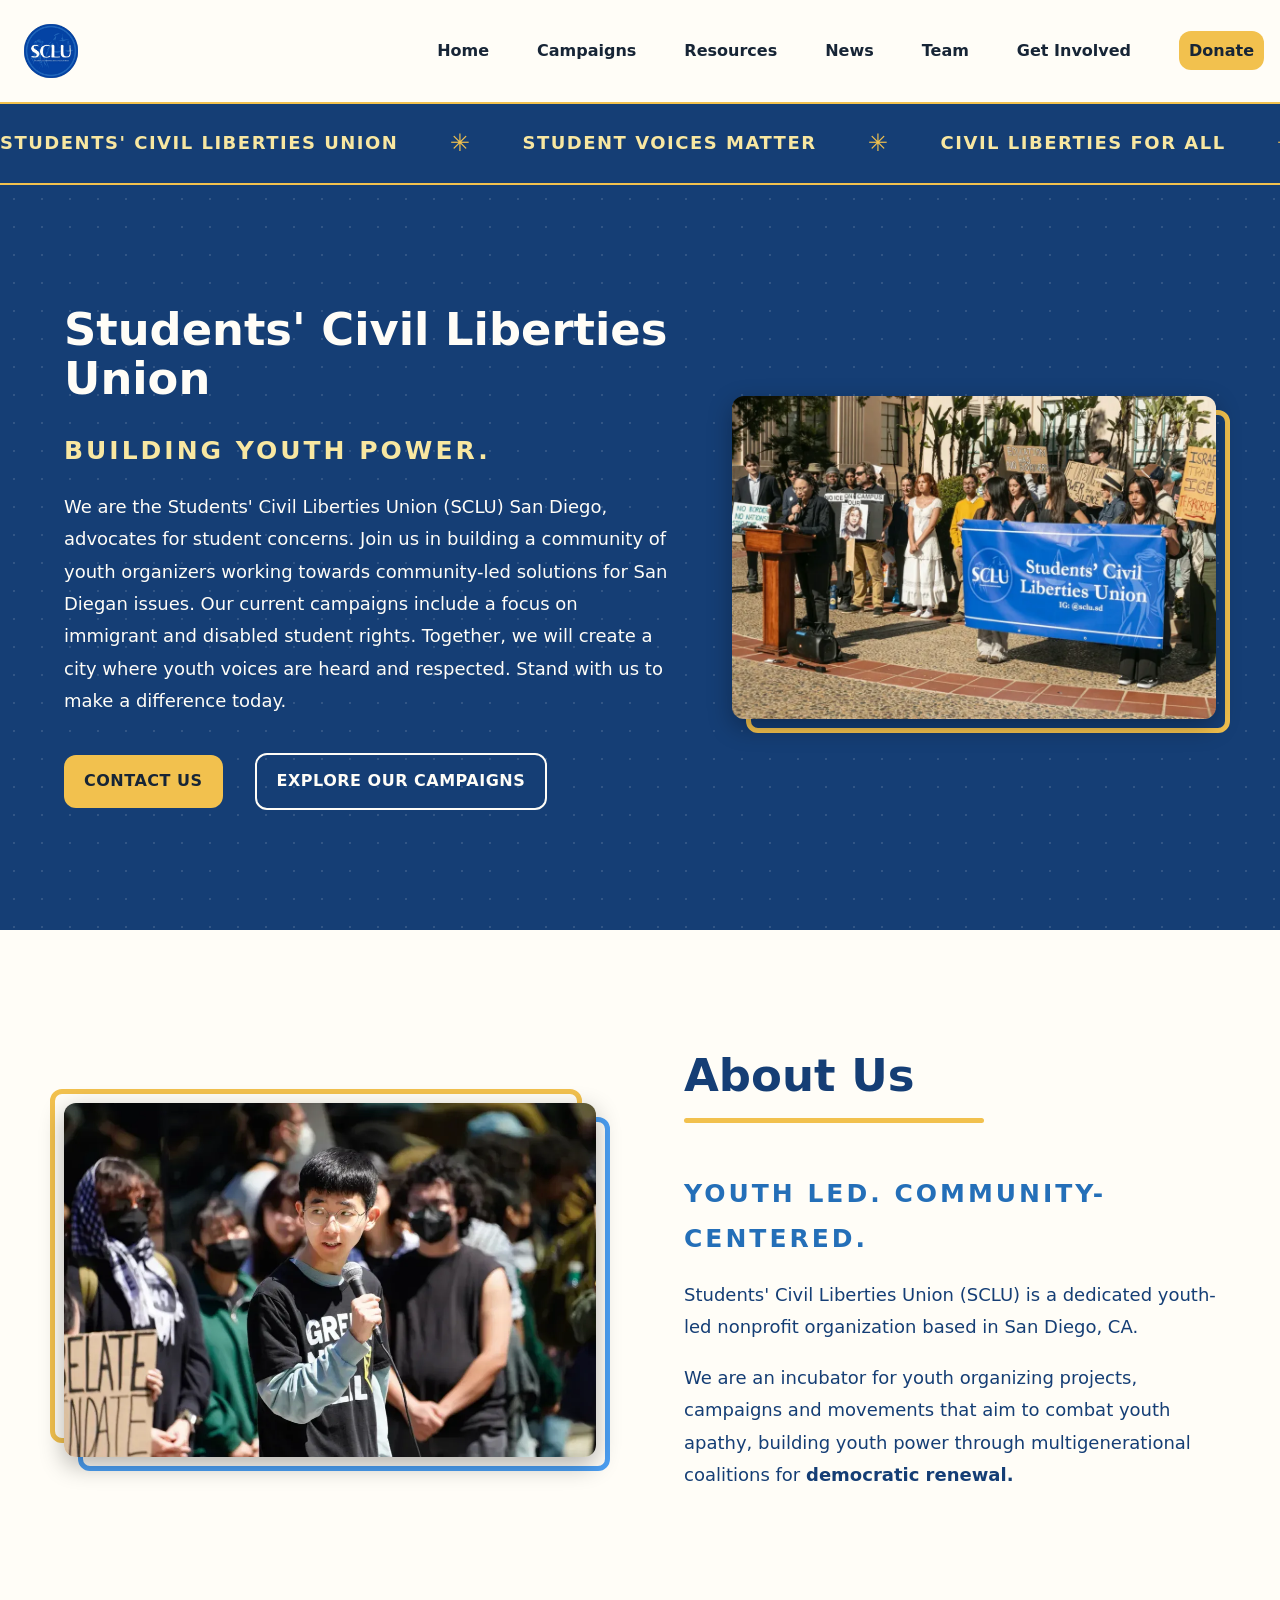
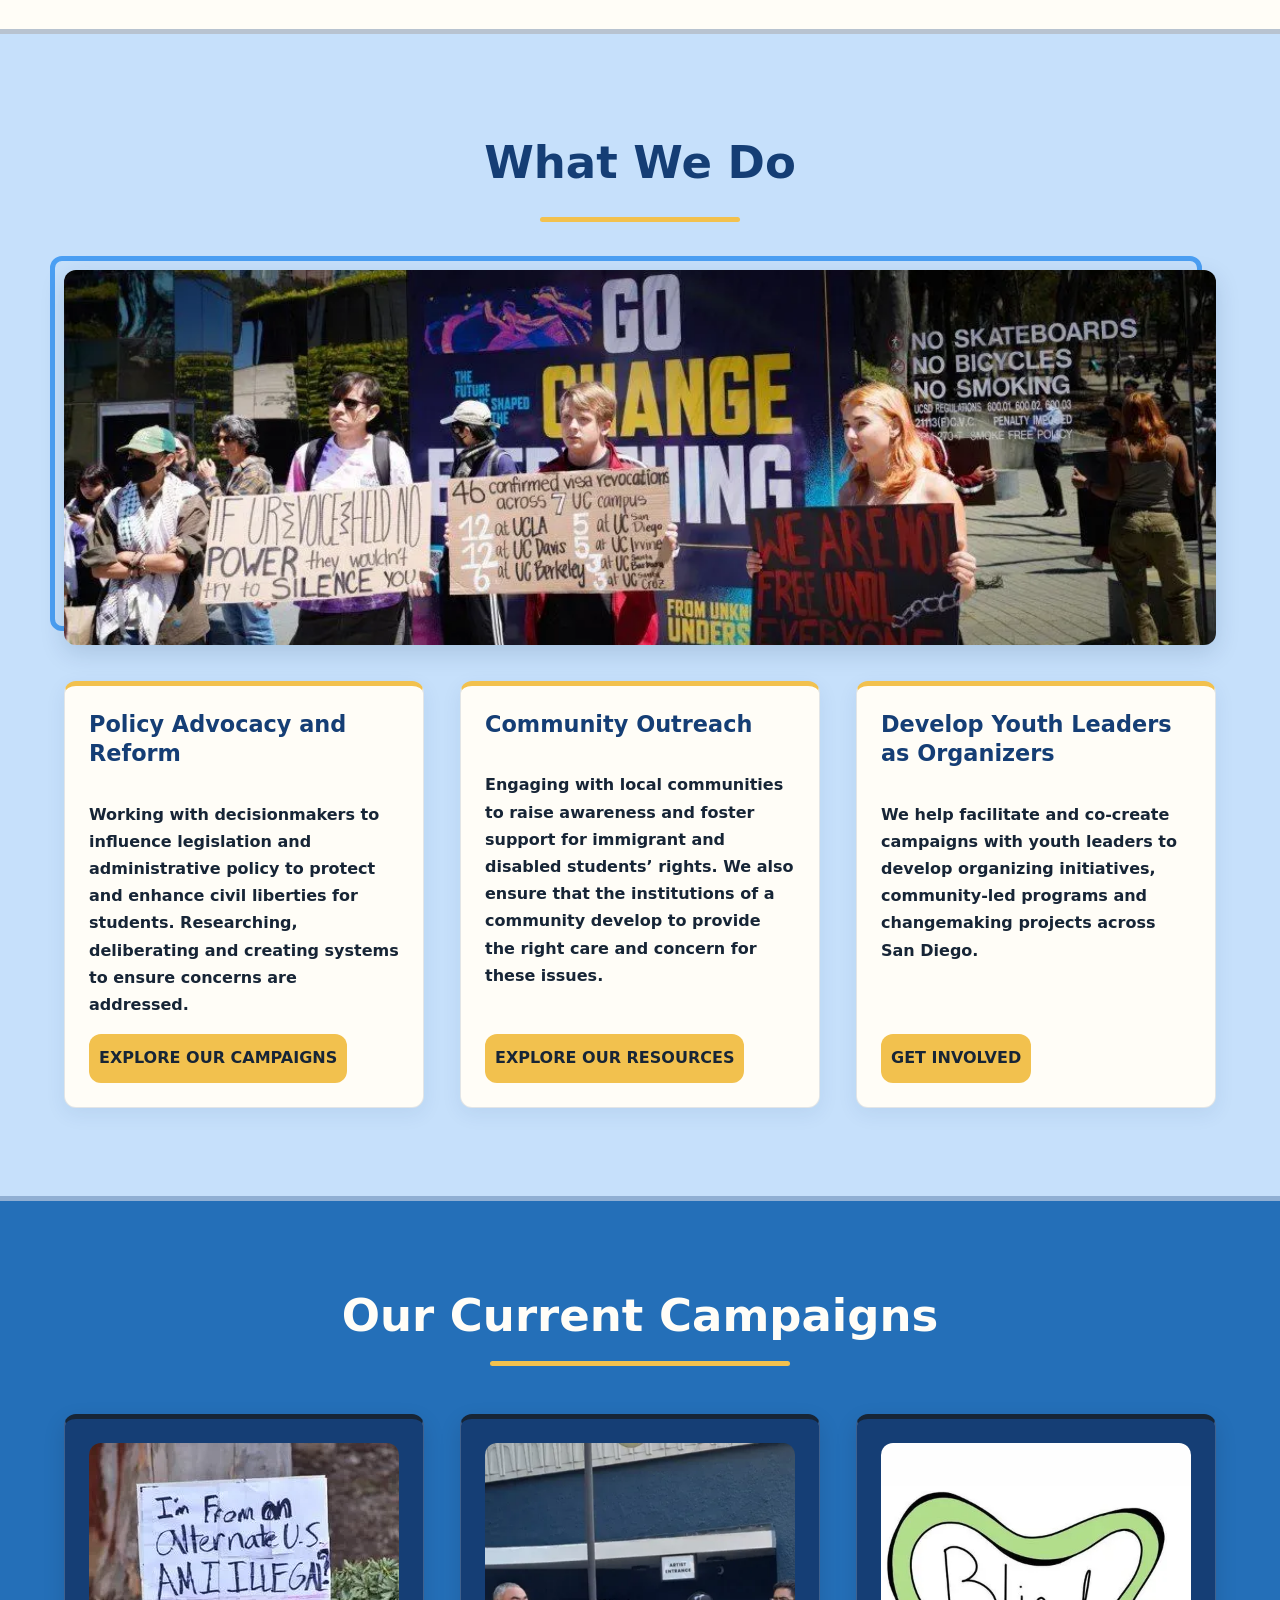
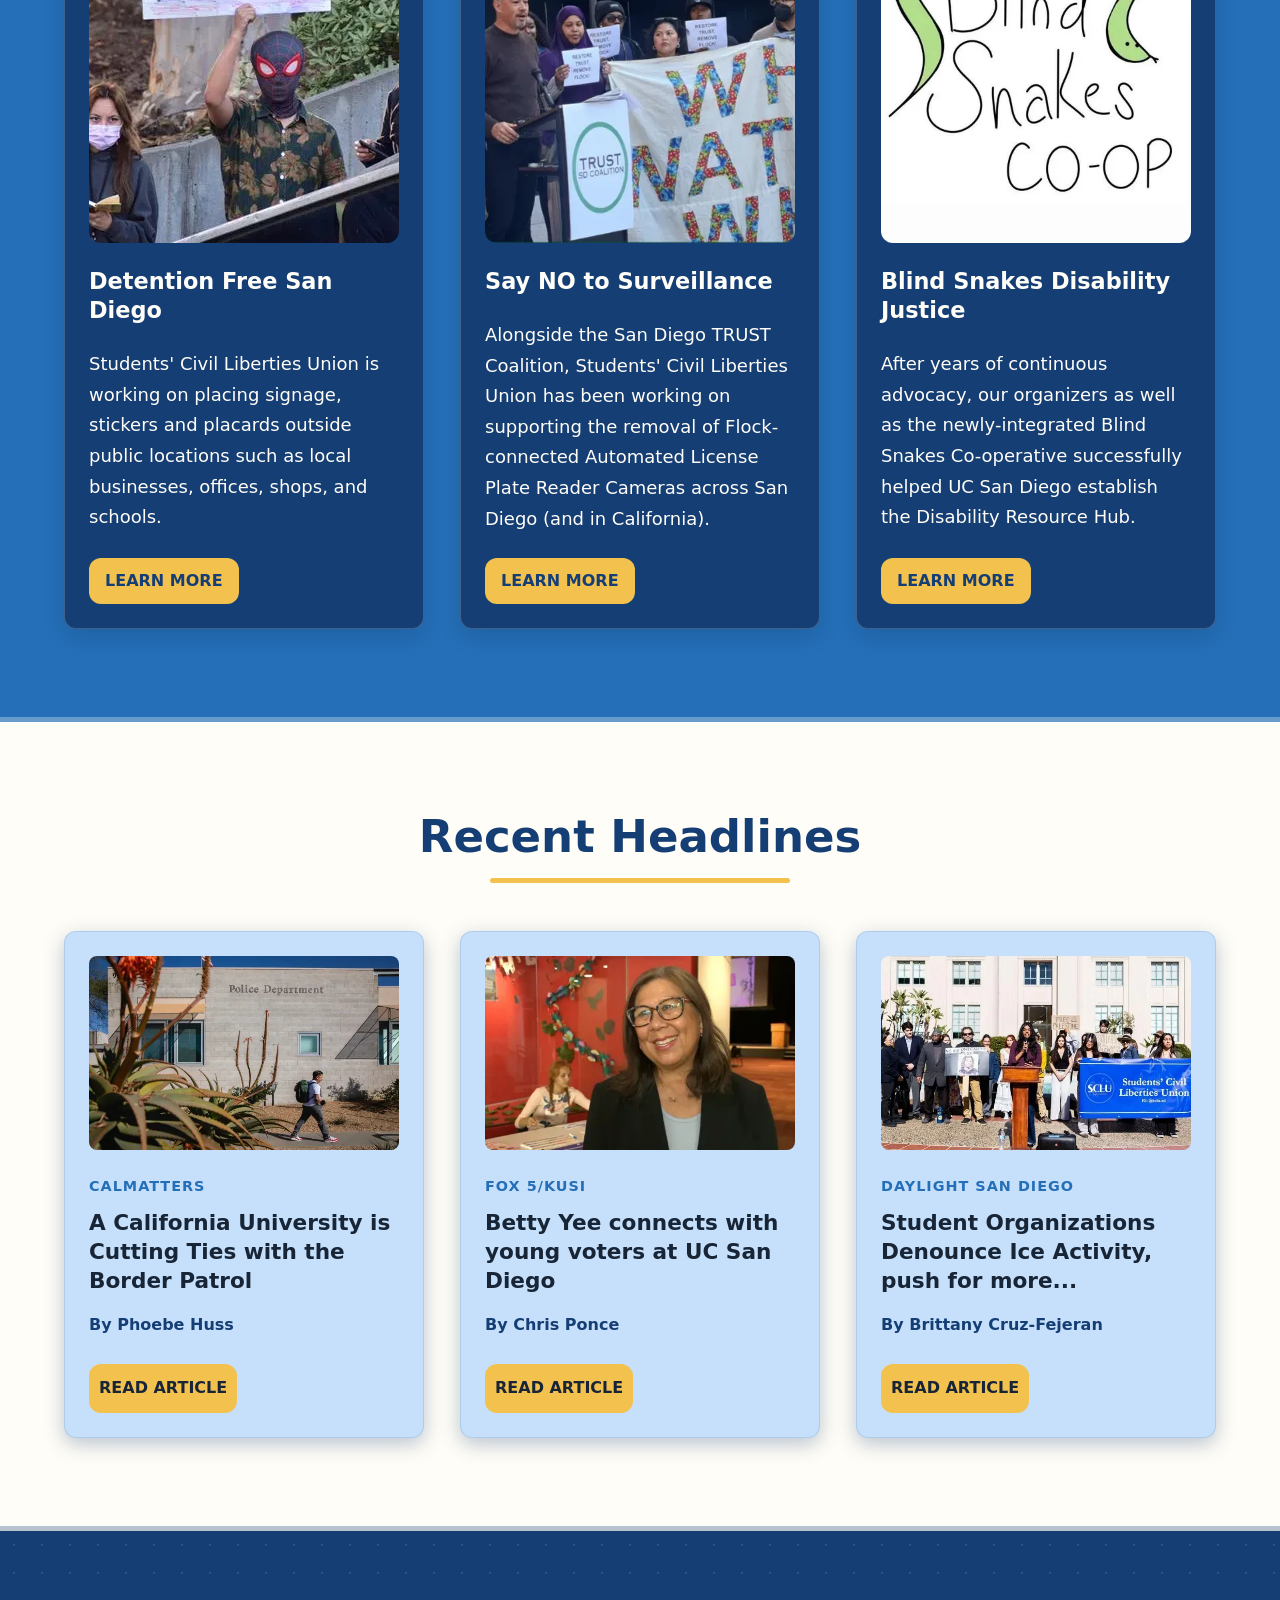
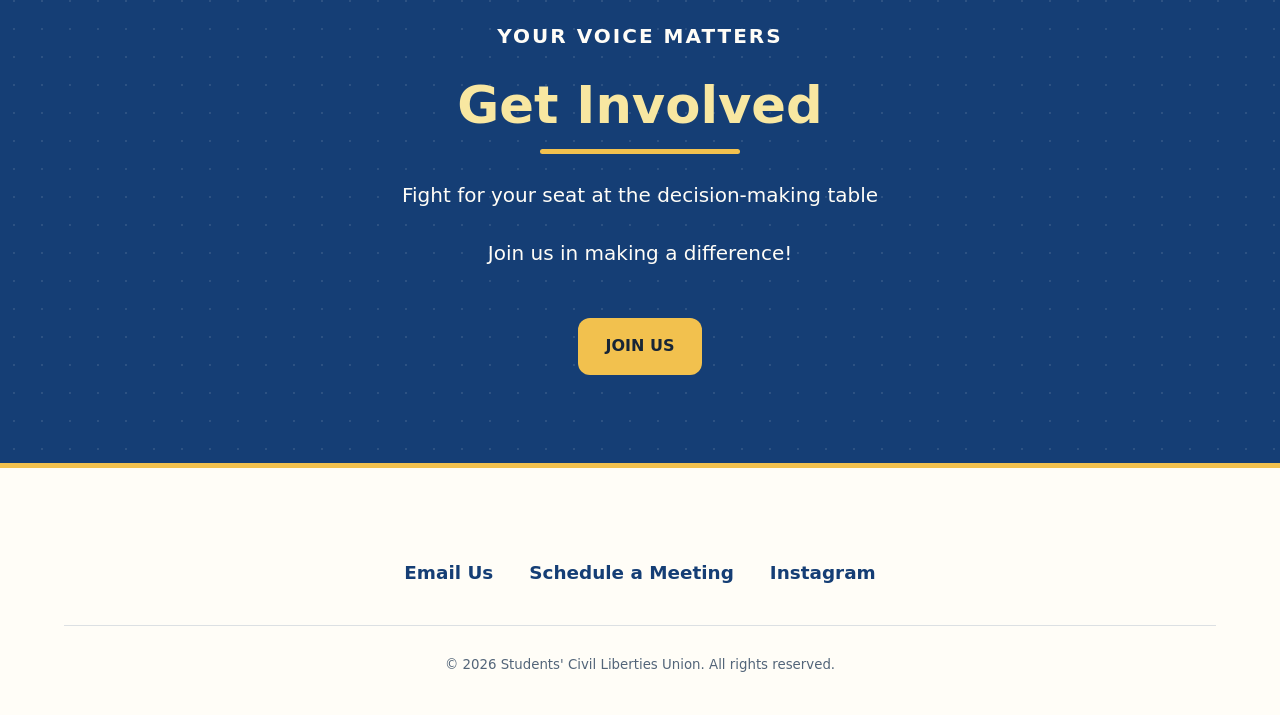
==== commit 9bbabc75: "Add the maruee" ====
--- a/index.html
+++ b/index.html
@@ -38,6 +38,36 @@
             </ul>
         </nav>
     </header>
+
+    <!-- Values Marquee -->
+    <div class="marquee" role="region" aria-label="SCLU values">
+        <div class="marquee-track">
+
+            <div class="marquee-group">
+                <span>STUDENTS' CIVIL LIBERTIES UNION</span>
+                <span class="marquee-star" aria-hidden="true">✳</span>
+                <span>STUDENT VOICES MATTER</span>
+                <span class="marquee-star" aria-hidden="true">✳</span>
+                <span>CIVIL LIBERTIES FOR ALL</span>
+                <span class="marquee-star" aria-hidden="true">✳</span>
+                <span>PROTECT STUDENT PRIVACY</span>
+                <span class="marquee-star" aria-hidden="true">✳</span>
+            </div>
+
+            <!-- Duplicate for seamless scrolling -->
+            <div class="marquee-group" aria-hidden="true">
+                <span>STUDENTS' CIVIL LIBERTIES UNION</span>
+                <span class="marquee-star" aria-hidden="true">✳</span>
+                <span>STUDENT VOICES MATTER</span>
+                <span class="marquee-star" aria-hidden="true">✳</span>
+                <span>CIVIL LIBERTIES FOR ALL</span>
+                <span class="marquee-star" aria-hidden="true">✳</span>
+                <span>PROTECT STUDENT PRIVACY</span>
+                <span class="marquee-star" aria-hidden="true">✳</span>
+            </div>
+
+            </div>
+        </div>
 
     <main id="main-content">
         <section class="hero" aria-labelledby="hero-heading">
--- a/styles.css
+++ b/styles.css
@@ -110,6 +110,72 @@
     height: auto;
     display: block;
 }
+
+
+/* ========================================
+   MARQUEE
+======================================== */
+
+.marquee {
+    width: 100%;
+    overflow: hidden;
+    background-color: var(--navy);
+    color: var(--butter-yellow);
+    border-top: 2px solid var(--gold);
+    border-bottom: 2px solid var(--gold);
+    padding: 18px 0;
+}
+
+.marquee-track {
+    display: flex;
+    width: max-content;
+    animation: marquee-scroll 30s linear infinite;
+}
+
+.marquee-group {
+    display: flex;
+    flex-shrink: 0;
+    align-items: center;
+    gap: clamp(24px, 4vw, 60px);
+    padding-right: clamp(24px, 4vw, 60px);
+    white-space: nowrap;
+    font-size: clamp(14px, 1.5vw, 18px);
+    font-weight: 800;
+    letter-spacing: 1.5px;
+}
+
+.marquee-star {
+    color: var(--gold);
+    font-size: 24px;
+}
+
+@keyframes marquee-scroll {
+    from {
+        transform: translateX(0);
+    }
+
+    to {
+        transform: translateX(-50%);
+    }
+}
+
+/* Accessibility: respect reduced-motion preferences */
+@media (prefers-reduced-motion: reduce) {
+    .marquee-track {
+        animation: none;
+    }
+
+    .marquee-group {
+        flex-wrap: wrap;
+        justify-content: center;
+        white-space: normal;
+    }
+
+    .marquee-group[aria-hidden="true"] {
+        display: none;
+    }
+}
+
 
 /* ========================================
    5. NAVIGATION
